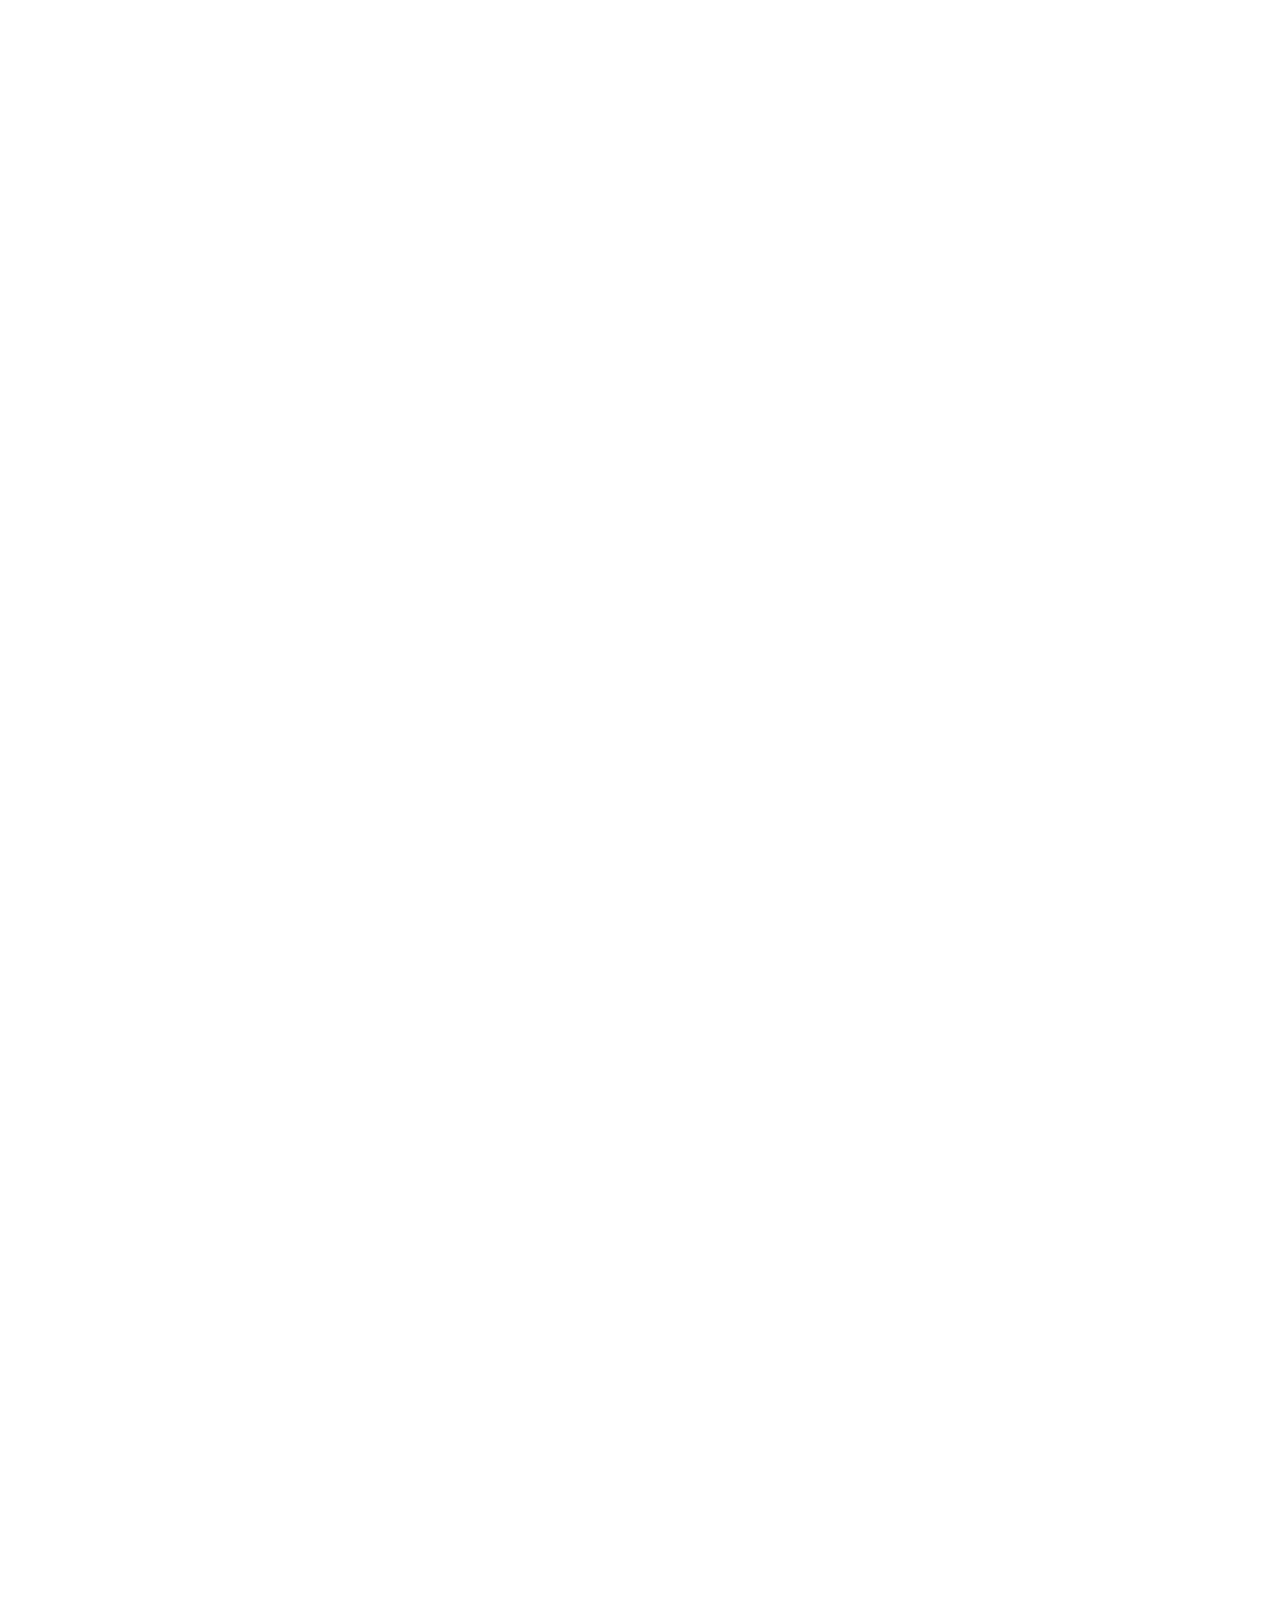
==== index.html @ f168fe39 "Latest updates" ====
<!DOCTYPE html>
<html lang="en">

<head>

    <!-- ========================= -->
    <!-- Basic SEO -->
    <!-- ========================= -->

    <meta charset="UTF-8">
    <meta http-equiv="X-UA-Compatible" content="IE=edge">

    <meta name="viewport"
          content="width=device-width, initial-scale=1.0">

    <title>
        Visual Vertex Technology Company | Innovate • Secure • Empower
    </title>

    <meta name="description"
          content="Visual Vertex Technology Company builds innovative software, cybersecurity solutions, cloud infrastructure, AI systems and digital transformation services for modern businesses.">

    <meta name="keywords"
          content="Visual Vertex Technology Company, Software Development, Cybersecurity, Artificial Intelligence, Cloud Solutions, Website Development">

    <meta name="author"
          content="Visual Vertex Technology Company">

    <!-- ========================= -->
    <!-- Favicon -->
    <!-- ========================= -->

    <link rel="icon"
          href="assets/favicon.png">

    <!-- ========================= -->
    <!-- Google Fonts -->
    <!-- ========================= -->

    <link rel="preconnect"
          href="https://fonts.googleapis.com">

    <link rel="preconnect"
          href="https://fonts.gstatic.com"
          crossorigin>

    <link href="https://fonts.googleapis.com/css2?family=Montserrat:wght@300;400;500;600;700;800;900&display=swap"
          rel="stylesheet">

    <!-- ========================= -->
    <!-- Font Awesome -->
    <!-- ========================= -->

    <link rel="stylesheet"
          href="https://cdnjs.cloudflare.com/ajax/libs/font-awesome/6.7.2/css/all.min.css">

    <!-- ========================= -->
    <!-- CSS -->
    <!-- ========================= -->

    <link rel="stylesheet"
          href="css/style.css">

    <link rel="stylesheet"
          href="css/animations.css">

    <link rel="stylesheet"
          href="css/responsive.css">

</head>

<body>
    <!-- ========================================= -->
<!-- PAGE LOADER -->
<!-- ========================================= -->

<div id="loader">
    <!-- Cursor Glow -->
<div class="cursor-glow"></div>

    <div class="loader-content">

        <img src="visual logo.png"
             alt="Visual Vertex Logo"
             class="loader-logo">

        <h2>Visual Vertex</h2>

        <p>Building Technology That Shapes The Future</p>

        <div class="loader-line">

            <span></span>

        </div>

    </div>

</div>

    <!-- ========================= -->
    <!-- Scroll Progress -->
    <!-- ========================= -->

    <div id="scroll-progress"></div>
    

    <!-- ========================= -->
    <!-- Navigation -->
    <!-- ========================= -->

    <header id="header">

        <div class="container">

            <nav>

                <!-- Logo -->

                <a href="#" class="logo">

                    <img src="visual logo.png"
                         alt="Visual Vertex">

                </a>

                <!-- Navigation -->

                <ul class="nav-links" id="mobile-nav">

                    <li><a href="#hero">Home</a></li>

                    <li><a href="#about">About</a></li>

                    <li><a href="#services">Services</a></li>

                    <li><a href="portfolio.html">Portfolio</a></li>

                    <li><a href="#blog">Insights</a></li>

                    <li><a href="#contact">Contact</a></li>

                </ul>

                <!-- CTA -->

                <a href="#contact"
                   class="btn-primary">

                    Get In Touch

                    <i class="fa-solid fa-arrow-right"></i>

                </a>

                <!-- Mobile -->

                <button class="menu-btn" type="button" aria-label="Toggle navigation" aria-expanded="false" aria-controls="mobile-nav">

                    <span></span>
                    <span></span>
                    <span></span>

                </button>

            </nav>

        </div>

    </header>

    <!-- ========================= -->
    <!-- HERO SECTION -->
    <!-- ========================= -->

    <section id="hero"><canvas id="particles"></canvas>

        <!-- Animated Grid -->
<div class="hero-bg-grid"></div>
<!-- Glow Effect -->
<div class="hero-glow"></div>

        <div class="container hero-grid">

            <!-- LEFT -->

            <div class="hero-content">

                <span class="small-title">

                    WE BUILD TECHNOLOGY THAT

                </span>

                <h1>

                    Innovate.<br>

                    <span>Secure.</span><br>

                    Empower.

                </h1>

                <p>

                    Visual Vertex Technology Company delivers innovative,
                    secure and scalable digital solutions that help
                    businesses grow, operate smarter and stay ahead
                    in a digital-first world.

                </p>

                <div class="hero-buttons">

                    <a href="#services"
                       class="btn-primary">

                        Explore Our Services

                    </a>

                    <a href="#about"
                       class="btn-secondary">

                        About Us

                    </a>

                </div>

            </div>

            <!-- RIGHT -->

            <div class="hero-image">

                <img src="hero.png"
                     alt="Visual Vertex Hero">

            </div>

        </div>

    </section>

    <!-- ========================= -->
    <!-- Statistics -->
    <!-- ========================= -->

    <section id="stats">

        <div class="container">

            <div class="stats-grid">

                <div class="stat-card">

                    <i class="fa-solid fa-users"></i>

                    <h2 data-target="50">5</h2>

                    <p>Projects Delivered</p>

                </div>

                <div class="stat-card">

                    <i class="fa-solid fa-shield-halved"></i>

                    <h2 data-target="99.9">100%</h2>

                    <p>Client Satisfaction</p>

                </div>

                <div class="stat-card">

                    <i class="fa-solid fa-user-group"></i>

                    <h2 data-target="30">3</h2>

                    <p>Expert Team Members</p>

                </div>

                <div class="stat-card">

                    <i class="fa-solid fa-chart-line"></i>

                    <h2 data-target="5">2</h2>

                    <p>Industries Served</p>

                </div>

            </div>

        </div>

    </section>
        <!-- ========================================= -->
    <!-- ABOUT SECTION -->
    <!-- ========================================= -->

    <section id="about">

        <div class="container">

            <div class="about-grid">

                <!-- Left Side -->

                <div class="about-content">

                    <span class="section-tag">
                        WHO WE ARE
                    </span>

                    <h2>
                        Building the Future
                        <span>with Purpose</span>
                    </h2>

                    <p>

                        Visual Vertex Technology Company is a forward-thinking technology company committed to helping businesses innovate, secure their digital assets, and accelerate growth through world-class software solutions.

                    </p>

                    <p>

                        We combine creativity, engineering excellence, cybersecurity expertise, and emerging technologies to develop reliable digital products that create measurable business value.

                    </p>

                    <a href="#contact" class="btn-primary">

                        Learn More About Us

                        <i class="fa-solid fa-arrow-right"></i>

                    </a>

                </div>

                <!-- Right Side -->

                <div class="about-cards">

                    <div class="about-card">

                        <div class="card-icon">

                            <i class="fa-solid fa-lightbulb"></i>

                        </div>

                        <h3>Innovation</h3>

                        <p>

                            We transform ideas into powerful digital solutions that move businesses forward.

                        </p>

                    </div>

                    <div class="about-card">

                        <div class="card-icon">

                            <i class="fa-solid fa-shield-halved"></i>

                        </div>

                        <h3>Security</h3>

                        <p>

                            Security is integrated into every product we build, protecting businesses and customers.

                        </p>

                    </div>

                    <div class="about-card">

                        <div class="card-icon">

                            <i class="fa-solid fa-award"></i>

                        </div>

                        <h3>Excellence</h3>

                        <p>

                            Every project is delivered with precision, quality, and long-term reliability.

                        </p>

                    </div>

                </div>

            </div>

        </div>

    </section>



    <!-- ========================================= -->
    <!-- SERVICES -->
    <!-- ========================================= -->

    <section id="services">

        <div class="container">

            <div class="section-heading">

                <span class="section-tag">

                    OUR SERVICES

                </span>

                <h2>

                    Technology Solutions
                    <span>That Drive Results</span>

                </h2>

                <p>

                    We deliver innovative technology services designed to help organizations grow faster, improve efficiency, and stay ahead in a digital world.

                </p>

            </div>

            <div class="services-grid">

                <!-- Card 1 -->

                <div class="service-card">

                    <i class="fa-solid fa-code"></i>

                    <h3>

                        Software Development

                    </h3>

                    <p>

                        Custom software, enterprise systems, mobile apps and web applications tailored to your business.

                    </p>

                </div>

                <!-- Card 2 -->

                <div class="service-card">

                    <i class="fa-solid fa-shield-halved"></i>

                    <h3>

                        Cybersecurity

                    </h3>

                    <p>

                        Penetration testing, security auditing, risk management and cyber defense solutions.

                    </p>

                </div>

                <!-- Card 3 -->

                <div class="service-card">

                    <i class="fa-solid fa-cloud"></i>

                    <h3>

                        Cloud Solutions

                    </h3>

                    <p>

                        Cloud migration, deployment, infrastructure management and scalable cloud architecture.

                    </p>

                </div>

                <!-- Card 4 -->

                <div class="service-card">

                    <i class="fa-solid fa-brain"></i>

                    <h3>

                        Artificial Intelligence

                    </h3>

                    <p>

                        AI automation, intelligent assistants, machine learning and business optimization.

                    </p>

                </div>

                <!-- Card 5 -->

                <div class="service-card">

                    <i class="fa-solid fa-chart-simple"></i>

                    <h3>

                        Data Analytics

                    </h3>

                    <p>

                        Turn business data into actionable insights using dashboards, analytics and reporting.

                    </p>

                </div>

                <!-- Card 6 -->

                <div class="service-card">

                    <i class="fa-solid fa-headset"></i>

                    <h3>

                        IT Consulting

                    </h3>

                    <p>

                        Expert technology consulting, digital transformation planning and IT support services.

                    </p>

                </div>

            </div>

        </div>

    </section>
        <!-- ========================================= -->
    <!-- FEATURED SOLUTIONS -->
    <!-- ========================================= -->

    <section id="portfolio">

        <div class="container">

            <div class="section-heading">

                <span class="section-tag">
                    FEATURED SOLUTIONS
                </span>

                <h2>
                    Technology That
                    <span>Creates Impact</span>
                </h2>

                <p>
                    We build innovative digital solutions that empower businesses,
                    improve security, and accelerate digital transformation.
                </p>

            </div>

            <div class="portfolio-grid">

                <!-- Project 1 -->

                <div class="portfolio-card">

                    <img src="enterprise.jpg" alt="Enterprise Software">

                    <div class="portfolio-content">

                        <span>Software Engineering</span>

                        <h3>
                            Enterprise Management System
                        </h3>

                        <p>
                            Scalable enterprise software designed to automate operations
                            and improve productivity.
                        </p>

                    </div>

                </div>

                <!-- Project 2 -->

                <div class="portfolio-card">

                    <img src="cyber.jpg" alt="Cybersecurity">

                    <div class="portfolio-content">

                        <span>Cybersecurity</span>

                        <h3>
                            Security Monitoring Platform
                        </h3>

                        <p>
                            Advanced threat monitoring and vulnerability management
                            for modern organizations.
                        </p>

                    </div>

                </div>

                <!-- Project 3 -->

                <div class="portfolio-card">

                    <img src="Ai.jpg" alt="Artificial Intelligence">

                    <div class="portfolio-content">

                        <span>Artificial Intelligence</span>

                        <h3>
                            AI Business Assistant
                        </h3>

                        <p>
                            Intelligent automation platform that improves workflows
                            and customer experience.
                        </p>

                    </div>

                </div>

            </div>

            <div class="portfolio-more">

                <a href="portfolio.html" class="btn-primary">

                    View Full Portfolio

                    <i class="fa-solid fa-arrow-right"></i>

                </a>

            </div>

        </div>

    </section>



    <!-- ========================================= -->
    <!-- WHY CHOOSE US -->
    <!-- ========================================= -->

    <section id="why-us">

        <div class="container">

            <div class="why-grid">

                <div class="why-image">

                    <img src="do.jpg" alt="Visual Vertex Team">

                </div>

                <div class="why-content">

                    <span class="section-tag">
                        WHY CHOOSE US
                    </span>

                    <h2>
                        Trusted Technology
                        <span>Partner</span>
                    </h2>

                    <p>

                        We combine innovation, technical excellence, and business
                        strategy to deliver solutions that create measurable value.

                    </p>

                    <div class="why-list">

                        <div class="why-item">

                            <i class="fa-solid fa-circle-check"></i>

                            <div>

                                <h4>Innovative Solutions</h4>

                                <p>
                                    We develop modern digital products using the latest technologies.
                                </p>

                            </div>

                        </div>

                        <div class="why-item">

                            <i class="fa-solid fa-circle-check"></i>

                            <div>

                                <h4>Security First</h4>

                                <p>
                                    Every solution is built with security, reliability,
                                    and scalability in mind.
                                </p>

                            </div>

                        </div>

                        <div class="why-item">

                            <i class="fa-solid fa-circle-check"></i>

                            <div>

                                <h4>Business Focused</h4>

                                <p>
                                    Technology designed to solve real business problems
                                    and improve efficiency.
                                </p>

                            </div>

                        </div>

                    </div>

                </div>

            </div>

        </div>

    </section>
        <!-- ========================================= -->
    <!-- MISSION & VISION -->
    <!-- ========================================= -->

    <section id="mission-vision">

        <div class="container">

            <div class="section-heading">

                <span class="section-tag">
                    OUR FOUNDATION
                </span>

                <h2>
                    Mission &
                    <span>Vision</span>
                </h2>

                <p>
                    Our purpose is to build innovative technology solutions that empower businesses,
                    strengthen security, and accelerate digital transformation across Africa and beyond.
                </p>

            </div>

            <div class="mission-grid">

                <!-- Mission -->

                <div class="mission-card">

                    <div class="mission-icon">

                        <i class="fa-solid fa-bullseye"></i>

                    </div>

                    <h3>Our Mission</h3>

                    <p>

                        To design and deliver innovative, secure, and scalable technology
                        solutions that solve real-world business challenges while creating
                        lasting value for organizations and communities.

                    </p>

                </div>

                <!-- Vision -->

                <div class="mission-card">

                    <div class="mission-icon">

                        <i class="fa-solid fa-eye"></i>

                    </div>

                    <h3>Our Vision</h3>

                    <p>

                        To become one of Africa's leading technology companies, recognized
                        globally for innovation, excellence, cybersecurity, and digital
                        transformation.

                    </p>

                </div>

            </div>

        </div>

    </section>



    <!-- ========================================= -->
    <!-- CALL TO ACTION -->
    <!-- ========================================= -->

    <section id="cta">

        <div class="container">

            <div class="cta-box">

                <span>
                    READY TO BUILD SOMETHING AMAZING?
                </span>

                <h2>

                    Let's Transform Your Ideas Into
                    Powerful Digital Solutions.

                </h2>

                <p>

                    Whether you're a startup, enterprise, or organization,
                    Visual Vertex Technology Company is ready to help you
                    innovate, secure, and scale.

                </p>

                <div class="cta-buttons">

                    <a href="#contact" class="btn-primary">

                        Start Your Project

                        <i class="fa-solid fa-arrow-right"></i>

                    </a>

                    <a href="#services" class="btn-secondary">

                        Explore Services

                    </a>

                </div>

            </div>

        </div>

    </section>



    <!-- ========================================= -->
    <!-- CONTACT -->
    <!-- ========================================= -->

    <section id="contact">

        <div class="container">

            <div class="section-heading">

                <span class="section-tag">
                    CONTACT US
                </span>

                <h2>

                    Let's Start
                    <span>A Conversation</span>

                </h2>

                <p>

                    We'd love to hear about your project or answer your questions.
                    Reach out and let's build something exceptional together.

                </p>

            </div>

            <div class="contact-grid">

                <!-- Contact Information -->

                <div class="contact-info">

                    <div class="contact-item">

                        <i class="fa-solid fa-envelope"></i>

                        <div>

                            <h4>Email</h4>

                            <p>visualvertextechnologycompany@gmail.com</p>

                        </div>

                    </div>

                    <div class="contact-item">

                        <i class="fa-solid fa-location-dot"></i>

                        <div>

                            <h4>Location</h4>

                            <p>oyo state, ibadan, Nigeria</p>

                        </div>

                    </div>

                    <div class="contact-item">

                        <i class="fa-solid fa-clock"></i>

                        <div>

                            <h4>Working Hours</h4>

                            <p>Monday - Friday | 9:00 AM - 6:00 PM</p>

                        </div>

                    </div>

                </div>

                <!-- Contact Form -->

                <form class="contact-form">

                    <input
                        type="text"
                        placeholder="Your Name"
                        required
                    >

                    <input
                        type="email"
                        placeholder="Email Address"
                        required
                    >

                    <input
                        type="text"
                        placeholder="Subject"
                    >

                    <textarea
                        rows="6"
                        placeholder="Tell us about your project..."
                    ></textarea>

                    <button type="submit" class="btn-primary">

                        Send Message

                    </button>

                </form>

            </div>

        </div>

    </section>
        <!-- ========================================= -->
    <!-- FOOTER -->
    <!-- ========================================= -->

    <footer id="footer">

        <div class="container">

            <div class="footer-grid">

                <!-- Company Information -->

                <div class="footer-column">

                    <img src="visual logo.png"
                         alt="Visual Vertex Technology Company"
                         class="footer-logo">

                    <p>

                        Visual Vertex Technology Company delivers innovative,
                        secure, and scalable technology solutions that empower
                        businesses to grow, innovate, and succeed in the digital age.

                    </p>

                    <div class="social-links">

                        <a href="#"><i class="fab fa-facebook-f"></i></a>

                        <a href="#"><i class="fab fa-x-twitter"></i></a>

                        <a href="#"><i class="fab fa-linkedin-in"></i></a>

                        <a href="#"><i class="fab fa-instagram"></i></a>

                        <a href="#"><i class="fab fa-github"></i></a>

                    </div>

                </div>

                <!-- Quick Links -->

                <div class="footer-column">

                    <h3>Quick Links</h3>

                    <ul>

                        <li><a href="#hero">Home</a></li>

                        <li><a href="#about">About</a></li>

                        <li><a href="#services">Services</a></li>

                        <li><a href="portfolio.html">Solutions</a></li>

                        <li><a href="#contact">Contact</a></li>

                    </ul>

                </div>

                <!-- Services -->

                <div class="footer-column">

                    <h3>Services</h3>

                    <ul>

                        <li><a href="#">Software Development</a></li>

                        <li><a href="#">Cybersecurity</a></li>

                        <li><a href="#">Artificial Intelligence</a></li>

                        <li><a href="#">Cloud Solutions</a></li>

                        <li><a href="#">Data Analytics</a></li>

                    </ul>

                </div>

                <!-- Contact -->

                <div class="footer-column">

                    <h3>Contact</h3>

                    <ul class="footer-contact">

                        <li>

                            <i class="fas fa-envelope"></i>

                            visualvertextechnologycompany@gmail.com

                        </li>

                        <li>

                            <i class="fas fa-location-dot"></i>

                            oyo state, ibadan, Nigeria

                        </li>

                        <li>

                            <i class="fas fa-clock"></i>

                            Monday – Friday

                            <br>

                            9:00 AM – 6:00 PM

                        </li>

                    </ul>

                </div>

            </div>

            <hr>

            <div class="footer-bottom">

                <p>

                    © 2026 Visual Vertex Technology Company. All Rights Reserved.

                </p>

                <p>

                    Designed & Developed by
                    <strong>Visual Vertex Technology Company</strong>

                </p>

            </div>

        </div>

    </footer>

    <!-- ============================= -->
    <!-- Back To Top -->
    <!-- ============================= -->

    <button id="backToTop">

        <i class="fas fa-arrow-up"></i>

    </button>

    <!-- ============================= -->
    <!-- JavaScript -->
    <!-- ============================= -->

    <script src="js/script.js"></script>

</body>

</html>
---- css/style.css ----
/* =====================================================
   VISUAL VERTEX TECHNOLOGY COMPANY
   MAIN STYLESHEET — MOBILE-FIRST BASE
   Author: Visual Vertex
   ---------------------------------------------------
   This file defines the MOBILE layout (320px+) as the
   default/base experience. All tablet/desktop layout
   changes live in responsive.css as min-width
   enhancements, so there is a single source of truth
   per breakpoint and no conflicting selectors.
=====================================================*/

/*==========================
 GOOGLE FONT
===========================*/

@import url('https://fonts.googleapis.com/css2?family=Montserrat:wght@300;400;500;600;700;800;900&display=swap');

/*==========================
 ROOT VARIABLES
===========================*/

:root{

    --primary:#E11D2E;
    --dark:#111111;
    --dark2:#1A1A1A;
    --white:#FFFFFF;
    --gray:#6B7280;
    --light:#F8F9FA;

    --transition:.35s ease;

    --radius:12px;

    --shadow:0 15px 40px rgba(0,0,0,.18);

    --container:1280px;

    /* Fluid gutters / spacing */
    --gutter:clamp(20px,5vw,40px);
    --section-y:clamp(64px,10vw,120px);

    /* Fluid typography scale (mobile -> desktop) */
    --fs-hero:clamp(2.5rem,7vw + 1rem,4.75rem);
    --fs-h2:clamp(1.9rem,4vw + 1rem,3.25rem);
    --fs-h3:clamp(1.35rem,2vw + .9rem,1.75rem);
    --fs-lead:clamp(1rem,.6vw + .85rem,1.0625rem);
    --fs-small:clamp(.8rem,.3vw + .75rem,.875rem);

    /* Minimum comfortable touch target */
    --tap:48px;

}

/*==========================
 RESET
===========================*/

*,
*::before,
*::after{

    margin:0;
    padding:0;
    box-sizing:border-box;

}

html{

    scroll-behavior:smooth;
    -webkit-text-size-adjust:100%;
    text-size-adjust:100%;

}

body{

    font-family:'Montserrat',sans-serif;
    background:#fff;
    color:#111;
    overflow-x:hidden;
    line-height:1.7;
    width:100%;
    min-height:100vh;

    opacity:0;
    transition:opacity .7s ease;

}

body.loaded{

    opacity:1;

}

img,
svg,
video{

    max-width:100%;
    display:block;
    height:auto;

}

a{

    text-decoration:none;
    color:inherit;

}

ul{

    list-style:none;

}

button{

    font-family:inherit;

}

/* Every interactive control keeps a comfortable min tap size on touch devices */
a,
button,
input,
textarea,
select{

    min-height:var(--tap);
    touch-action:manipulation;

}

.container{

    width:100%;
    max-width:var(--container);
    margin-inline:auto;
    padding-inline:var(--gutter);

}

/*==========================
 SECTION SPACING (shared)
===========================*/

section{

    padding:var(--section-y) 0;
    overflow:hidden;

}

h1,h2,h3,h4{

    line-height:1.2;

}

/*==========================
 BUTTONS
===========================*/

.btn-primary,
.btn-secondary{

    width:100%;
    justify-content:center;
    text-align:center;
    font-size:clamp(15px,3.6vw,16px);

}

.btn-primary{

    display:inline-flex;
    align-items:center;
    justify-content:center;
    gap:10px;

    background:var(--primary);

    color:#fff;

    padding:15px 30px;

    border-radius:8px;

    font-weight:700;

    transition:.35s;

    overflow:hidden;
    position:relative;

}

.btn-primary:hover{

    transform:translateY(-4px);

    box-shadow:0 15px 35px rgba(225,29,46,.35);

}

.btn-secondary{

    display:inline-flex;

    align-items:center;

    justify-content:center;

    padding:15px 30px;

    border:2px solid white;

    color:white;

    border-radius:8px;

    transition:.35s;

}

.btn-secondary:hover{

    background:white;

    color:#111;

}

/* Ripple Effect */

.ripple{

    position:absolute;
    border-radius:50%;
    background:rgba(255,255,255,.4);
    transform:scale(0);
    animation:ripple .7s linear;
    pointer-events:none;

}

@keyframes ripple{

    to{

        transform:scale(4);
        opacity:0;

    }

}

/*==========================
 HEADER
===========================*/

header{

    position:fixed;

    width:100%;

    top:0;

    left:0;

    z-index:999;

    background:rgba(10,10,10,.92);

    backdrop-filter:blur(14px);

    border-bottom:1px solid rgba(255,255,255,.06);

    height:75px;
    transition:.35s ease;

}

.navbar-small{

    padding:0 !important;
    backdrop-filter:blur(18px);

}

nav{

    display:flex;

    align-items:center;

    justify-content:space-between;

    height:75px;

}

.nav-overlay{

    position:fixed;
    inset:0;
    background:rgba(0,0,0,.45);
    opacity:0;
    visibility:hidden;
    transition:.3s ease;
    z-index:999;

}

.nav-overlay.show{

    opacity:1;
    visibility:visible;

}

.logo img{

    height:42px;

    width:auto;

}

/* Mobile default: full-screen slide-in menu */

.nav-links{

    position:fixed;

    top:75px;
    left:0;
    transform:translateX(-100%);

    width:100%;
    height:calc(100vh - 75px);

    background:rgba(10,10,10,.98);
    backdrop-filter:blur(18px);

    display:flex;

    flex-direction:column;

    justify-content:center;

    align-items:center;

    gap:28px;

    transition:transform .45s ease, opacity .45s ease, visibility .45s ease;

    z-index:1000;

    overflow-y:auto;
    padding:40px 20px;

    opacity:0;
    visibility:hidden;
    pointer-events:none;

}

.nav-links.active{

    transform:translateX(0);
    opacity:1;
    visibility:visible;
    pointer-events:auto;

}

.nav-links li{

    width:100%;
    text-align:center;

}

.nav-links a{

    display:block;
    width:100%;
    padding:14px;

    color:white;

    font-size:20px;
    font-weight:700;
    letter-spacing:.5px;

    transition:.3s;

}

.nav-links a:hover,
.nav-links a.active{

    color:var(--primary);

}

/* Hide the desktop CTA button inside nav on mobile — shown via responsive.css on larger screens */
nav .btn-primary{

    display:none;

}

.menu-btn{

    display:flex;
    flex-direction:column;
    justify-content:center;
    align-items:center;
    gap:6px;

    width:var(--tap);
    height:var(--tap);

    cursor:pointer;
    z-index:1002;
    border:none;
    background:transparent;
    padding:0;
    appearance:none;
    -webkit-appearance:none;
    touch-action: manipulation;

}

.nav-links,
.nav-links a,
.nav-overlay{
    touch-action: manipulation;
}

.nav-overlay{
    pointer-events:none;
}

.nav-overlay.show{
    pointer-events:auto;
}

body.menu-open{
    overflow:hidden;
    touch-action:none;
}

.menu-btn:focus-visible,
.nav-links a:focus-visible{

    outline:2px solid var(--primary);
    outline-offset:4px;

}

.menu-btn span{

    display:block;

    width:26px;

    height:3px;

    border-radius:10px;

    background:white;

    transition:.35s ease;

}

.menu-btn.active span:nth-child(1){

    transform:translateY(9px) rotate(45deg);

}

.menu-btn.active span:nth-child(2){

    opacity:0;

}

.menu-btn.active span:nth-child(3){

    transform:translateY(-9px) rotate(-45deg);

}

body.menu-open{

    overflow:hidden;

}

/*==========================
 HERO
===========================*/

#hero{

    background:#0f0f0f;

    padding:130px 0 80px;

    min-height:100vh;

    display:flex;
    align-items:center;

    color:white;

    position:relative;

    overflow:hidden;

}

.hero-grid{

    display:flex;
    flex-direction:column;

    align-items:center;
    justify-content:center;
    text-align:center;

    gap:45px;

    position:relative;
    z-index:2;

}

.hero-bg-grid{

    position:absolute;
    top:0;
    left:0;
    width:100%;
    height:100%;

    background-image:
    linear-gradient(rgba(255,255,255,.04) 1px,transparent 1px),
    linear-gradient(90deg,rgba(255,255,255,.04) 1px,transparent 1px);

    background-size:35px 35px;

    animation:gridMove 18s linear infinite;

    pointer-events:none;

    z-index:0;

    opacity:.35;

}

@keyframes gridMove{

    0%{ background-position:0 0; }
    100%{ background-position:50px 50px; }

}

/* Ambient glow behind hero art (referenced by earlier builds; defined once here) */
.hero-glow{

    position:absolute;
    width:420px;
    height:420px;
    top:-100px;
    right:-120px;
    background:radial-gradient(circle,rgba(225,29,46,.35),transparent 70%);
    filter:blur(60px);
    border-radius:50%;
    opacity:.7;
    pointer-events:none;
    z-index:0;

}

.small-title{

    display:inline-block;

    color:#ddd;

    letter-spacing:2px;

    font-weight:600;

    font-size:13px;

    margin-bottom:16px;

}

.hero-content{

    width:100%;
    max-width:650px;

}

.hero-content h1{

    font-size:var(--fs-hero);

    line-height:1.05;

    margin:18px 0;

    font-weight:900;

}

.hero-content h1 span{

    color:var(--primary);

}

.hero-content p{

    color:#C9C9C9;

    max-width:600px;

    margin:0 auto 32px;

    font-size:var(--fs-lead);

}

.hero-buttons{

    display:flex;
    flex-direction:column;

    gap:16px;

    width:100%;

    margin-top:10px;

}

.hero-image{

    position:relative;
    perspective:1200px;

    display:flex;
    justify-content:center;
    align-items:center;

    width:100%;

}

.hero-image img{

    width:70%;
    max-width:300px;

    transform-style:preserve-3d;

    animation:logo3D 8s ease-in-out infinite;

    filter:
    drop-shadow(0 20px 50px rgba(225,29,46,.35));

}

@keyframes logo3D{

    0%,100%{ transform:rotateY(0deg) translateY(0); }
    50%{ transform:rotateY(12deg) translateY(-12px); }

}

/*==========================
 STATS
===========================*/

#stats{

    margin-top:-40px;

    position:relative;

    z-index:50;

    padding-bottom:0;

}

.stats-grid{

    background:transparent;

    border-radius:18px;

    box-shadow:none;

    display:grid;

    grid-template-columns:repeat(2,1fr);

    gap:16px;

    overflow:hidden;

}

.stat-card{

    background:#fff;

    border-radius:18px;

    box-shadow:0 12px 35px rgba(0,0,0,.08);

    padding:28px 16px;

    text-align:center;

    transition:.35s;

}

.stat-card:hover{

    background:#fafafa;

}

.stat-card i{

    font-size:26px;

    color:var(--primary);

    margin-bottom:12px;

}

.stat-card h2{

    font-size:clamp(1.9rem,5vw,2.625rem);

    font-weight:800;

}

.stat-card p{

    color:#666;

    font-size:var(--fs-small);

}

/*==========================
 BACK TO TOP
===========================*/

#backToTop{

    position:fixed;

    right:18px;

    bottom:18px;

    width:50px;

    height:50px;

    border:none;

    border-radius:50%;

    background:var(--primary);

    color:white;

    cursor:pointer;

    display:flex;

    justify-content:center;

    align-items:center;

    font-size:20px;

    box-shadow:0 10px 30px rgba(225,29,46,.35);

    z-index:999;

    transition:.35s ease;

    opacity:0;
    visibility:hidden;

}

#backToTop.show{

    opacity:1;
    visibility:visible;

}

#backToTop:hover{

    transform:translateY(-6px);

    background:#c41727;

}

/*==========================
 SCROLL BAR
===========================*/

::-webkit-scrollbar{

    width:10px;

}

::-webkit-scrollbar-thumb{

    background:var(--primary);

}

::-webkit-scrollbar-track{

    background:#181818;

}

/*==========================
 SCROLL PROGRESS
===========================*/

#scroll-progress{

    position:fixed;

    top:0;

    left:0;

    height:4px;

    width:0;

    background:var(--primary);

    z-index:99999;

    transition:width .2s linear;

}

/*==========================
 SHARED KEYFRAMES
===========================*/

@keyframes float{

    0%{ transform:translateY(0px); }
    50%{ transform:translateY(-15px); }
    100%{ transform:translateY(0px); }

}

@keyframes floatCard{

    0%{ transform:translateY(0); }
    50%{ transform:translateY(-8px); }
    100%{ transform:translateY(0); }

}

@keyframes ctaGlow{

    0%{ transform:translateY(0) scale(1); }
    50%{ transform:translateY(-25px) scale(1.15); }
    100%{ transform:translateY(0) scale(1); }

}

/*==================================================
ABOUT SECTION
==================================================*/

#about{

    background:#fff;

}

.about-grid{

    display:flex;
    flex-direction:column;

    gap:40px;
    align-items:center;

}

.about-content{

    text-align:center;

}

.section-tag{

    display:inline-block;
    background:rgba(225,29,46,.08);
    color:var(--primary);
    padding:10px 18px;
    border-radius:50px;
    font-size:var(--fs-small);
    font-weight:700;
    letter-spacing:1px;
    margin-bottom:18px;

}

.about-content h2{

    font-size:var(--fs-h2);
    line-height:1.2;
    margin-bottom:20px;
    color:var(--dark);

}

.about-content h2 span{

    color:var(--primary);

}

.about-content p{

    color:var(--gray);
    margin-bottom:20px;
    font-size:var(--fs-lead);

}

.about-content .btn-primary{

    margin-top:10px;

}

/*==========================
ABOUT CARDS
===========================*/

.about-cards{

    display:flex;
    flex-direction:column;

    gap:20px;
    width:100%;

}

.about-card{

    background:#fff;
    padding:30px;
    border-radius:20px;
    border:1px solid #ececec;
    transition:transform .35s ease,box-shadow .35s ease,border-color .35s ease;
    box-shadow:0 12px 35px rgba(0,0,0,.06);
    text-align:center;

}

.about-card:hover{

    transform:translateY(-10px);
    border-color:var(--primary);
    box-shadow:0 20px 45px rgba(225,29,46,.12);

}

.about-card:active{

    transform:scale(.98);

}

.card-icon{

    width:64px;
    height:64px;
    background:var(--primary);
    border-radius:16px;
    display:flex;
    align-items:center;
    justify-content:center;
    margin:0 auto 18px;

}

.card-icon i{

    color:#fff;
    font-size:26px;

}

.about-card:hover .card-icon{

    transform:rotate(-8deg) scale(1.08);
    transition:.35s;

}

.about-card h3{

    margin-bottom:12px;
    font-size:var(--fs-h3);
    color:var(--dark);

}

.about-card p{

    color:var(--gray);
    line-height:1.7;
    font-size:15px;

}

/*==================================================
SERVICES SECTION
==================================================*/

#services{

    background:#f8f9fb;

}

.section-heading{

    text-align:center;
    max-width:760px;
    margin:0 auto 45px;

}

.section-heading h2{

    font-size:var(--fs-h2);
    margin:16px 0;
    line-height:1.15;
    color:var(--dark);

}

.section-heading h2 span{

    color:var(--primary);

}

.section-heading p{

    color:var(--gray);
    font-size:var(--fs-lead);
    line-height:1.8;
    max-width:100%;

}

/*==========================
SERVICES GRID
===========================*/

.services-grid{

    display:grid;
    grid-template-columns:1fr;
    gap:22px;

}

.service-card{

    background:#fff;
    padding:32px 26px;
    border-radius:20px;
    transition:transform .4s ease,box-shadow .4s ease;
    border:1px solid #ececec;
    position:relative;
    overflow:hidden;

}

.service-card::before{

    content:"";
    position:absolute;
    left:0;
    top:0;
    width:5px;
    height:0%;
    background:var(--primary);
    transition:.4s ease;

}

.service-card:hover::before{

    height:100%;

}

.service-card:hover{

    transform:translateY(-10px);
    box-shadow:0 25px 55px rgba(0,0,0,.10);

}

.service-card i{

    width:68px;
    height:68px;
    border-radius:18px;
    background:rgba(225,29,46,.10);
    color:var(--primary);
    display:flex;
    justify-content:center;
    align-items:center;
    font-size:28px;
    margin-bottom:22px;

}

.service-card:hover i{

    background:var(--primary);
    color:#fff;
    transform:rotate(10deg) scale(1.1);
    transition:.35s;

}

.service-card h3{

    font-size:var(--fs-h3);
    margin-bottom:14px;
    color:var(--dark);

}

.service-card p{

    color:var(--gray);
    line-height:1.8;
    font-size:15px;

}

/*==================================================
FEATURED SOLUTIONS / PORTFOLIO
==================================================*/

#portfolio{

    background:#ffffff;

}

.portfolio-grid{

    display:flex;
    flex-direction:column;

    gap:26px;

}

.portfolio-card{

    position:relative;
    background:#fff;
    border-radius:20px;
    overflow:hidden;
    box-shadow:0 15px 40px rgba(0,0,0,.08);
    transition:transform .4s ease,box-shadow .4s ease;
    border:1px solid #ececec;

}

.portfolio-card:hover{

    transform:translateY(-12px);
    box-shadow:0 25px 60px rgba(0,0,0,.15);

}

.portfolio-card img{

    width:100%;
    height:220px;
    object-fit:cover;
    transition:.5s;

}

.portfolio-card:hover img{

    transform:scale(1.08);

}

.portfolio-card::after{

    content:"";
    position:absolute;
    inset:0;
    background:linear-gradient(to top,rgba(0,0,0,.12),transparent);
    opacity:0;
    transition:.35s;
    pointer-events:none;

}

.portfolio-card:hover::after{

    opacity:1;

}

.portfolio-content{

    padding:24px;
    position:relative;
    z-index:2;

}

.portfolio-content span{

    display:inline-block;
    color:var(--primary);
    font-size:var(--fs-small);
    font-weight:700;
    text-transform:uppercase;
    margin-bottom:14px;
    letter-spacing:1px;

}

.portfolio-content h3{

    font-size:clamp(1.4rem,4vw,1.75rem);
    color:var(--dark);
    margin-bottom:16px;

}

.portfolio-content p{

    color:var(--gray);
    line-height:1.8;
    font-size:15px;

}

/*==================================================
WHY CHOOSE US
==================================================*/

#why-us{

    background:#f8f9fb;

}

.why-grid{

    display:flex;
    flex-direction:column;

    gap:45px;
    align-items:center;

}

.why-image{

    width:100%;
    display:flex;
    justify-content:center;

}

.why-image img{

    width:100%;
    max-width:420px;
    border-radius:22px;
    box-shadow:0 25px 60px rgba(0,0,0,.15);

}

.why-content{

    text-align:center;

}

.why-content h2{

    font-size:var(--fs-h2);
    color:var(--dark);
    margin:18px 0;
    line-height:1.2;

}

.why-content h2 span{

    color:var(--primary);

}

.why-content>p{

    color:var(--gray);
    font-size:var(--fs-lead);
    line-height:1.8;
    margin-bottom:32px;

}

.why-list{

    display:flex;
    flex-direction:column;
    gap:20px;
    width:100%;

}

.why-item{

    display:flex;
    align-items:flex-start;
    gap:16px;
    background:#fff;
    padding:24px;
    border-radius:20px;
    transition:transform .35s ease,box-shadow .35s ease;
    box-shadow:0 10px 30px rgba(0,0,0,.05);
    text-align:left;

}

.why-item:hover{

    transform:translateY(-8px);
    box-shadow:0 18px 45px rgba(225,29,46,.12);

}

.why-item i{

    width:52px;
    height:52px;
    flex-shrink:0;
    display:flex;
    align-items:center;
    justify-content:center;
    border-radius:14px;
    background:rgba(225,29,46,.10);
    color:var(--primary);
    font-size:22px;
    transition:.35s ease;

}

.why-item:hover i{

    background:var(--primary);
    color:#fff;
    transform:rotate(12deg) scale(1.08);

}

.why-item h4{

    font-size:1.1rem;
    color:var(--dark);
    margin-bottom:6px;

}

.why-item p{

    color:var(--gray);
    line-height:1.7;
    font-size:15px;

}

/*==================================================
MISSION & VISION
==================================================*/

#mission-vision{

    background:#ffffff;
    position:relative;

}

.mission-grid{

    display:flex;
    flex-direction:column;

    gap:22px;
    margin-top:45px;

}

.mission-card{

    background:#fff;
    border:1px solid #ececec;
    border-radius:20px;
    padding:36px 26px;
    text-align:center;
    transition:transform .4s ease,box-shadow .4s ease,border-color .4s ease;
    box-shadow:0 15px 40px rgba(0,0,0,.08);

}

.mission-card:hover{

    transform:translateY(-10px);
    border-color:var(--primary);
    box-shadow:0 25px 60px rgba(225,29,46,.15);

}

.mission-icon{

    width:80px;
    height:80px;
    margin:0 auto 20px;
    border-radius:50%;
    background:rgba(225,29,46,.10);
    display:flex;
    justify-content:center;
    align-items:center;

}

.mission-icon i{

    font-size:32px;
    color:var(--primary);

}

.mission-card:hover .mission-icon{

    transform:rotate(12deg) scale(1.08);
    transition:.35s;

}

.mission-card h3{

    font-size:clamp(1.5rem,4vw,1.875rem);
    color:var(--dark);
    margin-bottom:16px;

}

.mission-card p{

    color:var(--gray);
    line-height:1.8;
    font-size:15px;

}

/*==================================================
CALL TO ACTION
==================================================*/

#cta{

    background:#111;

}

.cta-box{

    background:linear-gradient(135deg,#111,#1b1b1b);
    color:#fff;
    border-radius:24px;
    padding:45px 26px;
    text-align:center;
    position:relative;
    overflow:hidden;

}

.cta-box::before{

    content:"";
    position:absolute;
    width:280px;
    height:280px;
    background:radial-gradient(circle,rgba(225,29,46,.25),transparent 70%);
    border-radius:50%;
    top:-120px;
    right:-120px;
    filter:blur(50px);
    animation:ctaGlow 8s ease-in-out infinite;
    pointer-events:none;

}

.cta-box span{

    display:inline-block;
    color:var(--primary);
    font-weight:700;
    letter-spacing:2px;
    font-size:var(--fs-small);
    margin-bottom:16px;

}

.cta-box h2{

    font-size:clamp(1.9rem,6vw,3.5rem);
    line-height:1.2;
    margin:0 auto 20px;
    max-width:850px;

}

.cta-box p{

    max-width:700px;
    margin:0 auto;
    color:#ddd;
    line-height:1.8;
    font-size:var(--fs-lead);

}

.cta-buttons{

    margin-top:32px;
    display:flex;
    flex-direction:column;

    justify-content:center;
    gap:16px;

}

/*==================================================
CONTACT
==================================================*/

#contact{

    background:#f8f9fb;

}

.contact-grid{

    display:flex;
    flex-direction:column;

    gap:36px;
    margin-top:45px;

}

.contact-info{

    display:flex;
    flex-direction:column;
    gap:20px;

}

.contact-item{

    display:flex;
    gap:16px;
    align-items:flex-start;
    background:#fff;
    padding:24px;
    border-radius:20px;
    box-shadow:0 10px 30px rgba(0,0,0,.06);
    transition:.35s;

}

.contact-item:hover{

    transform:translateY(-8px);

}

.contact-item i{

    width:52px;
    height:52px;
    flex-shrink:0;
    background:rgba(225,29,46,.10);
    color:var(--primary);
    display:flex;
    justify-content:center;
    align-items:center;
    border-radius:14px;
    font-size:22px;

}

.contact-item:hover i{

    background:var(--primary);
    color:#fff;

}

.contact-item h4{

    margin-bottom:6px;
    font-size:1.15rem;
    color:var(--dark);

}

.contact-item p{

    color:var(--gray);
    font-size:15px;

}

.contact-form{

    background:#fff;
    padding:30px 22px;
    border-radius:22px;
    box-shadow:0 20px 50px rgba(0,0,0,.08);
    transition:transform .35s ease,box-shadow .35s ease;

}

.contact-form:hover{

    transform:translateY(-6px);
    box-shadow:0 30px 70px rgba(0,0,0,.12);

}

.contact-form input,
.contact-form textarea{

    width:100%;
    /* 16px prevents iOS Safari from auto-zooming on focus */
    font-size:16px;
    padding:16px;
    margin-bottom:18px;
    border:1px solid #ddd;
    border-radius:12px;
    outline:none;
    transition:.3s;
    font-family:inherit;

}

.contact-form input:focus,
.contact-form textarea:focus{

    border-color:var(--primary);
    box-shadow:0 0 0 4px rgba(225,29,46,.08);
    transform:translateY(-2px);

}

.contact-form textarea{

    resize:vertical;
    min-height:160px;

}

.contact-form button{

    width:100%;
    border:none;
    cursor:pointer;

}

/*==================================================
FOOTER
==================================================*/

#footer{

    background:#111111;
    color:#ffffff;
    padding:60px 0 24px;
    text-align:center;

}

.footer-grid{

    display:grid;
    grid-template-columns:1fr;
    gap:40px;
    margin-bottom:45px;
    width:100%;
    /* FIX: grid items default to min-width:auto, which sizes them to their
       content's intrinsic (unbroken) width instead of the grid track width.
       min-width:0 lets each column actually shrink to fit the viewport. */
    min-width:0;

}

.footer-column{

    display:flex;
    flex-direction:column;
    align-items:center;
    width:100%;
    max-width:100%;
    /* FIX: same min-width:auto default applies to flex items — without this,
       the column (and its paragraph) refuses to shrink below its content's
       natural width, forcing the footer wider than the screen. */
    min-width:0;

}

.footer-logo{

    width:150px;
    max-width:100%;
    margin:0 auto 20px;

}

.footer-column p{

    color:#bdbdbd;
    line-height:1.9;
    margin-bottom:24px;
    /* FIX: was a fixed max-width:480px with nothing forcing it to respect a
       narrower parent on small phones. Now it's always relative to its
       actual container, so it can never be wider than the viewport. */
    width:100%;
    max-width:min(480px,100%);
    font-size:15px;
    /* FIX: this is the actual overflow trigger — any long, unbreakable word
       or string in the description (e.g. a URL or run-together phrase) had
       no way to break, so it pushed the layout past the viewport edge.
       These three properties (with fallbacks for older browsers) make sure
       long words wrap onto the next line instead of overflowing. */
    overflow-wrap:break-word;
    word-wrap:break-word;
    word-break:break-word;
    hyphens:auto;

}

/*==========================
FOOTER TITLES
===========================*/

.footer-column h3{

    font-size:1.3rem;
    margin-bottom:22px;
    color:#ffffff;
    position:relative;

}

.footer-column h3::after{

    content:"";
    position:absolute;
    left:50%;
    transform:translateX(-50%);
    bottom:-10px;
    width:45px;
    height:3px;
    background:var(--primary);

}

/*==========================
FOOTER LINKS
===========================*/

.footer-column ul{

    display:flex;
    flex-direction:column;
    align-items:center;
    list-style:none;
    padding:0;
    width:100%;

}

.footer-column ul li{

    margin-bottom:14px;

}

.footer-column ul li a{

    color:#bdbdbd;
    font-size:15px;
    transition:.35s ease;

}

.footer-column ul li a:hover{

    color:var(--primary);
    padding-left:6px;

}

/*==========================
CONTACT INFO
===========================*/

.footer-contact{

    display:flex;
    flex-direction:column;
    gap:16px;
    align-items:center;

}

.footer-contact li{

    display:flex;
    gap:12px;
    align-items:flex-start;
    justify-content:center;
    text-align:center;
    color:#bdbdbd;
    line-height:1.8;
    font-size:15px;

}

.footer-contact i{

    color:var(--primary);
    font-size:18px;
    margin-top:4px;

}

/*==========================
SOCIAL LINKS
===========================*/

.social-links{

    display:flex;
    justify-content:center;
    flex-wrap:wrap;
    gap:14px;

}

.social-links a{

    width:48px;
    height:48px;
    min-height:48px;
    border-radius:50%;
    background:#1d1d1d;
    display:flex;
    justify-content:center;
    align-items:center;
    color:#ffffff;
    font-size:18px;
    transition:.35s ease;

}

.social-links a:hover{

    background:var(--primary);
    transform:translateY(-6px) scale(1.05);

}

/*==========================
DIVIDER
===========================*/

#footer hr{

    border:none;
    height:1px;
    background:rgba(255,255,255,.08);
    margin-bottom:24px;

}

/*==========================
BOTTOM FOOTER
===========================*/

.footer-bottom{

    display:flex;
    flex-direction:column;
    justify-content:center;
    align-items:center;
    gap:10px;
    text-align:center;

}

.footer-bottom p{

    color:#bdbdbd;
    font-size:14px;

}

.footer-bottom strong{

    color:var(--primary);

}

/*==================================================
FINAL MOBILE / TOUCH POLISH (applies at every size,
kept out of media queries since it's not layout-specific)
==================================================*/

*{

    -webkit-tap-highlight-color:transparent;

}

html{

    scroll-padding-top:90px;

}

img{

    user-select:none;
    -webkit-user-drag:none;

}
---- css/animations.css ----
/* ==========================================
   Premium Page Loader
========================================== */

#loader{

position:fixed;
top:0;
left:0;
width:100%;
height:100vh;
background:#ffffff;
display:flex;
justify-content:center;
align-items:center;
z-index:999999;
transition:opacity .8s ease, visibility .8s ease;

}

#loader.hide{

opacity:0;
visibility:hidden;

}

.loader-content{

text-align:center;

}

.loader-logo{

width:90px;
margin-bottom:25px;
animation:logoFloat 2s ease-in-out infinite;

}

.loader-content h2{

font-size:34px;
font-weight:800;
color:#111;
margin-bottom:8px;

}

.loader-content p{

color:#666;
margin-bottom:30px;

}

.loader-line{

width:220px;
height:4px;
background:#ececec;
overflow:hidden;
border-radius:50px;
margin:auto;

}

.loader-line span{

display:block;
width:40%;
height:100%;
background:#E11D2E;
animation:loading 1.3s infinite;

}

@keyframes loading{

0%{

transform:translateX(-100%);

}

100%{

transform:translateX(300%);

}

}

@keyframes logoFloat{

0%,100%{

transform:translateY(0);

}

50%{

transform:translateY(-10px);

}

}
/* ==========================================
   Hero Reveal Animation
========================================== */

.hero-content>*{

opacity:0;
transform:translateY(50px);

}

.hero-content .small-title{

animation:fadeUp .8s ease forwards;
animation-delay:.3s;

}

.hero-content h1{

animation:fadeUp .8s ease forwards;
animation-delay:.6s;

}

.hero-content p{

animation:fadeUp .8s ease forwards;
animation-delay:.9s;

}

.hero-buttons{

opacity:0;
transform:translateY(40px);
animation:fadeUp .8s ease forwards;
animation-delay:1.2s;

}

.hero-image{

opacity:0;
transform:translateX(80px);

animation:heroImage 1.2s ease forwards;

animation-delay:1.1s;

}

@keyframes fadeUp{

from{

opacity:0;
transform:translateY(50px);

}

to{

opacity:1;
transform:translateY(0);

}

}

@keyframes heroImage{

from{

opacity:0;
transform:translateX(80px);

}

to{

opacity:1;
transform:translateX(0);

}

}


@keyframes floatHero{

0%{

transform:translateY(0);

}

50%{

transform:translateY(-18px);

}

100%{

transform:translateY(0);

}

}
/*==========================================
Animated Hero Grid
==========================================*/

#hero{

position:relative;
overflow:hidden;

}

.hero-bg-grid{

position:absolute;
top:0;
left:0;
width:100%;
height:100%;

background-image:
linear-gradient(rgba(255,255,255,.04) 1px, transparent 1px),
linear-gradient(90deg, rgba(255,255,255,.04) 1px, transparent 1px);

background-size:50px 50px;

animation:gridMove 18s linear infinite;

pointer-events:none;

z-index:0;

}

@keyframes gridMove{

from{

transform:translateY(0);

}

to{

transform:translateY(50px);

}

}
/*==========================================
Hero Glow
==========================================*/

.hero-glow{

position:absolute;

width:700px;
height:700px;

background:
radial-gradient(circle,
rgba(225,29,46,.18),
transparent 70%);

top:-200px;
right:-150px;

filter:blur(80px);

animation:glowFloat 8s ease-in-out infinite;

pointer-events:none;

}

@keyframes glowFloat{

0%{
transform:translateY(0) scale(1);
}

50%{
transform:translateY(-30px) scale(1.08);
}

100%{
transform:translateY(0) scale(1);
}

}
/*==========================================
Cursor Glow
==========================================*/

.cursor-glow{

position:fixed;
width:300px;
height:300px;

background:radial-gradient(
circle,
rgba(225,29,46,.15),
transparent 70%
);

border-radius:50%;

pointer-events:none;

transform:translate(-50%,-50%);

z-index:0;

filter:blur(40px);

transition:
left .08s linear,
top .08s linear;

}
/*==========================================
Particles Canvas
==========================================*/

#particles{

position:absolute;

top:0;
left:0;

width:100%;
height:100%;

z-index:1;

pointer-events:none;

}
@keyframes logo3D{

0%{
transform:
rotateY(-12deg)
rotateX(4deg)
translateY(0px);
}

25%{
transform:
rotateY(8deg)
rotateX(-2deg)
translateY(-10px);
}

50%{
transform:
rotateY(18deg)
rotateX(5deg)
translateY(-18px);
}

75%{
transform:
rotateY(-8deg)
rotateX(-3deg)
translateY(-8px);
}

100%{
transform:
rotateY(-12deg)
rotateX(4deg)
translateY(0px);
}

}
/*==========================================
Premium Navbar
==========================================*/

header{

transition:
background .4s ease,
backdrop-filter .4s ease,
box-shadow .4s ease,
padding .4s ease;

}

header.scrolled{

background:rgba(10,10,10,.72);

backdrop-filter:blur(24px);

box-shadow:
0 12px 40px rgba(0,0,0,.25);

}
/*==========================================
Card Glow
==========================================*/

.service-card,
.about-card,
.portfolio-card{

position:relative;
overflow:hidden;

}

.service-card::before,
.about-card::before,
.portfolio-card::before{

content:"";

position:absolute;

width:300px;
height:300px;

background:
radial-gradient(circle,
rgba(225,29,46,.18),
transparent 70%);

left:var(--x);
top:var(--y);

transform:translate(-50%,-50%);

opacity:0;

transition:.35s;

pointer-events:none;

}

.service-card:hover::before,
.about-card:hover::before,
.portfolio-card:hover::before{

opacity:1;

}

/* =====================================================================
   VISUAL VERTEX — "MAD MODE" PREMIUM ANIMATION LAYER
   -----------------------------------------------------------------
   HOW TO USE:
   This file is 100% ADDITIVE. It does not modify, override the
   structure of, or remove a single line from style.css, responsive.css
   or animations.css. Link it AFTER those three files, last, in <head>:

     <link rel="stylesheet" href="style.css">
     <link rel="stylesheet" href="responsive.css">
     <link rel="stylesheet" href="animations.css">
     <link rel="stylesheet" href="mad-animations.css">   <-- add this

   Everything below targets classes/IDs that already exist in your
   markup (header, .logo, .hero-content, .btn-primary, .service-card,
   .about-card, .portfolio-card, .mission-card, .why-item,
   .contact-item, .stat-card, #scroll-progress, .social-links a,
   .nav-links a, #footer, #hero, .hero-image img). No HTML changes
   required — every effect is pseudo-element / CSS-variable driven.

   All motion respects prefers-reduced-motion (see final section) and
   everything is transform/opacity/filter based, so it stays GPU
   accelerated and 60fps-safe on mobile.
===================================================================== */


/* =====================================================================
   0. MAD-MODE TOKENS
   Extra custom properties, namespaced so they never collide with your
   existing --primary / --dark / --gray tokens.
===================================================================== */

:root{

    --mad-primary-rgb:225,29,46;
    --mad-glow:rgba(var(--mad-primary-rgb),.55);
    --mad-holo-1:#E11D2E;
    --mad-holo-2:#7A1CFF;
    --mad-holo-3:#12D6DF;
    --mad-holo-4:#FFC93C;

}

/* Animatable custom properties (Chrome/Edge/Safari 16.4+; other
   browsers simply skip the smooth interpolation and keep the static
   fallback value — nothing breaks). */
@property --mad-angle{
    syntax:'<angle>';
    inherits:false;
    initial-value:0deg;
}

@property --mad-mx{
    syntax:'<percentage>';
    inherits:true;
    initial-value:20%;
}

@property --mad-my{
    syntax:'<percentage>';
    inherits:true;
    initial-value:20%;
}

@property --mad-hue{
    syntax:'<angle>';
    inherits:false;
    initial-value:0deg;
}


/* =====================================================================
   1. THE LIVING PAGE — ambient full-site aurora mesh
   A slow, breathing gradient mesh fixed behind the entire site. This
   is the thing that makes a site feel "alive" before a visitor even
   scrolls — Stripe / Linear use a version of this. Pure CSS, one
   element, ultra cheap (fixed + blurred, painted once by the GPU).
===================================================================== */

body::before{

    content:"";
    position:fixed;
    inset:0;
    z-index:-1;
    pointer-events:none;

    background:
        radial-gradient(circle at 15% 20%, rgba(225,29,46,.10), transparent 45%),
        radial-gradient(circle at 85% 15%, rgba(122,28,255,.08), transparent 40%),
        radial-gradient(circle at 50% 90%, rgba(18,214,223,.07), transparent 45%);

    background-repeat:no-repeat;
    filter:blur(60px);
    animation:madAuroraDrift 26s ease-in-out infinite;
    will-change:background-position,transform;

}

@keyframes madAuroraDrift{

    0%,100%{ background-position:0% 0%,0% 0%,0% 0%; transform:scale(1); }
    33%{ background-position:10% -5%,-8% 6%,4% -6%; transform:scale(1.05); }
    66%{ background-position:-6% 8%,6% -4%,-4% 5%; transform:scale(1.02); }

}


/* =====================================================================
   2. AUTONOMOUS SCANNING SPOTLIGHT — #hero
   A soft light that roams the hero on its own timeline (no JS/mouse
   required), as if the interface is "looking around." Layered on top
   of your existing .hero-bg-grid / .hero-glow without touching them.
===================================================================== */

#hero{

    --mad-mx:20%;
    --mad-my:20%;

}

#hero::after{

    content:"";
    position:absolute;
    inset:0;
    z-index:1;
    pointer-events:none;

    background:radial-gradient(
        circle 420px at var(--mad-mx) var(--mad-my),
        rgba(225,29,46,.16),
        transparent 70%
    );

    mix-blend-mode:screen;
    animation:madScan 14s ease-in-out infinite;

}

@keyframes madScan{

    0%{   --mad-mx:15%; --mad-my:25%; }
    20%{  --mad-mx:80%; --mad-my:15%; }
    45%{  --mad-mx:70%; --mad-my:75%; }
    70%{  --mad-mx:25%; --mad-my:80%; }
    100%{ --mad-mx:15%; --mad-my:25%; }

}


/* =====================================================================
   3. KINETIC CHROMATIC-ABERRATION HERO HEADLINE
   The hero <h1> gets a subtle RGB-split "lens glitch" pulse layered
   on top of its existing fadeUp entrance — reads as a premium digital
   distortion, not a broken-video glitch. Fires once on load, then
   rests (no distracting infinite jitter on body copy).
===================================================================== */

.hero-content h1{

    position:relative;
    animation:
        fadeUp .8s ease forwards,
        madChroma 1.4s ease-out .9s 1;
    animation-delay:.6s, 1.5s;

}

@keyframes madChroma{

    0%{
        text-shadow:
            0 0 0 rgba(225,29,46,0),
            0 0 0 rgba(18,214,223,0);
    }
    12%{
        text-shadow:
            -3px 0 0 rgba(225,29,46,.75),
             3px 0 0 rgba(18,214,223,.65);
    }
    24%{
        text-shadow:
             2px 0 0 rgba(225,29,46,.6),
            -2px 0 0 rgba(18,214,223,.5);
    }
    40%{
        text-shadow:
            -1px 0 0 rgba(225,29,46,.35),
             1px 0 0 rgba(18,214,223,.3);
    }
    100%{
        text-shadow:
            0 0 0 rgba(225,29,46,0),
            0 0 0 rgba(18,214,223,0);
    }

}

/* Living gradient sweep on the accent <span> inside the headline —
   the red highlight word slowly cycles through a holographic ribbon
   of colour instead of sitting flat. */
.hero-content h1 span{

    background:linear-gradient(
        100deg,
        var(--mad-holo-1) 0%,
        var(--mad-holo-4) 25%,
        var(--mad-holo-1) 50%,
        var(--mad-holo-2) 75%,
        var(--mad-holo-1) 100%
    );
    background-size:300% auto;
    -webkit-background-clip:text;
    background-clip:text;
    -webkit-text-fill-color:transparent;
    animation:madHoloText 6s linear infinite;

}

@keyframes madHoloText{

    0%{ background-position:0% 50%; }
    100%{ background-position:300% 50%; }

}


/* =====================================================================
   4. HOLOGRAPHIC ROTATING-BORDER CARDS
   Every card family (service / about / portfolio / mission) gets a
   thin conic-gradient ring that continuously rotates behind the card
   and is masked so only a 1.5px edge shows through — an iridescent
   "circuit trace" border, dormant until hover, then it accelerates.
===================================================================== */

.service-card,
.about-card,
.portfolio-card,
.mission-card{

    --mad-angle:0deg;

}

.service-card::marker,
.about-card::marker{
    /* no-op, keeps selector list from being invalidated on browsers
       without ::marker on div — safe reset */
    content:none;

}

.service-card,
.about-card,
.portfolio-card,
.mission-card{

    isolation:isolate;

}

.service-card,
.about-card,
.portfolio-card,
.mission-card
    /* container needs relative (already true) + a holo pseudo-layer */


.service-card::before,
.about-card::before,
.portfolio-card::before,
.mission-card::before{
    /* NOTE: .service-card::before and .about-card::before / .portfolio-card::before
       are already used by animations.css for the cursor glow (--x/--y).
       We do NOT redeclare them here to avoid clobbering that effect —
       instead the holographic ring lives on a NEW pseudo-layer, ::marker
       is unsupported for this so we use a dedicated wrapper technique
       via background instead of an extra pseudo-element: an animated
       conic-gradient border-image on the element itself. */
    content:none;

}

.service-card,
.about-card,
.portfolio-card,
.mission-card{

    border-image:none;
    background-image:
        linear-gradient(#fff,#fff),
        conic-gradient(
            from var(--mad-angle),
            var(--mad-holo-1),
            var(--mad-holo-2),
            var(--mad-holo-3),
            var(--mad-holo-4),
            var(--mad-holo-1)
        );
    background-origin:border-box;
    background-clip:padding-box, border-box;
    border:1.5px solid transparent;
    transition:border-color .35s ease;
    animation:madSpinBorder 6s linear infinite paused;

}

.service-card:hover,
.about-card:hover,
.portfolio-card:hover,
.mission-card:hover{

    animation-play-state:running;

}

@keyframes madSpinBorder{

    to{ --mad-angle:360deg; }

}


/* =====================================================================
   5. LIQUID MERCURY BUTTONS
   A blob of colour that fills the button from the exact side the
   cursor enters (top/bottom/left/right) using a radial-gradient
   "drop" that expands like liquid metal, then a diagonal shimmer
   sweeps across on top. Layered on top of your existing ripple/hover.
===================================================================== */

.btn-primary,
.btn-secondary{

    position:relative;
    isolation:isolate;

}

.btn-primary::after,
.btn-secondary::after{

    content:"";
    position:absolute;
    inset:0;
    border-radius:inherit;
    z-index:-1;
    pointer-events:none;

    background:radial-gradient(
        circle at 50% 120%,
        rgba(255,255,255,.55),
        transparent 60%
    );
    opacity:0;
    transform:scale(.4);
    transition:opacity .5s ease, transform .6s cubic-bezier(.22,1,.36,1);

}

.btn-primary:hover::after,
.btn-secondary:hover::after{

    opacity:1;
    transform:scale(1.6);

}

/* Diagonal shimmer sweep, independent of the mercury fill */
.btn-primary::before{

    content:"";
    position:absolute;
    top:0;
    left:-60%;
    width:40%;
    height:100%;
    background:linear-gradient(115deg,transparent,rgba(255,255,255,.55),transparent);
    transform:skewX(-20deg);
    transition:left .7s ease;
    pointer-events:none;
    z-index:1;

}

.btn-primary:hover::before{

    left:130%;

}

/* Subtle idle "breathing" glow so primary CTAs never look fully at
   rest — reads as premium ambient energy rather than a static button. */
.btn-primary{

    animation:madBtnBreathe 3.4s ease-in-out infinite;

}

@keyframes madBtnBreathe{

    0%,100%{ box-shadow:0 15px 35px rgba(225,29,46,.0); }
    50%{ box-shadow:0 15px 35px rgba(225,29,46,.28); }

}


/* =====================================================================
   6. 3D DEPTH-PARALLAX ICONS
   On hover, the icon inside service/mission/why/contact cards lifts
   out of the card on the Z-axis and casts a coloured light onto the
   card behind it — a lightweight "layered glass" depth effect using
   only perspective + translateZ, no WebGL.
===================================================================== */

.service-card,
.mission-card,
.why-item,
.contact-item{

    perspective:900px;

}

.service-card i,
.mission-icon,
.why-item i,
.contact-item i{

    transform-style:preserve-3d;
    transition:transform .5s cubic-bezier(.22,1,.36,1), box-shadow .5s ease;

}

.service-card:hover i,
.mission-card:hover .mission-icon,
.why-item:hover i,
.contact-item:hover i{

    transform:translateZ(38px) scale(1.06);
    box-shadow:0 22px 40px -10px rgba(225,29,46,.55);

}


/* =====================================================================
   7. GLITCH-SLICE PORTFOLIO REVEAL
   On hover, the portfolio image splits into three horizontal slices
   that separate with a chromatic RGB offset for two frames, then
   snap back — a deliberate, controlled "digital glitch," on-brand for
   a technology company, not a jump-scare.
===================================================================== */

.portfolio-card{

    isolation:isolate;

}

.portfolio-card .portfolio-img,
.portfolio-card img{

    position:relative;

}

.portfolio-card:hover img{

    animation:madGlitchSlice .5s steps(2,end) 1;

}

@keyframes madGlitchSlice{

    0%{
        clip-path:inset(0 0 0 0);
        filter:none;
        transform:scale(1.08) translate(0,0);
    }
    20%{
        clip-path:inset(0 0 60% 0);
        transform:scale(1.08) translate(-6px,0);
        filter:saturate(1.6) drop-shadow(3px 0 0 rgba(225,29,46,.6)) drop-shadow(-3px 0 0 rgba(18,214,223,.6));
    }
    40%{
        clip-path:inset(30% 0 30% 0);
        transform:scale(1.08) translate(5px,0);
        filter:saturate(1.6) drop-shadow(-3px 0 0 rgba(225,29,46,.6)) drop-shadow(3px 0 0 rgba(18,214,223,.6));
    }
    60%{
        clip-path:inset(60% 0 0 0);
        transform:scale(1.08) translate(-3px,0);
        filter:saturate(1.4);
    }
    100%{
        clip-path:inset(0 0 0 0);
        transform:scale(1.08) translate(0,0);
        filter:none;
    }

}


/* =====================================================================
   8. MERCURY SCROLL PROGRESS BAR
   Upgrades #scroll-progress from a flat red line into a liquid-metal
   gradient bar with a glowing "head" that leads the fill — feels like
   molten metal being poured across the top of the viewport as you
   scroll. Purely visual — your existing JS that sets the width still
   works untouched.
===================================================================== */

#scroll-progress{

    background:linear-gradient(
        90deg,
        var(--mad-holo-1),
        var(--mad-holo-4),
        var(--mad-holo-1)
    );
    background-size:200% 100%;
    animation:madMercuryFlow 3s linear infinite;
    box-shadow:0 0 12px 1px rgba(225,29,46,.7), 0 0 2px rgba(255,255,255,.8);

}

@keyframes madMercuryFlow{

    0%{ background-position:0% 0%; }
    100%{ background-position:200% 0%; }

}


/* =====================================================================
   9. MAGNETIC LIQUID NAV UNDERLINE
   Desktop nav links get an animated gradient underline that "grows"
   from the center outward on hover, like ink spreading, instead of a
   flat colour change. Pure CSS, zero JS, works with your existing
   .nav-links a rules.
===================================================================== */

.nav-links a{

    position:relative;

}

.nav-links a::after{

    content:"";
    position:absolute;
    left:50%;
    bottom:2px;
    width:0%;
    height:2px;
    background:linear-gradient(90deg,var(--mad-holo-1),var(--mad-holo-4));
    transform:translateX(-50%);
    transition:width .4s cubic-bezier(.22,1,.36,1);
    border-radius:2px;

}

.nav-links a:hover::after,
.nav-links a.active::after{

    width:70%;

}


/* =====================================================================
   10. ORBIT-WOBBLE SOCIAL ICONS
   Footer social icons get a tiny elastic "orbit" wobble on hover, as
   if gently magnetized, plus a colour-cycling glow ring.
===================================================================== */

.social-links a{

    position:relative;
    transition:transform .5s cubic-bezier(.34,1.56,.64,1), background .35s ease;

}

.social-links a:hover{

    transform:translateY(-6px) rotate(-8deg) scale(1.12);

}

.social-links a::before{

    content:"";
    position:absolute;
    inset:-4px;
    border-radius:50%;
    background:conic-gradient(from 0deg,var(--mad-holo-1),var(--mad-holo-2),var(--mad-holo-3),var(--mad-holo-1));
    opacity:0;
    z-index:-1;
    transition:opacity .35s ease;
    animation:madSpinBorder 4s linear infinite;

}

.social-links a:hover::before{

    opacity:.85;

}


/* =====================================================================
   11. LOGO HOLOGRAPHIC SHEEN
   Your existing logo3D float animation is untouched — this adds a
   colour-cycling holographic drop-shadow so the floating logo looks
   like it's catching light from different angles as it rotates.
===================================================================== */

.hero-image img{

    animation:logo3D 8s ease-in-out infinite, madHueDrift 9s linear infinite;

}

@keyframes madHueDrift{

    0%{ filter:drop-shadow(0 20px 50px rgba(225,29,46,.35)) hue-rotate(0deg); }
    50%{ filter:drop-shadow(0 20px 50px rgba(225,29,46,.35)) hue-rotate(25deg); }
    100%{ filter:drop-shadow(0 20px 50px rgba(225,29,46,.35)) hue-rotate(0deg); }

}


/* =====================================================================
   12. SCROLL-DRIVEN CLIP-PATH REVEALS (progressive enhancement)
   In browsers that support CSS scroll-driven animations
   (animation-timeline: view()), section headings wipe into view as a
   direct function of scroll position — no IntersectionObserver JS
   needed. Browsers without support simply keep your existing static
   layout; nothing is hidden by default, so there is zero fallback risk.
===================================================================== */

@supports (animation-timeline: view()){

    .section-heading h2,
    .why-content h2,
    .about-content h2{

        animation:madClipReveal linear both;
        animation-timeline:view();
        animation-range:entry 0% cover 30%;

    }

    @keyframes madClipReveal{

        from{
            clip-path:inset(0 100% 0 0);
        }
        to{
            clip-path:inset(0 0% 0 0);
        }

    }

}


/* =====================================================================
   13. GLASS NAVBAR SPECULAR SWEEP
   A slow, occasional light-streak sweeps across the frosted header,
   like light passing over glass — reinforces the "premium glass"
   material of your existing backdrop-filter blur without changing its
   blur/opacity logic.
===================================================================== */

header{

    position:fixed;
    overflow:hidden;

}

header::before{

    content:"";
    position:absolute;
    top:0;
    left:-40%;
    width:20%;
    height:100%;
    background:linear-gradient(115deg,transparent,rgba(255,255,255,.10),transparent);
    transform:skewX(-20deg);
    pointer-events:none;
    animation:madNavSweep 7s ease-in-out infinite;

}

@keyframes madNavSweep{

    0%,85%,100%{ left:-40%; }
    92%{ left:130%; }

}


/* =====================================================================
   14. STAT NUMBER LANDING PULSE
   Adds a satisfying "impact" flash the moment stat numbers enter view
   (progressive enhancement via scroll-timeline; degrades to a gentle
   one-time pulse on load in browsers without support — never static
   and lifeless either way).
===================================================================== */

.stat-card h2{

    animation:madStatPulse 1.8s ease .2s 1;

}

@keyframes madStatPulse{

    0%{ text-shadow:0 0 0 rgba(225,29,46,0); transform:scale(1); }
    40%{ text-shadow:0 0 22px rgba(225,29,46,.55); transform:scale(1.06); }
    100%{ text-shadow:0 0 0 rgba(225,29,46,0); transform:scale(1); }

}

@supports (animation-timeline: view()){

    .stat-card h2{

        animation:madStatPulse 1s ease both;
        animation-timeline:view();
        animation-range:entry 10% entry 60%;

    }

}


/* =====================================================================
   15. CTA AURORA — dark section gets its own deeper, slower aurora
   layered above your existing .cta-box::before glow, in a different
   blend mode so the two effects combine instead of competing.
===================================================================== */

.cta-box{

    isolation:isolate;

}

.cta-box::after{

    content:"";
    position:absolute;
    inset:0;
    z-index:0;
    pointer-events:none;
    background:
        radial-gradient(circle at 20% 100%, rgba(122,28,255,.25), transparent 55%),
        radial-gradient(circle at 100% 0%, rgba(18,214,223,.18), transparent 50%);
    mix-blend-mode:screen;
    animation:madAuroraDrift 18s ease-in-out infinite reverse;

}

.cta-box>*{

    position:relative;
    z-index:2;

}


/* =====================================================================
   16. ACCESSIBILITY — HARD KILL SWITCH
   Every animation added in this file is disabled for users who have
   requested reduced motion, in addition to the reduce-motion rule
   already present in responsive.css.
===================================================================== */

@media (prefers-reduced-motion: reduce){

    body::before,
    #hero::after,
    .hero-content h1,
    .hero-content h1 span,
    .service-card,
    .about-card,
    .portfolio-card,
    .mission-card,
    .btn-primary,
    .btn-primary::before,
    .btn-primary::after,
    .btn-secondary::after,
    .service-card i,
    .mission-icon,
    .why-item i,
    .contact-item i,
    .portfolio-card img,
    #scroll-progress,
    .social-links a::before,
    .hero-image img,
    header::before,
    .stat-card h2,
    .cta-box::after{

        animation:none !important;
        transition:none !important;

    }

}
---- css/responsive.css ----
/*==================================================
VISUAL VERTEX RESPONSIVE SYSTEM
Mobile-first progressive enhancement.

style.css defines the MOBILE (320px+) layout.
Every rule below only ADDS or CHANGES layout as the
viewport grows — nothing here fights style.css, and
each property is set at exactly one breakpoint so the
cascade stays predictable.

Breakpoints:
  480px  large phones
  768px  tablets
  992px  small desktop / laptop
  1200px large desktop
==================================================*/

/* ===============================
480px — LARGE PHONES
=============================== */

@media screen and (min-width:480px){

    .hero-buttons{

        flex-direction:row;
        flex-wrap:wrap;
        justify-content:center;

    }

    .hero-buttons a{

        width:auto;
        min-width:170px;

    }

    .cta-buttons{

        flex-direction:row;
        flex-wrap:wrap;

    }

    .cta-buttons a{

        width:auto;

    }

    .footer-grid{

        grid-template-columns:repeat(2,1fr);
        text-align:left;

    }

    .footer-column{

        align-items:flex-start;

    }

    .footer-column h3::after{

        left:0;
        transform:none;

    }

    .footer-column ul,
    .footer-contact{

        align-items:flex-start;

    }

    .footer-contact li{

        justify-content:flex-start;
        text-align:left;

    }

    .mission-grid{

        grid-template-columns:repeat(2,1fr);

    }

}

/* ===============================
768px — TABLETS
=============================== */

@media screen and (min-width:768px){

    /* Container gets a bit more breathing room */
    :root{

        --gutter:clamp(28px,5vw,40px);

    }

    .btn-primary,
    .btn-secondary{

        width:auto;

    }

    /* Hero becomes a two-column layout */
    .hero-grid{

        display:grid;
        grid-template-columns:1fr 1fr;
        text-align:left;
        gap:60px;

    }

    .hero-content{

        max-width:none;

    }

    .hero-content p{

        margin:0 0 32px;

    }

    .hero-buttons{

        justify-content:flex-start;

    }

    .hero-image img{

        width:100%;
        max-width:420px;

    }

    /* About / Why-us / Contact switch to two columns */
    .about-grid,
    .why-grid{

        display:grid;
        grid-template-columns:1fr 1fr;
        text-align:left;

    }

    .about-content,
    .why-content{

        text-align:left;

    }

    .why-content>p{

        margin-left:0;
        margin-right:0;

    }

    .why-item{

        text-align:left;

    }

    .contact-grid{

        display:grid;
        grid-template-columns:1fr 1.2fr;

    }

    /* Card grids go to two columns */
    .services-grid,
    .portfolio-grid{

        display:grid;
        grid-template-columns:repeat(2,1fr);

    }

    .stats-grid{

        grid-template-columns:repeat(4,1fr);
        background:white;
        border-radius:18px;
        box-shadow:var(--shadow);

    }

    .stat-card{

        border-radius:0;
        box-shadow:none;

    }

    #stats{

        margin-top:-70px;

    }

    .footer-grid{

        grid-template-columns:repeat(2,1fr);

    }

}

/* ===============================
992px — SMALL DESKTOP / LAPTOP
=============================== */

@media screen and (min-width:992px){

    header,
    nav{

        height:90px;

    }

    .logo img{

        height:55px;

    }

    /* Desktop nav: horizontal inline links, hamburger hidden */
    .menu-btn{

        display:none;

    }

    .nav-links{

        position:static;
        width:auto;
        height:auto;
        flex-direction:row;
        background:none;
        backdrop-filter:none;
        gap:35px;
        padding:0;

    }

    .nav-links li{

        width:auto;

    }

    .nav-links a{

        width:auto;
        padding:0;
        font-size:16px;
        font-weight:500;

    }

    nav .btn-primary{

        display:inline-flex;

    }

    .about-cards{

        display:grid;
        grid-template-columns:1fr;

    }

    .services-grid,
    .portfolio-grid{

        grid-template-columns:repeat(3,1fr);

    }

    .footer-grid{

        grid-template-columns:2fr 1fr 1fr 1.2fr;

    }

    .footer-column{

        align-items:flex-start;

    }

    .footer-bottom{

        flex-direction:row;
        justify-content:space-between;
        text-align:left;

    }

}

/* ===============================
1200px — LARGE DESKTOP
=============================== */

@media screen and (min-width:1200px){

    .cta-box{

        padding:80px;

    }

    #backToTop{

        width:55px;
        height:55px;
        right:30px;
        bottom:30px;
        font-size:20px;

    }

}

/*==================================================
PREMIUM DECORATIVE EFFECTS
(purely cosmetic, safe at every breakpoint)
==================================================*/

.service-card{

    position:relative;

}

.service-card::after{

    content:"";
    position:absolute;
    top:0;
    left:-120%;
    width:60%;
    height:100%;
    background:linear-gradient(90deg,transparent,rgba(255,255,255,.45),transparent);
    transform:skewX(-25deg);
    transition:1s;
    pointer-events:none;

}

.service-card:hover::after{

    left:180%;

}

.portfolio-content span{

    display:inline-flex;
    align-items:center;
    padding:8px 16px;
    background:rgba(225,29,46,.08);
    backdrop-filter:blur(12px);
    border-radius:50px;

}

/* Gentle float on card groups — staggered so cards don't move in unison */

.portfolio-card,
.why-item,
.mission-card,
.contact-item{

    animation:floatCard 6s ease-in-out infinite;

}

.portfolio-card:nth-child(2),
.why-item:nth-child(2),
.contact-item:nth-child(2){

    animation-delay:1.5s;

}

.portfolio-card:nth-child(3),
.why-item:nth-child(3),
.contact-item:nth-child(3){

    animation-delay:3s;

}

.mission-card:nth-child(2){

    animation-delay:2s;

}

.cta-box{

    animation:floatCard 7s ease-in-out infinite;

}

/* Reduce motion for users who ask for it — accessibility + battery friendly */
@media (prefers-reduced-motion:reduce){

    *{

        animation-duration:.001ms !important;
        animation-iteration-count:1 !important;
        transition-duration:.001ms !important;
        scroll-behavior:auto !important;

    }

}

/*==================================================
MOBILE HERO REDESIGN — reference-matched layout
Scope: phones + small tablets only (max-width:767px).
The tablet (min-width:768px) and desktop hero grids
declared earlier in this file, and the desktop hero
rules in style.css, are completely untouched — this
block only ever applies below 768px and is placed last
so it safely wins over the 480px hero-button tweak
above for phones in the 480–767px range.

Order preserved in the DOM (unchanged, so screen-reader
and tab order stay correct): tagline -> headline ->
paragraph -> CTA button(s) -> illustration.
Visual order is remapped with flex `order` so the
illustration reads right after the headline/paragraph
block and before the buttons — bigger, higher, and with
no dead space trailing the CTA — while keeping the DOM
untouched. All left-aligned, matching the reference.
==================================================*/

@media screen and (max-width:767px){

    #hero{

        /* Slightly tighter than the old centered version so the
           left-aligned block doesn't feel like it's floating in
           empty vertical space on short phone screens. */
        padding:120px 0 60px;
        min-height:auto;

    }

    .hero-grid{

        display:flex;
        flex-direction:column;

        /* Left-align everything instead of the old centered stack */
        align-items:flex-start;
        justify-content:flex-start;
        text-align:left;

        /* Tighter base gap — the hero image gets its own margin
           below so it can sit close to the text instead of an
           equal, oversized gap being applied everywhere. */
        gap:clamp(18px,4.5vw,26px);

    }

    .hero-content{

        width:100%;
        max-width:100%;
        order:1;

    }

    .small-title{

        margin-bottom:clamp(14px,4vw,20px);

    }

    .hero-content h1{

        /* Large, bold, impactful — but scaled to never overflow
           or force awkward mid-word wraps at 320px. */
        font-size:clamp(2.25rem,9vw,3.5rem);
        line-height:1.05;
        margin:0 0 clamp(18px,5vw,26px);
        text-align:left;

    }

    .hero-content p{

        text-align:left;
        max-width:100%;
        margin:0;
        font-size:clamp(.95rem,3.6vw,1.0625rem);

    }

    /* Illustration now sits right after the text block (order:2),
       ahead of the buttons (order:3) — this is what puts it close
       to and "sharing attention" with the headline instead of
       trailing far below the CTA. */
    .hero-image{

        order:2;

        /* Bleed past the container's side padding so the logo can
           render at full, premium size (~1.5-2x the previous cap)
           without overflowing the viewport or forcing horizontal
           scroll — the text above/below keeps its normal padding. */
        width:100vw;
        margin-left:calc(-1 * var(--gutter));
        margin-right:calc(-1 * var(--gutter));
        margin-top:clamp(-6px,-1vw,4px);
        margin-bottom:clamp(-6px,-1vw,4px);

        display:flex;
        justify-content:center;
        align-items:center;

    }

    .hero-image img{

        width:82%;
        max-width:400px;

    }

    .hero-buttons{

        order:3;

        /* Reference shows a compact pill button, not a full-width
           stretched one — scoped to the hero only, so buttons
           elsewhere (CTA, contact form) keep their full-width
           touch-friendly mobile behavior. */
        flex-direction:row;
        flex-wrap:wrap;
        justify-content:flex-start;
        width:auto;
        margin-top:0;

    }

    .hero-buttons .btn-primary,
    .hero-buttons .btn-secondary{

        width:auto;
        min-width:0;
        padding:16px 28px;

    }

}
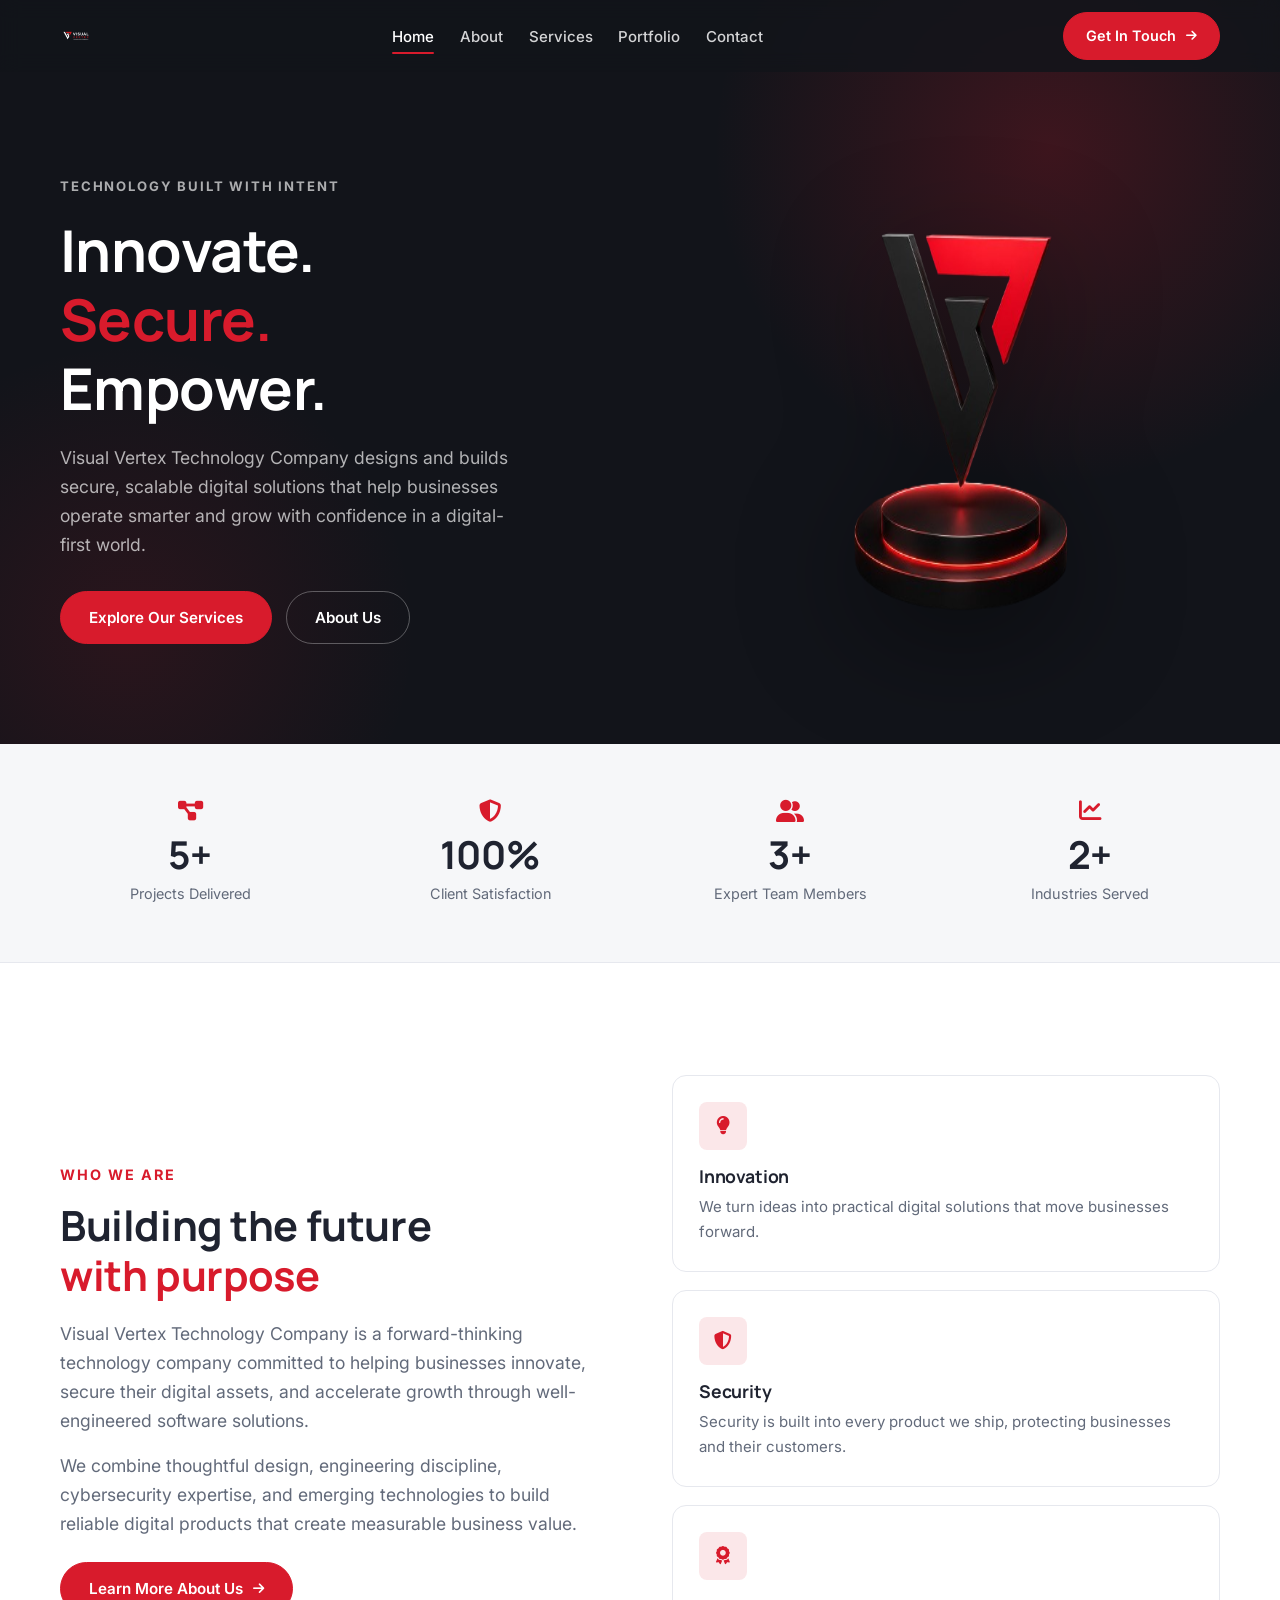
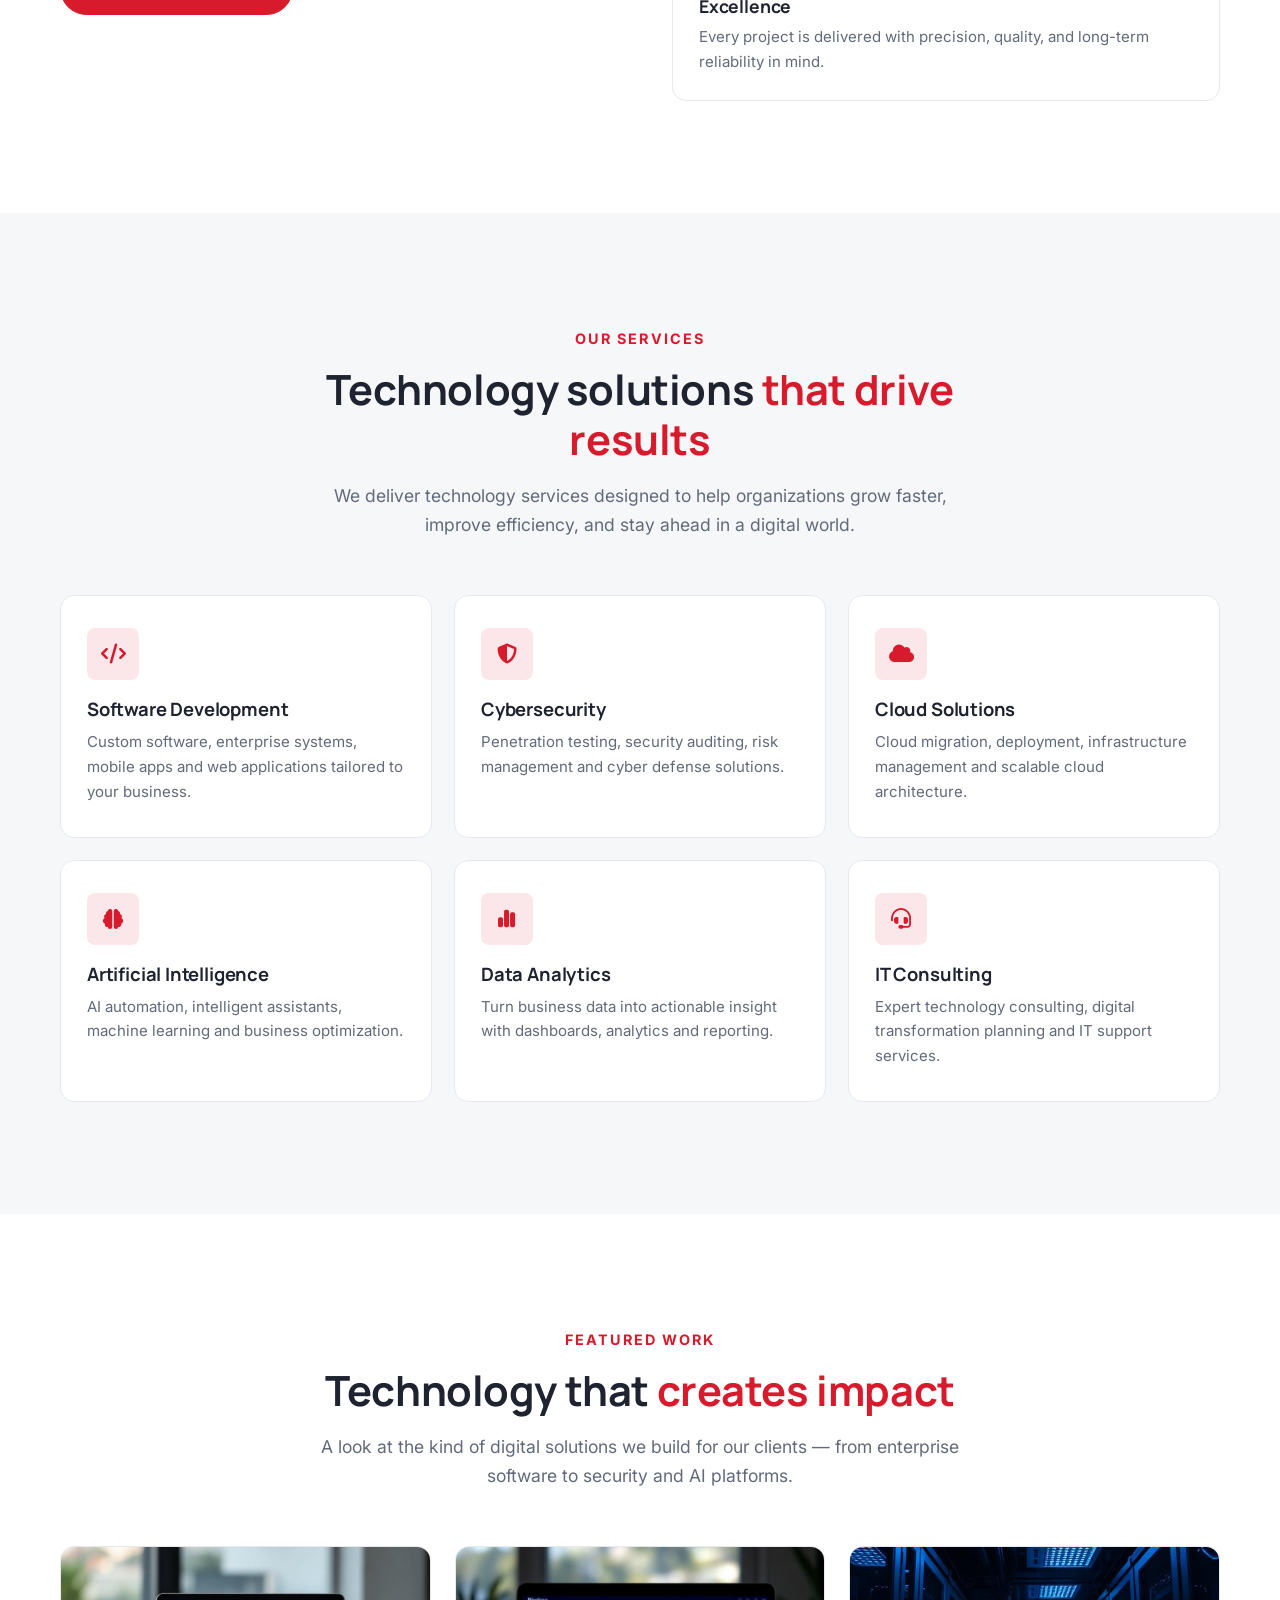
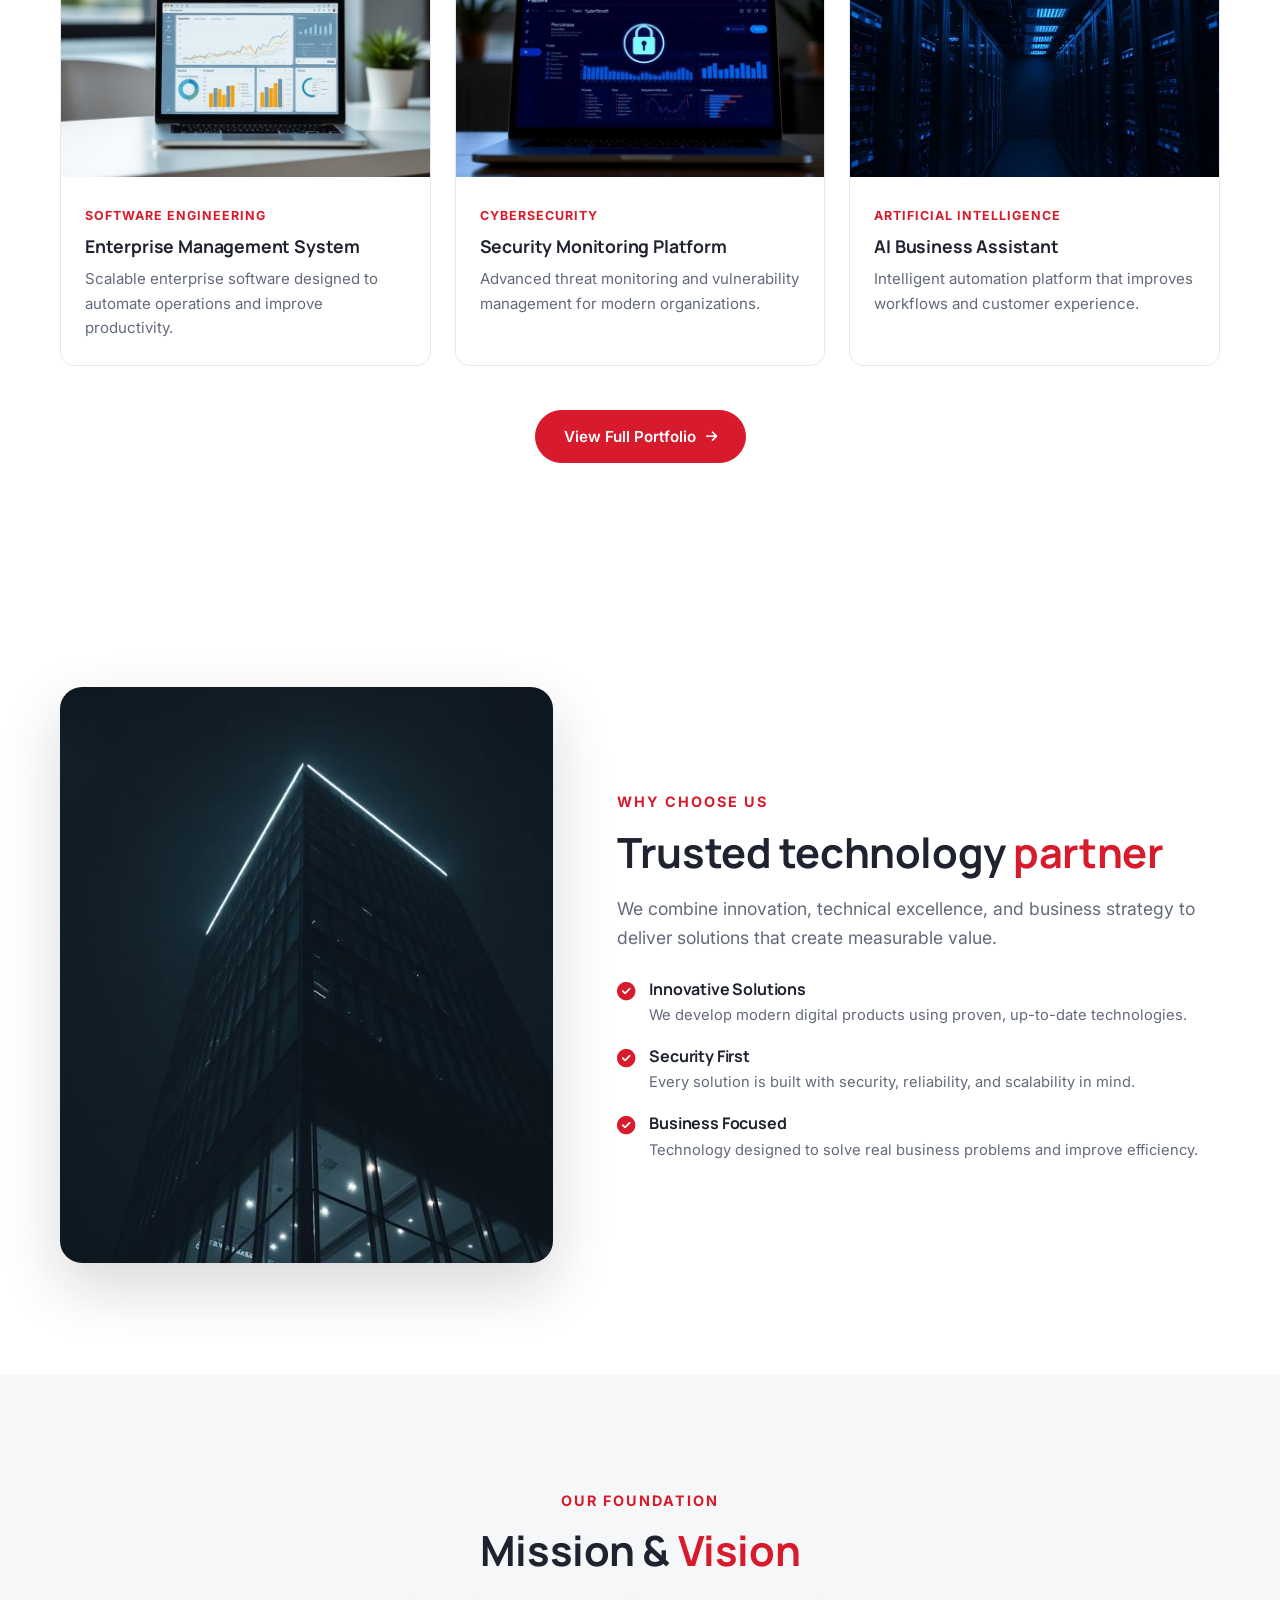
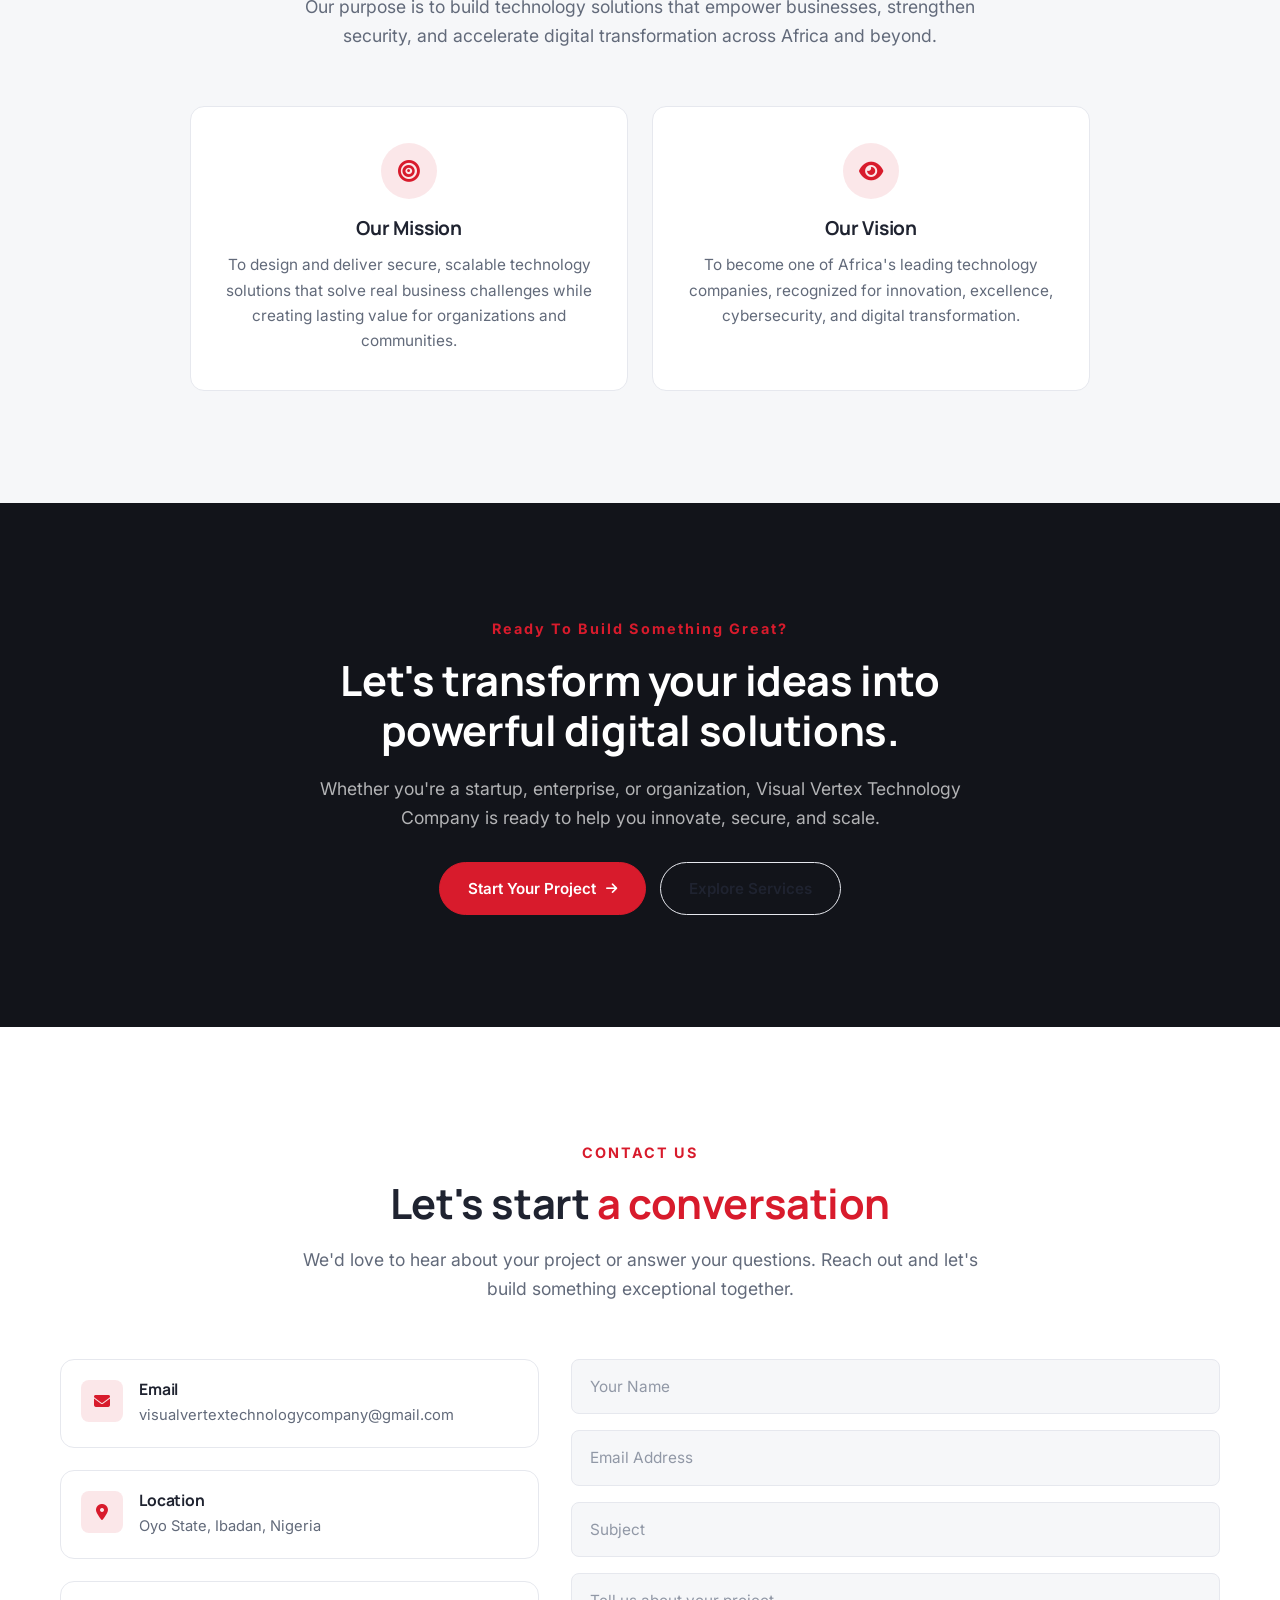
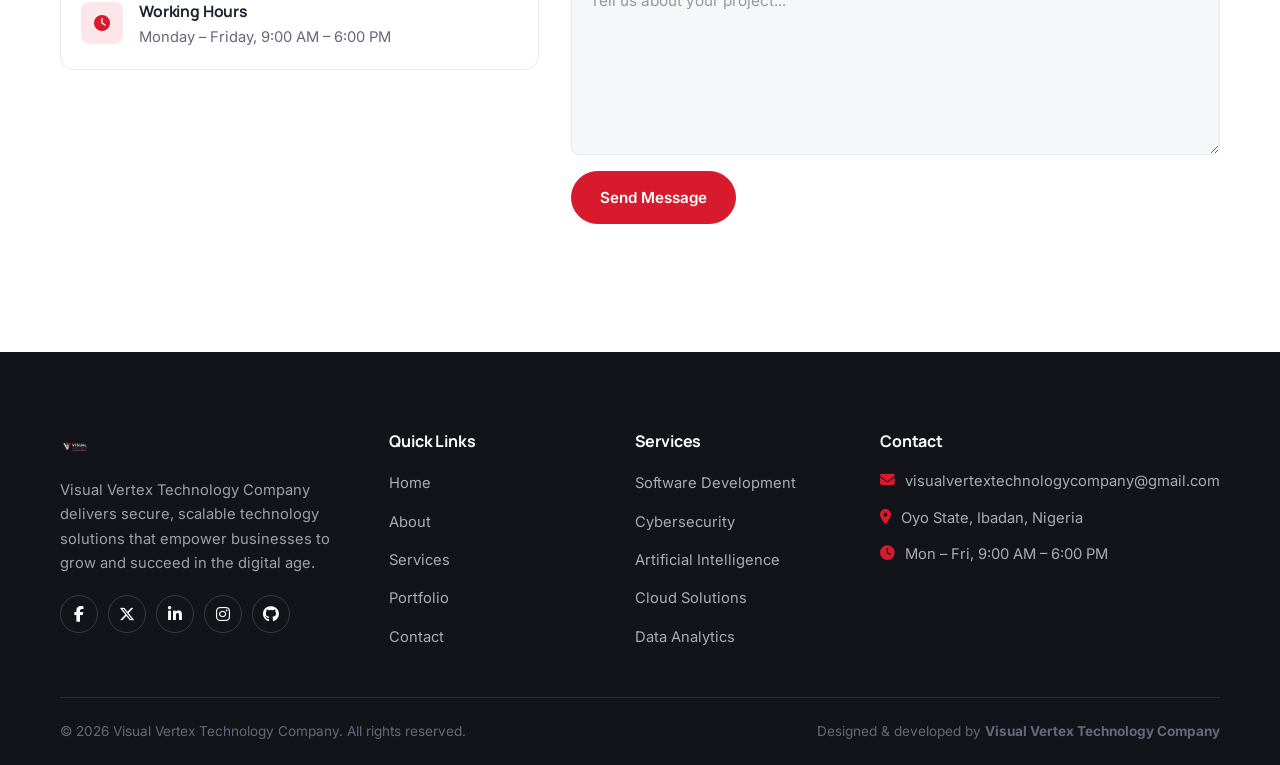
==== commit 5cf0b1df: "Latest updates" ====
--- a/index.html
+++ b/index.html
@@ -1,1208 +1,470 @@
 <!DOCTYPE html>
 <html lang="en">
-
 <head>
-
-    <!-- ========================= -->
-    <!-- Basic SEO -->
-    <!-- ========================= -->
-
-    <meta charset="UTF-8">
-    <meta http-equiv="X-UA-Compatible" content="IE=edge">
-
-    <meta name="viewport"
-          content="width=device-width, initial-scale=1.0">
-
-    <title>
-        Visual Vertex Technology Company | Innovate • Secure • Empower
-    </title>
-
-    <meta name="description"
-          content="Visual Vertex Technology Company builds innovative software, cybersecurity solutions, cloud infrastructure, AI systems and digital transformation services for modern businesses.">
-
-    <meta name="keywords"
-          content="Visual Vertex Technology Company, Software Development, Cybersecurity, Artificial Intelligence, Cloud Solutions, Website Development">
-
-    <meta name="author"
-          content="Visual Vertex Technology Company">
-
-    <!-- ========================= -->
-    <!-- Favicon -->
-    <!-- ========================= -->
-
-    <link rel="icon"
-          href="assets/favicon.png">
-
-    <!-- ========================= -->
-    <!-- Google Fonts -->
-    <!-- ========================= -->
-
-    <link rel="preconnect"
-          href="https://fonts.googleapis.com">
-
-    <link rel="preconnect"
-          href="https://fonts.gstatic.com"
-          crossorigin>
-
-    <link href="https://fonts.googleapis.com/css2?family=Montserrat:wght@300;400;500;600;700;800;900&display=swap"
-          rel="stylesheet">
-
-    <!-- ========================= -->
-    <!-- Font Awesome -->
-    <!-- ========================= -->
-
-    <link rel="stylesheet"
-          href="https://cdnjs.cloudflare.com/ajax/libs/font-awesome/6.7.2/css/all.min.css">
-
-    <!-- ========================= -->
-    <!-- CSS -->
-    <!-- ========================= -->
-
-    <link rel="stylesheet"
-          href="css/style.css">
-
-    <link rel="stylesheet"
-          href="css/animations.css">
-
-    <link rel="stylesheet"
-          href="css/responsive.css">
-
+  <meta charset="UTF-8">
+  <meta http-equiv="X-UA-Compatible" content="IE=edge">
+  <meta name="viewport" content="width=device-width, initial-scale=1.0">
+
+  <title>Visual Vertex Technology Company | Software, Cybersecurity &amp; Cloud Solutions</title>
+  <meta name="description" content="Visual Vertex Technology Company builds secure, scalable software, cybersecurity, cloud, AI and data analytics solutions for growing businesses.">
+  <meta name="keywords" content="Visual Vertex Technology Company, software development, cybersecurity, artificial intelligence, cloud solutions, IT consulting, Nigeria">
+  <meta name="author" content="Visual Vertex Technology Company">
+  <link rel="canonical" href="https://www.visualvertextech.com/">
+
+  <!-- Open Graph / social preview -->
+  <meta property="og:type" content="website">
+  <meta property="og:title" content="Visual Vertex Technology Company">
+  <meta property="og:description" content="Secure, scalable technology solutions — software, cybersecurity, cloud, AI and data analytics.">
+  <meta property="og:image" content="favicon/android-chrome-512x512.png">
+  <meta property="og:url" content="https://www.visualvertextech.com/">
+  <meta name="twitter:card" content="summary_large_image">
+
+  <meta name="theme-color" content="#12141a">
+
+  <!-- Favicons -->
+  <link rel="icon" type="image/x-icon" href="favicon/favicon.ico">
+  <link rel="icon" type="image/png" sizes="16x16" href="favicon/favicon-16x16.png">
+  <link rel="icon" type="image/png" sizes="32x32" href="favicon/favicon-32x32.png">
+  <link rel="icon" type="image/png" sizes="48x48" href="favicon/favicon-48x48.png">
+  <link rel="icon" type="image/png" sizes="96x96" href="favicon/favicon-96x96.png">
+  <link rel="apple-touch-icon" sizes="180x180" href="favicon/apple-touch-icon.png">
+  <link rel="manifest" href="favicon/site.webmanifest">
+
+  <!-- Fonts -->
+  <link rel="preconnect" href="https://fonts.googleapis.com">
+  <link rel="preconnect" href="https://fonts.gstatic.com" crossorigin>
+  <link href="https://fonts.googleapis.com/css2?family=Inter:wght@400;500;600;700&family=Manrope:wght@600;700;800&display=swap" rel="stylesheet">
+
+  <!-- Icons -->
+  <link rel="stylesheet" href="https://cdnjs.cloudflare.com/ajax/libs/font-awesome/6.7.2/css/all.min.css">
+
+  <!-- Styles -->
+  <link rel="stylesheet" href="css/style.css">
 </head>
-
 <body>
-    <!-- ========================================= -->
-<!-- PAGE LOADER -->
-<!-- ========================================= -->
-
-<div id="loader">
-    <!-- Cursor Glow -->
-<div class="cursor-glow"></div>
-
-    <div class="loader-content">
-
-        <img src="visual logo.png"
-             alt="Visual Vertex Logo"
-             class="loader-logo">
-
-        <h2>Visual Vertex</h2>
-
-        <p>Building Technology That Shapes The Future</p>
-
-        <div class="loader-line">
-
+
+  <!-- ================= Header ================= -->
+  <header id="header">
+    <div class="container">
+      <nav>
+        <a href="index.html" class="logo">
+          <img src="images/logo.png" alt="Visual Vertex Technology Company">
+        </a>
+
+        <ul class="nav-links" id="mobile-nav">
+          <li><a href="#hero">Home</a></li>
+          <li><a href="#about">About</a></li>
+          <li><a href="#services">Services</a></li>
+          <li><a href="portfolio.html">Portfolio</a></li>
+          <li><a href="#contact">Contact</a></li>
+        </ul>
+
+        <div class="header-actions">
+          <a href="#contact" class="btn-primary">
+            Get In Touch
+            <i class="fa-solid fa-arrow-right" aria-hidden="true"></i>
+          </a>
+
+          <button class="menu-btn" type="button" aria-label="Toggle navigation" aria-expanded="false" aria-controls="mobile-nav">
             <span></span>
-
-        </div>
-
+            <span></span>
+            <span></span>
+          </button>
+        </div>
+      </nav>
     </div>
-
-</div>
-
-    <!-- ========================= -->
-    <!-- Scroll Progress -->
-    <!-- ========================= -->
-
-    <div id="scroll-progress"></div>
-    
-
-    <!-- ========================= -->
-    <!-- Navigation -->
-    <!-- ========================= -->
-
-    <header id="header">
-
-        <div class="container">
-
-            <nav>
-
-                <!-- Logo -->
-
-                <a href="#" class="logo">
-
-                    <img src="visual logo.png"
-                         alt="Visual Vertex">
-
-                </a>
-
-                <!-- Navigation -->
-
-                <ul class="nav-links" id="mobile-nav">
-
-                    <li><a href="#hero">Home</a></li>
-
-                    <li><a href="#about">About</a></li>
-
-                    <li><a href="#services">Services</a></li>
-
-                    <li><a href="portfolio.html">Portfolio</a></li>
-
-                    <li><a href="#blog">Insights</a></li>
-
-                    <li><a href="#contact">Contact</a></li>
-
-                </ul>
-
-                <!-- CTA -->
-
-                <a href="#contact"
-                   class="btn-primary">
-
-                    Get In Touch
-
-                    <i class="fa-solid fa-arrow-right"></i>
-
-                </a>
-
-                <!-- Mobile -->
-
-                <button class="menu-btn" type="button" aria-label="Toggle navigation" aria-expanded="false" aria-controls="mobile-nav">
-
-                    <span></span>
-                    <span></span>
-                    <span></span>
-
-                </button>
-
-            </nav>
-
-        </div>
-
-    </header>
-
-    <!-- ========================= -->
-    <!-- HERO SECTION -->
-    <!-- ========================= -->
-
-    <section id="hero"><canvas id="particles"></canvas>
-
-        <!-- Animated Grid -->
-<div class="hero-bg-grid"></div>
-<!-- Glow Effect -->
-<div class="hero-glow"></div>
-
-        <div class="container hero-grid">
-
-            <!-- LEFT -->
-
-            <div class="hero-content">
-
-                <span class="small-title">
-
-                    WE BUILD TECHNOLOGY THAT
-
-                </span>
-
-                <h1>
-
-                    Innovate.<br>
-
-                    <span>Secure.</span><br>
-
-                    Empower.
-
-                </h1>
-
-                <p>
-
-                    Visual Vertex Technology Company delivers innovative,
-                    secure and scalable digital solutions that help
-                    businesses grow, operate smarter and stay ahead
-                    in a digital-first world.
-
-                </p>
-
-                <div class="hero-buttons">
-
-                    <a href="#services"
-                       class="btn-primary">
-
-                        Explore Our Services
-
-                    </a>
-
-                    <a href="#about"
-                       class="btn-secondary">
-
-                        About Us
-
-                    </a>
-
-                </div>
-
-            </div>
-
-            <!-- RIGHT -->
-
-            <div class="hero-image">
-
-                <img src="hero.png"
-                     alt="Visual Vertex Hero">
-
-            </div>
-
-        </div>
-
-    </section>
-
-    <!-- ========================= -->
-    <!-- Statistics -->
-    <!-- ========================= -->
-
+  </header>
+
+  <main>
+    <!-- ================= Hero ================= -->
+    <section id="hero">
+      <div class="container hero-grid">
+        <div class="hero-content">
+          <span class="small-title">Technology built with intent</span>
+          <h1>Innovate.<br><span>Secure.</span><br>Empower.</h1>
+          <p>
+            Visual Vertex Technology Company designs and builds secure, scalable
+            digital solutions that help businesses operate smarter and grow with
+            confidence in a digital-first world.
+          </p>
+          <div class="hero-buttons">
+            <a href="#services" class="btn-primary">Explore Our Services</a>
+            <a href="#about" class="btn-secondary">About Us</a>
+          </div>
+        </div>
+
+        <div class="hero-image">
+          <img src="images/hero-illustration.png" alt="Illustration representing Visual Vertex's technology solutions" width="480" height="480" loading="eager">
+        </div>
+      </div>
+    </section>
+
+    <!-- ================= Stats ================= -->
     <section id="stats">
-
-        <div class="container">
-
-            <div class="stats-grid">
-
-                <div class="stat-card">
-
-                    <i class="fa-solid fa-users"></i>
-
-                    <h2 data-target="50">5</h2>
-
-                    <p>Projects Delivered</p>
-
-                </div>
-
-                <div class="stat-card">
-
-                    <i class="fa-solid fa-shield-halved"></i>
-
-                    <h2 data-target="99.9">100%</h2>
-
-                    <p>Client Satisfaction</p>
-
-                </div>
-
-                <div class="stat-card">
-
-                    <i class="fa-solid fa-user-group"></i>
-
-                    <h2 data-target="30">3</h2>
-
-                    <p>Expert Team Members</p>
-
-                </div>
-
-                <div class="stat-card">
-
-                    <i class="fa-solid fa-chart-line"></i>
-
-                    <h2 data-target="5">2</h2>
-
-                    <p>Industries Served</p>
-
-                </div>
-
-            </div>
-
-        </div>
-
-    </section>
-        <!-- ========================================= -->
-    <!-- ABOUT SECTION -->
-    <!-- ========================================= -->
-
+      <div class="container">
+        <div class="stats-grid">
+          <div class="stat-card">
+            <i class="fa-solid fa-diagram-project" aria-hidden="true"></i>
+            <h2 data-target="5" data-suffix="+">0</h2>
+            <p>Projects Delivered</p>
+          </div>
+          <div class="stat-card">
+            <i class="fa-solid fa-shield-halved" aria-hidden="true"></i>
+            <h2 data-target="100" data-suffix="%">0</h2>
+            <p>Client Satisfaction</p>
+          </div>
+          <div class="stat-card">
+            <i class="fa-solid fa-user-group" aria-hidden="true"></i>
+            <h2 data-target="3" data-suffix="+">0</h2>
+            <p>Expert Team Members</p>
+          </div>
+          <div class="stat-card">
+            <i class="fa-solid fa-chart-line" aria-hidden="true"></i>
+            <h2 data-target="2" data-suffix="+">0</h2>
+            <p>Industries Served</p>
+          </div>
+        </div>
+      </div>
+    </section>
+
+    <!-- ================= About ================= -->
     <section id="about">
-
-        <div class="container">
-
-            <div class="about-grid">
-
-                <!-- Left Side -->
-
-                <div class="about-content">
-
-                    <span class="section-tag">
-                        WHO WE ARE
-                    </span>
-
-                    <h2>
-                        Building the Future
-                        <span>with Purpose</span>
-                    </h2>
-
-                    <p>
-
-                        Visual Vertex Technology Company is a forward-thinking technology company committed to helping businesses innovate, secure their digital assets, and accelerate growth through world-class software solutions.
-
-                    </p>
-
-                    <p>
-
-                        We combine creativity, engineering excellence, cybersecurity expertise, and emerging technologies to develop reliable digital products that create measurable business value.
-
-                    </p>
-
-                    <a href="#contact" class="btn-primary">
-
-                        Learn More About Us
-
-                        <i class="fa-solid fa-arrow-right"></i>
-
-                    </a>
-
-                </div>
-
-                <!-- Right Side -->
-
-                <div class="about-cards">
-
-                    <div class="about-card">
-
-                        <div class="card-icon">
-
-                            <i class="fa-solid fa-lightbulb"></i>
-
-                        </div>
-
-                        <h3>Innovation</h3>
-
-                        <p>
-
-                            We transform ideas into powerful digital solutions that move businesses forward.
-
-                        </p>
-
-                    </div>
-
-                    <div class="about-card">
-
-                        <div class="card-icon">
-
-                            <i class="fa-solid fa-shield-halved"></i>
-
-                        </div>
-
-                        <h3>Security</h3>
-
-                        <p>
-
-                            Security is integrated into every product we build, protecting businesses and customers.
-
-                        </p>
-
-                    </div>
-
-                    <div class="about-card">
-
-                        <div class="card-icon">
-
-                            <i class="fa-solid fa-award"></i>
-
-                        </div>
-
-                        <h3>Excellence</h3>
-
-                        <p>
-
-                            Every project is delivered with precision, quality, and long-term reliability.
-
-                        </p>
-
-                    </div>
-
-                </div>
-
-            </div>
-
-        </div>
-
-    </section>
-
-
-
-    <!-- ========================================= -->
-    <!-- SERVICES -->
-    <!-- ========================================= -->
-
+      <div class="container about-grid">
+        <div class="about-content">
+          <span class="section-tag">Who We Are</span>
+          <h2>Building the future <span>with purpose</span></h2>
+          <p>
+            Visual Vertex Technology Company is a forward-thinking technology
+            company committed to helping businesses innovate, secure their
+            digital assets, and accelerate growth through well-engineered
+            software solutions.
+          </p>
+          <p>
+            We combine thoughtful design, engineering discipline, cybersecurity
+            expertise, and emerging technologies to build reliable digital
+            products that create measurable business value.
+          </p>
+          <a href="#contact" class="btn-primary">
+            Learn More About Us
+            <i class="fa-solid fa-arrow-right" aria-hidden="true"></i>
+          </a>
+        </div>
+
+        <div class="about-cards">
+          <div class="about-card">
+            <div class="card-icon"><i class="fa-solid fa-lightbulb" aria-hidden="true"></i></div>
+            <h3>Innovation</h3>
+            <p>We turn ideas into practical digital solutions that move businesses forward.</p>
+          </div>
+          <div class="about-card">
+            <div class="card-icon"><i class="fa-solid fa-shield-halved" aria-hidden="true"></i></div>
+            <h3>Security</h3>
+            <p>Security is built into every product we ship, protecting businesses and their customers.</p>
+          </div>
+          <div class="about-card">
+            <div class="card-icon"><i class="fa-solid fa-award" aria-hidden="true"></i></div>
+            <h3>Excellence</h3>
+            <p>Every project is delivered with precision, quality, and long-term reliability in mind.</p>
+          </div>
+        </div>
+      </div>
+    </section>
+
+    <!-- ================= Services ================= -->
     <section id="services">
-
-        <div class="container">
-
-            <div class="section-heading">
-
-                <span class="section-tag">
-
-                    OUR SERVICES
-
-                </span>
-
-                <h2>
-
-                    Technology Solutions
-                    <span>That Drive Results</span>
-
-                </h2>
-
-                <p>
-
-                    We deliver innovative technology services designed to help organizations grow faster, improve efficiency, and stay ahead in a digital world.
-
-                </p>
-
-            </div>
-
-            <div class="services-grid">
-
-                <!-- Card 1 -->
-
-                <div class="service-card">
-
-                    <i class="fa-solid fa-code"></i>
-
-                    <h3>
-
-                        Software Development
-
-                    </h3>
-
-                    <p>
-
-                        Custom software, enterprise systems, mobile apps and web applications tailored to your business.
-
-                    </p>
-
-                </div>
-
-                <!-- Card 2 -->
-
-                <div class="service-card">
-
-                    <i class="fa-solid fa-shield-halved"></i>
-
-                    <h3>
-
-                        Cybersecurity
-
-                    </h3>
-
-                    <p>
-
-                        Penetration testing, security auditing, risk management and cyber defense solutions.
-
-                    </p>
-
-                </div>
-
-                <!-- Card 3 -->
-
-                <div class="service-card">
-
-                    <i class="fa-solid fa-cloud"></i>
-
-                    <h3>
-
-                        Cloud Solutions
-
-                    </h3>
-
-                    <p>
-
-                        Cloud migration, deployment, infrastructure management and scalable cloud architecture.
-
-                    </p>
-
-                </div>
-
-                <!-- Card 4 -->
-
-                <div class="service-card">
-
-                    <i class="fa-solid fa-brain"></i>
-
-                    <h3>
-
-                        Artificial Intelligence
-
-                    </h3>
-
-                    <p>
-
-                        AI automation, intelligent assistants, machine learning and business optimization.
-
-                    </p>
-
-                </div>
-
-                <!-- Card 5 -->
-
-                <div class="service-card">
-
-                    <i class="fa-solid fa-chart-simple"></i>
-
-                    <h3>
-
-                        Data Analytics
-
-                    </h3>
-
-                    <p>
-
-                        Turn business data into actionable insights using dashboards, analytics and reporting.
-
-                    </p>
-
-                </div>
-
-                <!-- Card 6 -->
-
-                <div class="service-card">
-
-                    <i class="fa-solid fa-headset"></i>
-
-                    <h3>
-
-                        IT Consulting
-
-                    </h3>
-
-                    <p>
-
-                        Expert technology consulting, digital transformation planning and IT support services.
-
-                    </p>
-
-                </div>
-
-            </div>
-
-        </div>
-
-    </section>
-        <!-- ========================================= -->
-    <!-- FEATURED SOLUTIONS -->
-    <!-- ========================================= -->
-
+      <div class="container">
+        <div class="section-heading">
+          <span class="section-tag">Our Services</span>
+          <h2>Technology solutions <span>that drive results</span></h2>
+          <p>We deliver technology services designed to help organizations grow faster, improve efficiency, and stay ahead in a digital world.</p>
+        </div>
+
+        <div class="services-grid">
+          <div class="service-card">
+            <i class="fa-solid fa-code" aria-hidden="true"></i>
+            <h3>Software Development</h3>
+            <p>Custom software, enterprise systems, mobile apps and web applications tailored to your business.</p>
+          </div>
+          <div class="service-card">
+            <i class="fa-solid fa-shield-halved" aria-hidden="true"></i>
+            <h3>Cybersecurity</h3>
+            <p>Penetration testing, security auditing, risk management and cyber defense solutions.</p>
+          </div>
+          <div class="service-card">
+            <i class="fa-solid fa-cloud" aria-hidden="true"></i>
+            <h3>Cloud Solutions</h3>
+            <p>Cloud migration, deployment, infrastructure management and scalable cloud architecture.</p>
+          </div>
+          <div class="service-card">
+            <i class="fa-solid fa-brain" aria-hidden="true"></i>
+            <h3>Artificial Intelligence</h3>
+            <p>AI automation, intelligent assistants, machine learning and business optimization.</p>
+          </div>
+          <div class="service-card">
+            <i class="fa-solid fa-chart-simple" aria-hidden="true"></i>
+            <h3>Data Analytics</h3>
+            <p>Turn business data into actionable insight with dashboards, analytics and reporting.</p>
+          </div>
+          <div class="service-card">
+            <i class="fa-solid fa-headset" aria-hidden="true"></i>
+            <h3>IT Consulting</h3>
+            <p>Expert technology consulting, digital transformation planning and IT support services.</p>
+          </div>
+        </div>
+      </div>
+    </section>
+
+    <!-- ================= Featured Portfolio ================= -->
     <section id="portfolio">
-
-        <div class="container">
-
-            <div class="section-heading">
-
-                <span class="section-tag">
-                    FEATURED SOLUTIONS
-                </span>
-
-                <h2>
-                    Technology That
-                    <span>Creates Impact</span>
-                </h2>
-
-                <p>
-                    We build innovative digital solutions that empower businesses,
-                    improve security, and accelerate digital transformation.
-                </p>
-
-            </div>
-
-            <div class="portfolio-grid">
-
-                <!-- Project 1 -->
-
-                <div class="portfolio-card">
-
-                    <img src="enterprise.jpg" alt="Enterprise Software">
-
-                    <div class="portfolio-content">
-
-                        <span>Software Engineering</span>
-
-                        <h3>
-                            Enterprise Management System
-                        </h3>
-
-                        <p>
-                            Scalable enterprise software designed to automate operations
-                            and improve productivity.
-                        </p>
-
-                    </div>
-
-                </div>
-
-                <!-- Project 2 -->
-
-                <div class="portfolio-card">
-
-                    <img src="cyber.jpg" alt="Cybersecurity">
-
-                    <div class="portfolio-content">
-
-                        <span>Cybersecurity</span>
-
-                        <h3>
-                            Security Monitoring Platform
-                        </h3>
-
-                        <p>
-                            Advanced threat monitoring and vulnerability management
-                            for modern organizations.
-                        </p>
-
-                    </div>
-
-                </div>
-
-                <!-- Project 3 -->
-
-                <div class="portfolio-card">
-
-                    <img src="Ai.jpg" alt="Artificial Intelligence">
-
-                    <div class="portfolio-content">
-
-                        <span>Artificial Intelligence</span>
-
-                        <h3>
-                            AI Business Assistant
-                        </h3>
-
-                        <p>
-                            Intelligent automation platform that improves workflows
-                            and customer experience.
-                        </p>
-
-                    </div>
-
-                </div>
-
-            </div>
-
-            <div class="portfolio-more">
-
-                <a href="portfolio.html" class="btn-primary">
-
-                    View Full Portfolio
-
-                    <i class="fa-solid fa-arrow-right"></i>
-
-                </a>
-
-            </div>
-
-        </div>
-
-    </section>
-
-
-
-    <!-- ========================================= -->
-    <!-- WHY CHOOSE US -->
-    <!-- ========================================= -->
-
+      <div class="container">
+        <div class="section-heading">
+          <span class="section-tag">Featured Work</span>
+          <h2>Technology that <span>creates impact</span></h2>
+          <p>A look at the kind of digital solutions we build for our clients — from enterprise software to security and AI platforms.</p>
+        </div>
+
+        <div class="portfolio-grid">
+          <div class="portfolio-card">
+            <div class="portfolio-media">
+              <img src="images/project-enterprise.jpg" alt="Enterprise management software interface" loading="lazy">
+            </div>
+            <div class="portfolio-content">
+              <span>Software Engineering</span>
+              <h3>Enterprise Management System</h3>
+              <p>Scalable enterprise software designed to automate operations and improve productivity.</p>
+            </div>
+          </div>
+
+          <div class="portfolio-card">
+            <div class="portfolio-media">
+              <img src="images/project-cybersecurity.jpg" alt="Cybersecurity monitoring dashboard" loading="lazy">
+            </div>
+            <div class="portfolio-content">
+              <span>Cybersecurity</span>
+              <h3>Security Monitoring Platform</h3>
+              <p>Advanced threat monitoring and vulnerability management for modern organizations.</p>
+            </div>
+          </div>
+
+          <div class="portfolio-card">
+            <div class="portfolio-media">
+              <img src="images/project-ai.jpg" alt="Artificial intelligence business assistant concept" loading="lazy">
+            </div>
+            <div class="portfolio-content">
+              <span>Artificial Intelligence</span>
+              <h3>AI Business Assistant</h3>
+              <p>Intelligent automation platform that improves workflows and customer experience.</p>
+            </div>
+          </div>
+        </div>
+
+        <div class="portfolio-more">
+          <a href="portfolio.html" class="btn-primary">
+            View Full Portfolio
+            <i class="fa-solid fa-arrow-right" aria-hidden="true"></i>
+          </a>
+        </div>
+      </div>
+    </section>
+
+    <!-- ================= Why Choose Us ================= -->
     <section id="why-us">
-
-        <div class="container">
-
-            <div class="why-grid">
-
-                <div class="why-image">
-
-                    <img src="do.jpg" alt="Visual Vertex Team">
-
-                </div>
-
-                <div class="why-content">
-
-                    <span class="section-tag">
-                        WHY CHOOSE US
-                    </span>
-
-                    <h2>
-                        Trusted Technology
-                        <span>Partner</span>
-                    </h2>
-
-                    <p>
-
-                        We combine innovation, technical excellence, and business
-                        strategy to deliver solutions that create measurable value.
-
-                    </p>
-
-                    <div class="why-list">
-
-                        <div class="why-item">
-
-                            <i class="fa-solid fa-circle-check"></i>
-
-                            <div>
-
-                                <h4>Innovative Solutions</h4>
-
-                                <p>
-                                    We develop modern digital products using the latest technologies.
-                                </p>
-
-                            </div>
-
-                        </div>
-
-                        <div class="why-item">
-
-                            <i class="fa-solid fa-circle-check"></i>
-
-                            <div>
-
-                                <h4>Security First</h4>
-
-                                <p>
-                                    Every solution is built with security, reliability,
-                                    and scalability in mind.
-                                </p>
-
-                            </div>
-
-                        </div>
-
-                        <div class="why-item">
-
-                            <i class="fa-solid fa-circle-check"></i>
-
-                            <div>
-
-                                <h4>Business Focused</h4>
-
-                                <p>
-                                    Technology designed to solve real business problems
-                                    and improve efficiency.
-                                </p>
-
-                            </div>
-
-                        </div>
-
-                    </div>
-
-                </div>
-
-            </div>
-
-        </div>
-
-    </section>
-        <!-- ========================================= -->
-    <!-- MISSION & VISION -->
-    <!-- ========================================= -->
-
+      <div class="container why-grid">
+        <div class="why-image">
+          <img src="images/team-collaboration.jpg" alt="Visual Vertex team collaborating on a project" loading="lazy">
+        </div>
+
+        <div class="why-content">
+          <span class="section-tag">Why Choose Us</span>
+          <h2>Trusted technology <span>partner</span></h2>
+          <p>We combine innovation, technical excellence, and business strategy to deliver solutions that create measurable value.</p>
+
+          <div class="why-list">
+            <div class="why-item">
+              <i class="fa-solid fa-circle-check" aria-hidden="true"></i>
+              <div>
+                <h4>Innovative Solutions</h4>
+                <p>We develop modern digital products using proven, up-to-date technologies.</p>
+              </div>
+            </div>
+            <div class="why-item">
+              <i class="fa-solid fa-circle-check" aria-hidden="true"></i>
+              <div>
+                <h4>Security First</h4>
+                <p>Every solution is built with security, reliability, and scalability in mind.</p>
+              </div>
+            </div>
+            <div class="why-item">
+              <i class="fa-solid fa-circle-check" aria-hidden="true"></i>
+              <div>
+                <h4>Business Focused</h4>
+                <p>Technology designed to solve real business problems and improve efficiency.</p>
+              </div>
+            </div>
+          </div>
+        </div>
+      </div>
+    </section>
+
+    <!-- ================= Mission & Vision ================= -->
     <section id="mission-vision">
-
-        <div class="container">
-
-            <div class="section-heading">
-
-                <span class="section-tag">
-                    OUR FOUNDATION
-                </span>
-
-                <h2>
-                    Mission &
-                    <span>Vision</span>
-                </h2>
-
-                <p>
-                    Our purpose is to build innovative technology solutions that empower businesses,
-                    strengthen security, and accelerate digital transformation across Africa and beyond.
-                </p>
-
-            </div>
-
-            <div class="mission-grid">
-
-                <!-- Mission -->
-
-                <div class="mission-card">
-
-                    <div class="mission-icon">
-
-                        <i class="fa-solid fa-bullseye"></i>
-
-                    </div>
-
-                    <h3>Our Mission</h3>
-
-                    <p>
-
-                        To design and deliver innovative, secure, and scalable technology
-                        solutions that solve real-world business challenges while creating
-                        lasting value for organizations and communities.
-
-                    </p>
-
-                </div>
-
-                <!-- Vision -->
-
-                <div class="mission-card">
-
-                    <div class="mission-icon">
-
-                        <i class="fa-solid fa-eye"></i>
-
-                    </div>
-
-                    <h3>Our Vision</h3>
-
-                    <p>
-
-                        To become one of Africa's leading technology companies, recognized
-                        globally for innovation, excellence, cybersecurity, and digital
-                        transformation.
-
-                    </p>
-
-                </div>
-
-            </div>
-
-        </div>
-
-    </section>
-
-
-
-    <!-- ========================================= -->
-    <!-- CALL TO ACTION -->
-    <!-- ========================================= -->
-
+      <div class="container">
+        <div class="section-heading">
+          <span class="section-tag">Our Foundation</span>
+          <h2>Mission &amp; <span>Vision</span></h2>
+          <p>Our purpose is to build technology solutions that empower businesses, strengthen security, and accelerate digital transformation across Africa and beyond.</p>
+        </div>
+
+        <div class="mission-grid">
+          <div class="mission-card">
+            <div class="mission-icon"><i class="fa-solid fa-bullseye" aria-hidden="true"></i></div>
+            <h3>Our Mission</h3>
+            <p>To design and deliver secure, scalable technology solutions that solve real business challenges while creating lasting value for organizations and communities.</p>
+          </div>
+          <div class="mission-card">
+            <div class="mission-icon"><i class="fa-solid fa-eye" aria-hidden="true"></i></div>
+            <h3>Our Vision</h3>
+            <p>To become one of Africa's leading technology companies, recognized for innovation, excellence, cybersecurity, and digital transformation.</p>
+          </div>
+        </div>
+      </div>
+    </section>
+
+    <!-- ================= CTA ================= -->
     <section id="cta">
-
-        <div class="container">
-
-            <div class="cta-box">
-
-                <span>
-                    READY TO BUILD SOMETHING AMAZING?
-                </span>
-
-                <h2>
-
-                    Let's Transform Your Ideas Into
-                    Powerful Digital Solutions.
-
-                </h2>
-
-                <p>
-
-                    Whether you're a startup, enterprise, or organization,
-                    Visual Vertex Technology Company is ready to help you
-                    innovate, secure, and scale.
-
-                </p>
-
-                <div class="cta-buttons">
-
-                    <a href="#contact" class="btn-primary">
-
-                        Start Your Project
-
-                        <i class="fa-solid fa-arrow-right"></i>
-
-                    </a>
-
-                    <a href="#services" class="btn-secondary">
-
-                        Explore Services
-
-                    </a>
-
-                </div>
-
-            </div>
-
-        </div>
-
-    </section>
-
-
-
-    <!-- ========================================= -->
-    <!-- CONTACT -->
-    <!-- ========================================= -->
-
+      <div class="container">
+        <div class="cta-box">
+          <span>Ready To Build Something Great?</span>
+          <h2>Let's transform your ideas into powerful digital solutions.</h2>
+          <p>Whether you're a startup, enterprise, or organization, Visual Vertex Technology Company is ready to help you innovate, secure, and scale.</p>
+
+          <div class="cta-buttons">
+            <a href="#contact" class="btn-primary">
+              Start Your Project
+              <i class="fa-solid fa-arrow-right" aria-hidden="true"></i>
+            </a>
+            <a href="#services" class="btn-secondary">Explore Services</a>
+          </div>
+        </div>
+      </div>
+    </section>
+
+    <!-- ================= Contact ================= -->
     <section id="contact">
-
-        <div class="container">
-
-            <div class="section-heading">
-
-                <span class="section-tag">
-                    CONTACT US
-                </span>
-
-                <h2>
-
-                    Let's Start
-                    <span>A Conversation</span>
-
-                </h2>
-
-                <p>
-
-                    We'd love to hear about your project or answer your questions.
-                    Reach out and let's build something exceptional together.
-
-                </p>
-
-            </div>
-
-            <div class="contact-grid">
-
-                <!-- Contact Information -->
-
-                <div class="contact-info">
-
-                    <div class="contact-item">
-
-                        <i class="fa-solid fa-envelope"></i>
-
-                        <div>
-
-                            <h4>Email</h4>
-
-                            <p>visualvertextechnologycompany@gmail.com</p>
-
-                        </div>
-
-                    </div>
-
-                    <div class="contact-item">
-
-                        <i class="fa-solid fa-location-dot"></i>
-
-                        <div>
-
-                            <h4>Location</h4>
-
-                            <p>oyo state, ibadan, Nigeria</p>
-
-                        </div>
-
-                    </div>
-
-                    <div class="contact-item">
-
-                        <i class="fa-solid fa-clock"></i>
-
-                        <div>
-
-                            <h4>Working Hours</h4>
-
-                            <p>Monday - Friday | 9:00 AM - 6:00 PM</p>
-
-                        </div>
-
-                    </div>
-
-                </div>
-
-                <!-- Contact Form -->
-
-                <form class="contact-form">
-
-                    <input
-                        type="text"
-                        placeholder="Your Name"
-                        required
-                    >
-
-                    <input
-                        type="email"
-                        placeholder="Email Address"
-                        required
-                    >
-
-                    <input
-                        type="text"
-                        placeholder="Subject"
-                    >
-
-                    <textarea
-                        rows="6"
-                        placeholder="Tell us about your project..."
-                    ></textarea>
-
-                    <button type="submit" class="btn-primary">
-
-                        Send Message
-
-                    </button>
-
-                </form>
-
-            </div>
-
-        </div>
-
-    </section>
-        <!-- ========================================= -->
-    <!-- FOOTER -->
-    <!-- ========================================= -->
-
-    <footer id="footer">
-
-        <div class="container">
-
-            <div class="footer-grid">
-
-                <!-- Company Information -->
-
-                <div class="footer-column">
-
-                    <img src="visual logo.png"
-                         alt="Visual Vertex Technology Company"
-                         class="footer-logo">
-
-                    <p>
-
-                        Visual Vertex Technology Company delivers innovative,
-                        secure, and scalable technology solutions that empower
-                        businesses to grow, innovate, and succeed in the digital age.
-
-                    </p>
-
-                    <div class="social-links">
-
-                        <a href="#"><i class="fab fa-facebook-f"></i></a>
-
-                        <a href="#"><i class="fab fa-x-twitter"></i></a>
-
-                        <a href="#"><i class="fab fa-linkedin-in"></i></a>
-
-                        <a href="#"><i class="fab fa-instagram"></i></a>
-
-                        <a href="#"><i class="fab fa-github"></i></a>
-
-                    </div>
-
-                </div>
-
-                <!-- Quick Links -->
-
-                <div class="footer-column">
-
-                    <h3>Quick Links</h3>
-
-                    <ul>
-
-                        <li><a href="#hero">Home</a></li>
-
-                        <li><a href="#about">About</a></li>
-
-                        <li><a href="#services">Services</a></li>
-
-                        <li><a href="portfolio.html">Solutions</a></li>
-
-                        <li><a href="#contact">Contact</a></li>
-
-                    </ul>
-
-                </div>
-
-                <!-- Services -->
-
-                <div class="footer-column">
-
-                    <h3>Services</h3>
-
-                    <ul>
-
-                        <li><a href="#">Software Development</a></li>
-
-                        <li><a href="#">Cybersecurity</a></li>
-
-                        <li><a href="#">Artificial Intelligence</a></li>
-
-                        <li><a href="#">Cloud Solutions</a></li>
-
-                        <li><a href="#">Data Analytics</a></li>
-
-                    </ul>
-
-                </div>
-
-                <!-- Contact -->
-
-                <div class="footer-column">
-
-                    <h3>Contact</h3>
-
-                    <ul class="footer-contact">
-
-                        <li>
-
-                            <i class="fas fa-envelope"></i>
-
-                            visualvertextechnologycompany@gmail.com
-
-                        </li>
-
-                        <li>
-
-                            <i class="fas fa-location-dot"></i>
-
-                            oyo state, ibadan, Nigeria
-
-                        </li>
-
-                        <li>
-
-                            <i class="fas fa-clock"></i>
-
-                            Monday – Friday
-
-                            <br>
-
-                            9:00 AM – 6:00 PM
-
-                        </li>
-
-                    </ul>
-
-                </div>
-
-            </div>
-
-            <hr>
-
-            <div class="footer-bottom">
-
-                <p>
-
-                    © 2026 Visual Vertex Technology Company. All Rights Reserved.
-
-                </p>
-
-                <p>
-
-                    Designed & Developed by
-                    <strong>Visual Vertex Technology Company</strong>
-
-                </p>
-
-            </div>
-
-        </div>
-
-    </footer>
-
-    <!-- ============================= -->
-    <!-- Back To Top -->
-    <!-- ============================= -->
-
-    <button id="backToTop">
-
-        <i class="fas fa-arrow-up"></i>
-
-    </button>
-
-    <!-- ============================= -->
-    <!-- JavaScript -->
-    <!-- ============================= -->
-
-    <script src="js/script.js"></script>
-
+      <div class="container">
+        <div class="section-heading">
+          <span class="section-tag">Contact Us</span>
+          <h2>Let's start <span>a conversation</span></h2>
+          <p>We'd love to hear about your project or answer your questions. Reach out and let's build something exceptional together.</p>
+        </div>
+
+        <div class="contact-grid">
+          <div class="contact-info">
+            <div class="contact-item">
+              <i class="fa-solid fa-envelope" aria-hidden="true"></i>
+              <div>
+                <h4>Email</h4>
+                <p>visualvertextechnologycompany@gmail.com</p>
+              </div>
+            </div>
+            <div class="contact-item">
+              <i class="fa-solid fa-location-dot" aria-hidden="true"></i>
+              <div>
+                <h4>Location</h4>
+                <p>Oyo State, Ibadan, Nigeria</p>
+              </div>
+            </div>
+            <div class="contact-item">
+              <i class="fa-solid fa-clock" aria-hidden="true"></i>
+              <div>
+                <h4>Working Hours</h4>
+                <p>Monday – Friday, 9:00 AM – 6:00 PM</p>
+              </div>
+            </div>
+          </div>
+
+          <form class="contact-form" novalidate action="https://formsubmit.co/visualvertextechnologycompany@gmail.com" method="POST">
+            <!-- FormSubmit configuration (no account/API key needed) -->
+            <input type="hidden" name="_subject" value="New enquiry from Visual Vertex website">
+            <input type="hidden" name="_template" value="table">
+            <input type="hidden" name="_captcha" value="false">
+            <!-- Honeypot spam trap: real visitors never see or fill this -->
+            <input type="text" name="_honey" style="display:none" tabindex="-1" autocomplete="off">
+
+            <input type="text" name="name" placeholder="Your Name" required>
+            <input type="email" name="email" placeholder="Email Address" required>
+            <input type="text" name="subject" placeholder="Subject">
+            <textarea name="message" rows="6" placeholder="Tell us about your project..." required></textarea>
+            <button type="submit" class="btn-primary">
+              <span class="btn-label">Send Message</span>
+            </button>
+          </form>
+        </div>
+      </div>
+    </section>
+  </main>
+
+  <!-- ================= Footer ================= -->
+  <footer id="footer">
+    <div class="container">
+      <div class="footer-grid">
+        <div class="footer-column">
+          <img src="images/logo.png" alt="Visual Vertex Technology Company" class="footer-logo">
+          <p>Visual Vertex Technology Company delivers secure, scalable technology solutions that empower businesses to grow and succeed in the digital age.</p>
+          <div class="social-links">
+            <a href="#" aria-label="Facebook"><i class="fa-brands fa-facebook-f" aria-hidden="true"></i></a>
+            <a href="#" aria-label="X (Twitter)"><i class="fa-brands fa-x-twitter" aria-hidden="true"></i></a>
+            <a href="#" aria-label="LinkedIn"><i class="fa-brands fa-linkedin-in" aria-hidden="true"></i></a>
+            <a href="#" aria-label="Instagram"><i class="fa-brands fa-instagram" aria-hidden="true"></i></a>
+            <a href="#" aria-label="GitHub"><i class="fa-brands fa-github" aria-hidden="true"></i></a>
+          </div>
+        </div>
+
+        <div class="footer-column">
+          <h3>Quick Links</h3>
+          <ul>
+            <li><a href="#hero">Home</a></li>
+            <li><a href="#about">About</a></li>
+            <li><a href="#services">Services</a></li>
+            <li><a href="portfolio.html">Portfolio</a></li>
+            <li><a href="#contact">Contact</a></li>
+          </ul>
+        </div>
+
+        <div class="footer-column">
+          <h3>Services</h3>
+          <ul>
+            <li><a href="#services">Software Development</a></li>
+            <li><a href="#services">Cybersecurity</a></li>
+            <li><a href="#services">Artificial Intelligence</a></li>
+            <li><a href="#services">Cloud Solutions</a></li>
+            <li><a href="#services">Data Analytics</a></li>
+          </ul>
+        </div>
+
+        <div class="footer-column">
+          <h3>Contact</h3>
+          <ul class="footer-contact">
+            <li><i class="fa-solid fa-envelope" aria-hidden="true"></i> visualvertextechnologycompany@gmail.com</li>
+            <li><i class="fa-solid fa-location-dot" aria-hidden="true"></i> Oyo State, Ibadan, Nigeria</li>
+            <li><i class="fa-solid fa-clock" aria-hidden="true"></i> Mon – Fri, 9:00 AM – 6:00 PM</li>
+          </ul>
+        </div>
+      </div>
+
+      <hr>
+
+      <div class="footer-bottom">
+        <p>&copy; 2026 Visual Vertex Technology Company. All rights reserved.</p>
+        <p>Designed &amp; developed by <strong>Visual Vertex Technology Company</strong></p>
+      </div>
+    </div>
+  </footer>
+
+  <button id="backToTop" aria-label="Back to top">
+    <i class="fa-solid fa-arrow-up" aria-hidden="true"></i>
+  </button>
+
+  <script src="js/main.js"></script>
 </body>
-
-</html>+</html>
--- a/css/style.css
+++ b/css/style.css
@@ -1,2013 +1,1275 @@
-/* =====================================================
-   VISUAL VERTEX TECHNOLOGY COMPANY
-   MAIN STYLESHEET — MOBILE-FIRST BASE
-   Author: Visual Vertex
-   ---------------------------------------------------
-   This file defines the MOBILE layout (320px+) as the
-   default/base experience. All tablet/desktop layout
-   changes live in responsive.css as min-width
-   enhancements, so there is a single source of truth
-   per breakpoint and no conflicting selectors.
-=====================================================*/
-
-/*==========================
- GOOGLE FONT
-===========================*/
-
-@import url('https://fonts.googleapis.com/css2?family=Montserrat:wght@300;400;500;600;700;800;900&display=swap');
-
-/*==========================
- ROOT VARIABLES
-===========================*/
-
-:root{
-
-    --primary:#E11D2E;
-    --dark:#111111;
-    --dark2:#1A1A1A;
-    --white:#FFFFFF;
-    --gray:#6B7280;
-    --light:#F8F9FA;
-
-    --transition:.35s ease;
-
-    --radius:12px;
-
-    --shadow:0 15px 40px rgba(0,0,0,.18);
-
-    --container:1280px;
-
-    /* Fluid gutters / spacing */
-    --gutter:clamp(20px,5vw,40px);
-    --section-y:clamp(64px,10vw,120px);
-
-    /* Fluid typography scale (mobile -> desktop) */
-    --fs-hero:clamp(2.5rem,7vw + 1rem,4.75rem);
-    --fs-h2:clamp(1.9rem,4vw + 1rem,3.25rem);
-    --fs-h3:clamp(1.35rem,2vw + .9rem,1.75rem);
-    --fs-lead:clamp(1rem,.6vw + .85rem,1.0625rem);
-    --fs-small:clamp(.8rem,.3vw + .75rem,.875rem);
-
-    /* Minimum comfortable touch target */
-    --tap:48px;
-
-}
-
-/*==========================
- RESET
-===========================*/
+/* =========================================================
+   Visual Vertex Technology Company
+   Stylesheet
+   Mobile-first. Structure:
+   1. Reset & base
+   2. Design tokens
+   3. Typography
+   4. Layout helpers
+   5. Buttons
+   6. Header & navigation
+   7. Hero
+   8. Stats
+   9. About
+   10. Services
+   11. Portfolio (home preview + full page)
+   12. Why choose us
+   13. Mission & vision
+   14. CTA banner
+   15. Contact
+   16. Footer
+   17. Back to top
+   18. Scroll reveal
+   19. Media queries
+========================================================= */
+
+/* ---------------------------------------------------------
+   1. Reset & base
+--------------------------------------------------------- */
 
 *,
 *::before,
-*::after{
-
-    margin:0;
-    padding:0;
-    box-sizing:border-box;
-
-}
-
-html{
-
-    scroll-behavior:smooth;
-    -webkit-text-size-adjust:100%;
-    text-size-adjust:100%;
-
-}
-
-body{
-
-    font-family:'Montserrat',sans-serif;
-    background:#fff;
-    color:#111;
-    overflow-x:hidden;
-    line-height:1.7;
-    width:100%;
-    min-height:100vh;
-
-    opacity:0;
-    transition:opacity .7s ease;
-
-}
-
-body.loaded{
-
-    opacity:1;
-
-}
-
-img,
-svg,
-video{
-
-    max-width:100%;
-    display:block;
-    height:auto;
-
-}
-
-a{
-
-    text-decoration:none;
-    color:inherit;
-
-}
-
-ul{
-
-    list-style:none;
-
-}
-
-button{
-
-    font-family:inherit;
-
-}
-
-/* Every interactive control keeps a comfortable min tap size on touch devices */
-a,
+*::after {
+  box-sizing: border-box;
+  margin: 0;
+  padding: 0;
+}
+
+html {
+  scroll-behavior: smooth;
+  -webkit-text-size-adjust: 100%;
+}
+
+@media (prefers-reduced-motion: reduce) {
+  html {
+    scroll-behavior: auto;
+  }
+
+  *,
+  *::before,
+  *::after {
+    animation-duration: 0.01ms !important;
+    animation-iteration-count: 1 !important;
+    transition-duration: 0.01ms !important;
+    scroll-behavior: auto !important;
+  }
+}
+
+img {
+  max-width: 100%;
+  display: block;
+}
+
+a {
+  text-decoration: none;
+  color: inherit;
+}
+
+ul,
+ol {
+  list-style: none;
+}
+
 button,
 input,
-textarea,
-select{
-
-    min-height:var(--tap);
-    touch-action:manipulation;
-
-}
-
-.container{
-
-    width:100%;
-    max-width:var(--container);
-    margin-inline:auto;
-    padding-inline:var(--gutter);
-
-}
-
-/*==========================
- SECTION SPACING (shared)
-===========================*/
-
-section{
-
-    padding:var(--section-y) 0;
-    overflow:hidden;
-
-}
-
-h1,h2,h3,h4{
-
-    line-height:1.2;
-
-}
-
-/*==========================
- BUTTONS
-===========================*/
+textarea {
+  font: inherit;
+  color: inherit;
+  border: none;
+  background: none;
+}
+
+button {
+  cursor: pointer;
+}
+
+/* ---------------------------------------------------------
+   2. Design tokens
+--------------------------------------------------------- */
+
+:root {
+  /* Brand colors */
+  --color-primary: #d81b2c;
+  --color-primary-dark: #a91221;
+  --color-dark: #12141a;
+  --color-dark-soft: #1b1e26;
+  --color-white: #ffffff;
+  --color-off-white: #f6f7f9;
+  --color-text: #1f2330;
+  --color-text-muted: #626a7a;
+  --color-border: #e6e8ee;
+
+  /* Feedback */
+  --color-success: #1e8e5a;
+  --color-error: #c0392b;
+
+  /* Elevation */
+  --shadow-sm: 0 2px 10px rgba(18, 20, 26, 0.06);
+  --shadow-md: 0 12px 30px rgba(18, 20, 26, 0.1);
+  --shadow-lg: 0 24px 60px rgba(18, 20, 26, 0.16);
+
+  /* Radius */
+  --radius-sm: 8px;
+  --radius-md: 14px;
+  --radius-lg: 22px;
+  --radius-pill: 999px;
+
+  /* Layout */
+  --container-w: 1240px;
+  --gutter: clamp(20px, 5vw, 40px);
+  --section-y: clamp(64px, 9vw, 112px);
+
+  /* Type scale */
+  --fs-hero: clamp(2.1rem, 5vw + 1rem, 3.6rem);
+  --fs-h2: clamp(1.7rem, 2.6vw + 1rem, 2.6rem);
+  --fs-h3: clamp(1.15rem, 1vw + 0.9rem, 1.4rem);
+  --fs-lead: clamp(1rem, 0.4vw + 0.85rem, 1.1rem);
+  --fs-small: 0.9rem;
+
+  /* Motion */
+  --ease: cubic-bezier(0.4, 0, 0.2, 1);
+  --transition: 0.25s var(--ease);
+
+  /* Tap target */
+  --tap: 44px;
+}
+
+/* ---------------------------------------------------------
+   3. Typography
+--------------------------------------------------------- */
+
+body {
+  font-family: "Inter", -apple-system, BlinkMacSystemFont, "Segoe UI", sans-serif;
+  font-size: 16px;
+  line-height: 1.65;
+  color: var(--color-text);
+  background: var(--color-white);
+  -webkit-font-smoothing: antialiased;
+}
+
+h1,
+h2,
+h3,
+h4 {
+  font-family: "Manrope", "Inter", sans-serif;
+  font-weight: 700;
+  line-height: 1.2;
+  color: var(--color-text);
+  letter-spacing: -0.01em;
+}
+
+p {
+  color: var(--color-text-muted);
+}
+
+/* Focus visibility for keyboard users */
+a:focus-visible,
+button:focus-visible,
+input:focus-visible,
+textarea:focus-visible {
+  outline: 2px solid var(--color-primary);
+  outline-offset: 3px;
+  border-radius: 4px;
+}
+
+/* ---------------------------------------------------------
+   4. Layout helpers
+--------------------------------------------------------- */
+
+.container {
+  width: 100%;
+  max-width: var(--container-w);
+  margin-inline: auto;
+  padding-inline: var(--gutter);
+}
+
+section {
+  padding-block: var(--section-y);
+}
+
+.section-heading {
+  max-width: 680px;
+  margin-inline: auto;
+  text-align: center;
+  margin-bottom: clamp(36px, 5vw, 56px);
+}
+
+.section-tag {
+  display: inline-block;
+  font-size: var(--fs-small);
+  font-weight: 700;
+  letter-spacing: 0.14em;
+  color: var(--color-primary);
+  text-transform: uppercase;
+  margin-bottom: 14px;
+}
+
+.section-heading h2 {
+  font-size: var(--fs-h2);
+  margin-bottom: 16px;
+}
+
+.section-heading h2 span {
+  color: var(--color-primary);
+}
+
+.section-heading p {
+  font-size: var(--fs-lead);
+}
+
+.section-on-dark p {
+  color: rgba(255, 255, 255, 0.7);
+}
+
+.section-on-dark h2 {
+  color: var(--color-white);
+}
+
+/* ---------------------------------------------------------
+   5. Buttons
+--------------------------------------------------------- */
 
 .btn-primary,
-.btn-secondary{
-
-    width:100%;
-    justify-content:center;
-    text-align:center;
-    font-size:clamp(15px,3.6vw,16px);
-
-}
-
-.btn-primary{
-
-    display:inline-flex;
-    align-items:center;
-    justify-content:center;
-    gap:10px;
-
-    background:var(--primary);
-
-    color:#fff;
-
-    padding:15px 30px;
-
-    border-radius:8px;
-
-    font-weight:700;
-
-    transition:.35s;
-
-    overflow:hidden;
-    position:relative;
-
-}
-
-.btn-primary:hover{
-
-    transform:translateY(-4px);
-
-    box-shadow:0 15px 35px rgba(225,29,46,.35);
-
-}
-
-.btn-secondary{
-
-    display:inline-flex;
-
-    align-items:center;
-
-    justify-content:center;
-
-    padding:15px 30px;
-
-    border:2px solid white;
-
-    color:white;
-
-    border-radius:8px;
-
-    transition:.35s;
-
-}
-
-.btn-secondary:hover{
-
-    background:white;
-
-    color:#111;
-
-}
-
-/* Ripple Effect */
-
-.ripple{
-
-    position:absolute;
-    border-radius:50%;
-    background:rgba(255,255,255,.4);
-    transform:scale(0);
-    animation:ripple .7s linear;
-    pointer-events:none;
-
-}
-
-@keyframes ripple{
-
-    to{
-
-        transform:scale(4);
-        opacity:0;
-
-    }
-
-}
-
-/*==========================
- HEADER
-===========================*/
-
-header{
-
-    position:fixed;
-
-    width:100%;
-
-    top:0;
-
-    left:0;
-
-    z-index:999;
-
-    background:rgba(10,10,10,.92);
-
-    backdrop-filter:blur(14px);
-
-    border-bottom:1px solid rgba(255,255,255,.06);
-
-    height:75px;
-    transition:.35s ease;
-
-}
-
-.navbar-small{
-
-    padding:0 !important;
-    backdrop-filter:blur(18px);
-
-}
-
-nav{
-
-    display:flex;
-
-    align-items:center;
-
-    justify-content:space-between;
-
-    height:75px;
-
-}
-
-.nav-overlay{
-
-    position:fixed;
-    inset:0;
-    background:rgba(0,0,0,.45);
-    opacity:0;
-    visibility:hidden;
-    transition:.3s ease;
-    z-index:999;
-
-}
-
-.nav-overlay.show{
-
-    opacity:1;
-    visibility:visible;
-
-}
-
-.logo img{
-
-    height:42px;
-
-    width:auto;
-
-}
-
-/* Mobile default: full-screen slide-in menu */
-
-.nav-links{
-
-    position:fixed;
-
-    top:75px;
-    left:0;
-    transform:translateX(-100%);
-
-    width:100%;
-    height:calc(100vh - 75px);
-
-    background:rgba(10,10,10,.98);
-    backdrop-filter:blur(18px);
-
-    display:flex;
-
-    flex-direction:column;
-
-    justify-content:center;
-
-    align-items:center;
-
-    gap:28px;
-
-    transition:transform .45s ease, opacity .45s ease, visibility .45s ease;
-
-    z-index:1000;
-
-    overflow-y:auto;
-    padding:40px 20px;
-
-    opacity:0;
-    visibility:hidden;
-    pointer-events:none;
-
-}
-
-.nav-links.active{
-
-    transform:translateX(0);
-    opacity:1;
-    visibility:visible;
-    pointer-events:auto;
-
-}
-
-.nav-links li{
-
-    width:100%;
-    text-align:center;
-
-}
-
-.nav-links a{
-
-    display:block;
-    width:100%;
-    padding:14px;
-
-    color:white;
-
-    font-size:20px;
-    font-weight:700;
-    letter-spacing:.5px;
-
-    transition:.3s;
-
+.btn-secondary {
+  display: inline-flex;
+  align-items: center;
+  justify-content: center;
+  gap: 10px;
+  min-height: var(--tap);
+  padding: 13px 28px;
+  font-size: 0.95rem;
+  font-weight: 600;
+  border-radius: var(--radius-pill);
+  transition: transform var(--transition), box-shadow var(--transition), background var(--transition), color var(--transition), border-color var(--transition);
+  white-space: nowrap;
+}
+
+.btn-primary {
+  background: var(--color-primary);
+  color: var(--color-white);
+  border: 1px solid var(--color-primary);
+}
+
+.btn-primary:hover {
+  background: var(--color-primary-dark);
+  border-color: var(--color-primary-dark);
+  transform: translateY(-2px);
+  box-shadow: var(--shadow-md);
+}
+
+.btn-secondary {
+  background: transparent;
+  color: var(--color-text);
+  border: 1px solid var(--color-border);
+}
+
+.btn-secondary:hover {
+  border-color: var(--color-text);
+  transform: translateY(-2px);
+}
+
+header .btn-secondary,
+#hero .btn-secondary,
+.section-on-dark .btn-secondary {
+  color: var(--color-white);
+  border-color: rgba(255, 255, 255, 0.3);
+}
+
+header .btn-secondary:hover,
+#hero .btn-secondary:hover,
+.section-on-dark .btn-secondary:hover {
+  border-color: var(--color-white);
+}
+
+.btn-primary i,
+.btn-secondary i {
+  font-size: 0.85em;
+}
+
+.filter-btn {
+  padding: 10px 20px;
+  font-size: 0.88rem;
+}
+
+.filter-btn.active {
+  background: var(--color-primary);
+  color: var(--color-white);
+  border-color: var(--color-primary);
+}
+
+/* ---------------------------------------------------------
+   6. Header & navigation
+--------------------------------------------------------- */
+
+#header {
+  position: fixed;
+  inset-inline: 0;
+  top: 0;
+  z-index: 1000;
+  background: rgba(18, 20, 26, 0.85);
+  backdrop-filter: blur(10px);
+  -webkit-backdrop-filter: blur(10px);
+  transition: background var(--transition), box-shadow var(--transition);
+}
+
+#header.scrolled {
+  background: var(--color-dark);
+  box-shadow: var(--shadow-md);
+}
+
+#header nav {
+  display: flex;
+  align-items: center;
+  justify-content: space-between;
+  gap: 20px;
+  min-height: 72px;
+}
+
+.logo img {
+  height: 32px;
+  width: auto;
+}
+
+.nav-links {
+  display: flex;
+  align-items: center;
+  gap: clamp(18px, 2vw, 32px);
+}
+
+.nav-links a {
+  font-size: 0.94rem;
+  font-weight: 500;
+  color: rgba(255, 255, 255, 0.82);
+  transition: color var(--transition);
+  position: relative;
+  padding-block: 6px;
 }
 
 .nav-links a:hover,
-.nav-links a.active{
-
-    color:var(--primary);
-
-}
-
-/* Hide the desktop CTA button inside nav on mobile — shown via responsive.css on larger screens */
-nav .btn-primary{
-
-    display:none;
-
-}
-
-.menu-btn{
-
-    display:flex;
-    flex-direction:column;
-    justify-content:center;
-    align-items:center;
-    gap:6px;
-
-    width:var(--tap);
-    height:var(--tap);
-
-    cursor:pointer;
-    z-index:1002;
-    border:none;
-    background:transparent;
-    padding:0;
-    appearance:none;
-    -webkit-appearance:none;
-    touch-action: manipulation;
-
-}
-
-.nav-links,
-.nav-links a,
-.nav-overlay{
-    touch-action: manipulation;
-}
-
-.nav-overlay{
-    pointer-events:none;
-}
-
-.nav-overlay.show{
-    pointer-events:auto;
-}
-
-body.menu-open{
-    overflow:hidden;
-    touch-action:none;
-}
-
-.menu-btn:focus-visible,
-.nav-links a:focus-visible{
-
-    outline:2px solid var(--primary);
-    outline-offset:4px;
-
-}
-
-.menu-btn span{
-
-    display:block;
-
-    width:26px;
-
-    height:3px;
-
-    border-radius:10px;
-
-    background:white;
-
-    transition:.35s ease;
-
-}
-
-.menu-btn.active span:nth-child(1){
-
-    transform:translateY(9px) rotate(45deg);
-
-}
-
-.menu-btn.active span:nth-child(2){
-
-    opacity:0;
-
-}
-
-.menu-btn.active span:nth-child(3){
-
-    transform:translateY(-9px) rotate(-45deg);
-
-}
-
-body.menu-open{
-
-    overflow:hidden;
-
-}
-
-/*==========================
- HERO
-===========================*/
-
-#hero{
-
-    background:#0f0f0f;
-
-    padding:130px 0 80px;
-
-    min-height:100vh;
-
-    display:flex;
-    align-items:center;
-
-    color:white;
-
-    position:relative;
-
-    overflow:hidden;
-
-}
-
-.hero-grid{
-
-    display:flex;
-    flex-direction:column;
-
-    align-items:center;
-    justify-content:center;
-    text-align:center;
-
-    gap:45px;
-
-    position:relative;
-    z-index:2;
-
-}
-
-.hero-bg-grid{
-
-    position:absolute;
-    top:0;
-    left:0;
-    width:100%;
-    height:100%;
-
-    background-image:
-    linear-gradient(rgba(255,255,255,.04) 1px,transparent 1px),
-    linear-gradient(90deg,rgba(255,255,255,.04) 1px,transparent 1px);
-
-    background-size:35px 35px;
-
-    animation:gridMove 18s linear infinite;
-
-    pointer-events:none;
-
-    z-index:0;
-
-    opacity:.35;
-
-}
-
-@keyframes gridMove{
-
-    0%{ background-position:0 0; }
-    100%{ background-position:50px 50px; }
-
-}
-
-/* Ambient glow behind hero art (referenced by earlier builds; defined once here) */
-.hero-glow{
-
-    position:absolute;
-    width:420px;
-    height:420px;
-    top:-100px;
-    right:-120px;
-    background:radial-gradient(circle,rgba(225,29,46,.35),transparent 70%);
-    filter:blur(60px);
-    border-radius:50%;
-    opacity:.7;
-    pointer-events:none;
-    z-index:0;
-
-}
-
-.small-title{
-
-    display:inline-block;
-
-    color:#ddd;
-
-    letter-spacing:2px;
-
-    font-weight:600;
-
-    font-size:13px;
-
-    margin-bottom:16px;
-
-}
-
-.hero-content{
-
-    width:100%;
-    max-width:650px;
-
-}
-
-.hero-content h1{
-
-    font-size:var(--fs-hero);
-
-    line-height:1.05;
-
-    margin:18px 0;
-
-    font-weight:900;
-
-}
-
-.hero-content h1 span{
-
-    color:var(--primary);
-
-}
-
-.hero-content p{
-
-    color:#C9C9C9;
-
-    max-width:600px;
-
-    margin:0 auto 32px;
-
-    font-size:var(--fs-lead);
-
-}
-
-.hero-buttons{
-
-    display:flex;
-    flex-direction:column;
-
-    gap:16px;
-
-    width:100%;
-
-    margin-top:10px;
-
-}
-
-.hero-image{
-
-    position:relative;
-    perspective:1200px;
-
-    display:flex;
-    justify-content:center;
-    align-items:center;
-
-    width:100%;
-
-}
-
-.hero-image img{
-
-    width:70%;
-    max-width:300px;
-
-    transform-style:preserve-3d;
-
-    animation:logo3D 8s ease-in-out infinite;
-
-    filter:
-    drop-shadow(0 20px 50px rgba(225,29,46,.35));
-
-}
-
-@keyframes logo3D{
-
-    0%,100%{ transform:rotateY(0deg) translateY(0); }
-    50%{ transform:rotateY(12deg) translateY(-12px); }
-
-}
-
-/*==========================
- STATS
-===========================*/
-
-#stats{
-
-    margin-top:-40px;
-
-    position:relative;
-
-    z-index:50;
-
-    padding-bottom:0;
-
-}
-
-.stats-grid{
-
-    background:transparent;
-
-    border-radius:18px;
-
-    box-shadow:none;
-
-    display:grid;
-
-    grid-template-columns:repeat(2,1fr);
-
-    gap:16px;
-
-    overflow:hidden;
-
-}
-
-.stat-card{
-
-    background:#fff;
-
-    border-radius:18px;
-
-    box-shadow:0 12px 35px rgba(0,0,0,.08);
-
-    padding:28px 16px;
-
-    text-align:center;
-
-    transition:.35s;
-
-}
-
-.stat-card:hover{
-
-    background:#fafafa;
-
-}
-
-.stat-card i{
-
-    font-size:26px;
-
-    color:var(--primary);
-
-    margin-bottom:12px;
-
-}
-
-.stat-card h2{
-
-    font-size:clamp(1.9rem,5vw,2.625rem);
-
-    font-weight:800;
-
-}
-
-.stat-card p{
-
-    color:#666;
-
-    font-size:var(--fs-small);
-
-}
-
-/*==========================
- BACK TO TOP
-===========================*/
-
-#backToTop{
-
-    position:fixed;
-
-    right:18px;
-
-    bottom:18px;
-
-    width:50px;
-
-    height:50px;
-
-    border:none;
-
-    border-radius:50%;
-
-    background:var(--primary);
-
-    color:white;
-
-    cursor:pointer;
-
-    display:flex;
-
-    justify-content:center;
-
-    align-items:center;
-
-    font-size:20px;
-
-    box-shadow:0 10px 30px rgba(225,29,46,.35);
-
-    z-index:999;
-
-    transition:.35s ease;
-
-    opacity:0;
-    visibility:hidden;
-
-}
-
-#backToTop.show{
-
-    opacity:1;
-    visibility:visible;
-
-}
-
-#backToTop:hover{
-
-    transform:translateY(-6px);
-
-    background:#c41727;
-
-}
-
-/*==========================
- SCROLL BAR
-===========================*/
-
-::-webkit-scrollbar{
-
-    width:10px;
-
-}
-
-::-webkit-scrollbar-thumb{
-
-    background:var(--primary);
-
-}
-
-::-webkit-scrollbar-track{
-
-    background:#181818;
-
-}
-
-/*==========================
- SCROLL PROGRESS
-===========================*/
-
-#scroll-progress{
-
-    position:fixed;
-
-    top:0;
-
-    left:0;
-
-    height:4px;
-
-    width:0;
-
-    background:var(--primary);
-
-    z-index:99999;
-
-    transition:width .2s linear;
-
-}
-
-/*==========================
- SHARED KEYFRAMES
-===========================*/
-
-@keyframes float{
-
-    0%{ transform:translateY(0px); }
-    50%{ transform:translateY(-15px); }
-    100%{ transform:translateY(0px); }
-
-}
-
-@keyframes floatCard{
-
-    0%{ transform:translateY(0); }
-    50%{ transform:translateY(-8px); }
-    100%{ transform:translateY(0); }
-
-}
-
-@keyframes ctaGlow{
-
-    0%{ transform:translateY(0) scale(1); }
-    50%{ transform:translateY(-25px) scale(1.15); }
-    100%{ transform:translateY(0) scale(1); }
-
-}
-
-/*==================================================
-ABOUT SECTION
-==================================================*/
-
-#about{
-
-    background:#fff;
-
-}
-
-.about-grid{
-
-    display:flex;
-    flex-direction:column;
-
-    gap:40px;
-    align-items:center;
-
-}
-
-.about-content{
-
-    text-align:center;
-
-}
-
-.section-tag{
-
-    display:inline-block;
-    background:rgba(225,29,46,.08);
-    color:var(--primary);
-    padding:10px 18px;
-    border-radius:50px;
-    font-size:var(--fs-small);
-    font-weight:700;
-    letter-spacing:1px;
-    margin-bottom:18px;
-
-}
-
-.about-content h2{
-
-    font-size:var(--fs-h2);
-    line-height:1.2;
-    margin-bottom:20px;
-    color:var(--dark);
-
-}
-
-.about-content h2 span{
-
-    color:var(--primary);
-
-}
-
-.about-content p{
-
-    color:var(--gray);
-    margin-bottom:20px;
-    font-size:var(--fs-lead);
-
-}
-
-.about-content .btn-primary{
-
-    margin-top:10px;
-
-}
-
-/*==========================
-ABOUT CARDS
-===========================*/
-
-.about-cards{
-
-    display:flex;
-    flex-direction:column;
-
-    gap:20px;
-    width:100%;
-
-}
-
-.about-card{
-
-    background:#fff;
-    padding:30px;
-    border-radius:20px;
-    border:1px solid #ececec;
-    transition:transform .35s ease,box-shadow .35s ease,border-color .35s ease;
-    box-shadow:0 12px 35px rgba(0,0,0,.06);
-    text-align:center;
-
-}
-
-.about-card:hover{
-
-    transform:translateY(-10px);
-    border-color:var(--primary);
-    box-shadow:0 20px 45px rgba(225,29,46,.12);
-
-}
-
-.about-card:active{
-
-    transform:scale(.98);
-
-}
-
-.card-icon{
-
-    width:64px;
-    height:64px;
-    background:var(--primary);
-    border-radius:16px;
-    display:flex;
-    align-items:center;
-    justify-content:center;
-    margin:0 auto 18px;
-
-}
-
-.card-icon i{
-
-    color:#fff;
-    font-size:26px;
-
-}
-
-.about-card:hover .card-icon{
-
-    transform:rotate(-8deg) scale(1.08);
-    transition:.35s;
-
-}
-
-.about-card h3{
-
-    margin-bottom:12px;
-    font-size:var(--fs-h3);
-    color:var(--dark);
-
-}
-
-.about-card p{
-
-    color:var(--gray);
-    line-height:1.7;
-    font-size:15px;
-
-}
-
-/*==================================================
-SERVICES SECTION
-==================================================*/
-
-#services{
-
-    background:#f8f9fb;
-
-}
-
-.section-heading{
-
-    text-align:center;
-    max-width:760px;
-    margin:0 auto 45px;
-
-}
-
-.section-heading h2{
-
-    font-size:var(--fs-h2);
-    margin:16px 0;
-    line-height:1.15;
-    color:var(--dark);
-
-}
-
-.section-heading h2 span{
-
-    color:var(--primary);
-
-}
-
-.section-heading p{
-
-    color:var(--gray);
-    font-size:var(--fs-lead);
-    line-height:1.8;
-    max-width:100%;
-
-}
-
-/*==========================
-SERVICES GRID
-===========================*/
-
-.services-grid{
-
-    display:grid;
-    grid-template-columns:1fr;
-    gap:22px;
-
-}
-
-.service-card{
-
-    background:#fff;
-    padding:32px 26px;
-    border-radius:20px;
-    transition:transform .4s ease,box-shadow .4s ease;
-    border:1px solid #ececec;
-    position:relative;
-    overflow:hidden;
-
-}
-
-.service-card::before{
-
-    content:"";
-    position:absolute;
-    left:0;
-    top:0;
-    width:5px;
-    height:0%;
-    background:var(--primary);
-    transition:.4s ease;
-
-}
-
-.service-card:hover::before{
-
-    height:100%;
-
-}
-
-.service-card:hover{
-
-    transform:translateY(-10px);
-    box-shadow:0 25px 55px rgba(0,0,0,.10);
-
-}
-
-.service-card i{
-
-    width:68px;
-    height:68px;
-    border-radius:18px;
-    background:rgba(225,29,46,.10);
-    color:var(--primary);
-    display:flex;
-    justify-content:center;
-    align-items:center;
-    font-size:28px;
-    margin-bottom:22px;
-
-}
-
-.service-card:hover i{
-
-    background:var(--primary);
-    color:#fff;
-    transform:rotate(10deg) scale(1.1);
-    transition:.35s;
-
-}
-
-.service-card h3{
-
-    font-size:var(--fs-h3);
-    margin-bottom:14px;
-    color:var(--dark);
-
-}
-
-.service-card p{
-
-    color:var(--gray);
-    line-height:1.8;
-    font-size:15px;
-
-}
-
-/*==================================================
-FEATURED SOLUTIONS / PORTFOLIO
-==================================================*/
-
-#portfolio{
-
-    background:#ffffff;
-
-}
-
-.portfolio-grid{
-
-    display:flex;
-    flex-direction:column;
-
-    gap:26px;
-
-}
-
-.portfolio-card{
-
-    position:relative;
-    background:#fff;
-    border-radius:20px;
-    overflow:hidden;
-    box-shadow:0 15px 40px rgba(0,0,0,.08);
-    transition:transform .4s ease,box-shadow .4s ease;
-    border:1px solid #ececec;
-
-}
-
-.portfolio-card:hover{
-
-    transform:translateY(-12px);
-    box-shadow:0 25px 60px rgba(0,0,0,.15);
-
-}
-
-.portfolio-card img{
-
-    width:100%;
-    height:220px;
-    object-fit:cover;
-    transition:.5s;
-
-}
-
-.portfolio-card:hover img{
-
-    transform:scale(1.08);
-
-}
-
-.portfolio-card::after{
-
-    content:"";
-    position:absolute;
-    inset:0;
-    background:linear-gradient(to top,rgba(0,0,0,.12),transparent);
-    opacity:0;
-    transition:.35s;
-    pointer-events:none;
-
-}
-
-.portfolio-card:hover::after{
-
-    opacity:1;
-
-}
-
-.portfolio-content{
-
-    padding:24px;
-    position:relative;
-    z-index:2;
-
-}
-
-.portfolio-content span{
-
-    display:inline-block;
-    color:var(--primary);
-    font-size:var(--fs-small);
-    font-weight:700;
-    text-transform:uppercase;
-    margin-bottom:14px;
-    letter-spacing:1px;
-
-}
-
-.portfolio-content h3{
-
-    font-size:clamp(1.4rem,4vw,1.75rem);
-    color:var(--dark);
-    margin-bottom:16px;
-
-}
-
-.portfolio-content p{
-
-    color:var(--gray);
-    line-height:1.8;
-    font-size:15px;
-
-}
-
-/*==================================================
-WHY CHOOSE US
-==================================================*/
-
-#why-us{
-
-    background:#f8f9fb;
-
-}
-
-.why-grid{
-
-    display:flex;
-    flex-direction:column;
-
-    gap:45px;
-    align-items:center;
-
-}
-
-.why-image{
-
-    width:100%;
-    display:flex;
-    justify-content:center;
-
-}
-
-.why-image img{
-
-    width:100%;
-    max-width:420px;
-    border-radius:22px;
-    box-shadow:0 25px 60px rgba(0,0,0,.15);
-
-}
-
-.why-content{
-
-    text-align:center;
-
-}
-
-.why-content h2{
-
-    font-size:var(--fs-h2);
-    color:var(--dark);
-    margin:18px 0;
-    line-height:1.2;
-
-}
-
-.why-content h2 span{
-
-    color:var(--primary);
-
-}
-
-.why-content>p{
-
-    color:var(--gray);
-    font-size:var(--fs-lead);
-    line-height:1.8;
-    margin-bottom:32px;
-
-}
-
-.why-list{
-
-    display:flex;
-    flex-direction:column;
-    gap:20px;
-    width:100%;
-
-}
-
-.why-item{
-
-    display:flex;
-    align-items:flex-start;
-    gap:16px;
-    background:#fff;
-    padding:24px;
-    border-radius:20px;
-    transition:transform .35s ease,box-shadow .35s ease;
-    box-shadow:0 10px 30px rgba(0,0,0,.05);
-    text-align:left;
-
-}
-
-.why-item:hover{
-
-    transform:translateY(-8px);
-    box-shadow:0 18px 45px rgba(225,29,46,.12);
-
-}
-
-.why-item i{
-
-    width:52px;
-    height:52px;
-    flex-shrink:0;
-    display:flex;
-    align-items:center;
-    justify-content:center;
-    border-radius:14px;
-    background:rgba(225,29,46,.10);
-    color:var(--primary);
-    font-size:22px;
-    transition:.35s ease;
-
-}
-
-.why-item:hover i{
-
-    background:var(--primary);
-    color:#fff;
-    transform:rotate(12deg) scale(1.08);
-
-}
-
-.why-item h4{
-
-    font-size:1.1rem;
-    color:var(--dark);
-    margin-bottom:6px;
-
-}
-
-.why-item p{
-
-    color:var(--gray);
-    line-height:1.7;
-    font-size:15px;
-
-}
-
-/*==================================================
-MISSION & VISION
-==================================================*/
-
-#mission-vision{
-
-    background:#ffffff;
-    position:relative;
-
-}
-
-.mission-grid{
-
-    display:flex;
-    flex-direction:column;
-
-    gap:22px;
-    margin-top:45px;
-
-}
-
-.mission-card{
-
-    background:#fff;
-    border:1px solid #ececec;
-    border-radius:20px;
-    padding:36px 26px;
-    text-align:center;
-    transition:transform .4s ease,box-shadow .4s ease,border-color .4s ease;
-    box-shadow:0 15px 40px rgba(0,0,0,.08);
-
-}
-
-.mission-card:hover{
-
-    transform:translateY(-10px);
-    border-color:var(--primary);
-    box-shadow:0 25px 60px rgba(225,29,46,.15);
-
-}
-
-.mission-icon{
-
-    width:80px;
-    height:80px;
-    margin:0 auto 20px;
-    border-radius:50%;
-    background:rgba(225,29,46,.10);
-    display:flex;
-    justify-content:center;
-    align-items:center;
-
-}
-
-.mission-icon i{
-
-    font-size:32px;
-    color:var(--primary);
-
-}
-
-.mission-card:hover .mission-icon{
-
-    transform:rotate(12deg) scale(1.08);
-    transition:.35s;
-
-}
-
-.mission-card h3{
-
-    font-size:clamp(1.5rem,4vw,1.875rem);
-    color:var(--dark);
-    margin-bottom:16px;
-
-}
-
-.mission-card p{
-
-    color:var(--gray);
-    line-height:1.8;
-    font-size:15px;
-
-}
-
-/*==================================================
-CALL TO ACTION
-==================================================*/
-
-#cta{
-
-    background:#111;
-
-}
-
-.cta-box{
-
-    background:linear-gradient(135deg,#111,#1b1b1b);
-    color:#fff;
-    border-radius:24px;
-    padding:45px 26px;
-    text-align:center;
-    position:relative;
-    overflow:hidden;
-
-}
-
-.cta-box::before{
-
-    content:"";
-    position:absolute;
-    width:280px;
-    height:280px;
-    background:radial-gradient(circle,rgba(225,29,46,.25),transparent 70%);
-    border-radius:50%;
-    top:-120px;
-    right:-120px;
-    filter:blur(50px);
-    animation:ctaGlow 8s ease-in-out infinite;
-    pointer-events:none;
-
-}
-
-.cta-box span{
-
-    display:inline-block;
-    color:var(--primary);
-    font-weight:700;
-    letter-spacing:2px;
-    font-size:var(--fs-small);
-    margin-bottom:16px;
-
-}
-
-.cta-box h2{
-
-    font-size:clamp(1.9rem,6vw,3.5rem);
-    line-height:1.2;
-    margin:0 auto 20px;
-    max-width:850px;
-
-}
-
-.cta-box p{
-
-    max-width:700px;
-    margin:0 auto;
-    color:#ddd;
-    line-height:1.8;
-    font-size:var(--fs-lead);
-
-}
-
-.cta-buttons{
-
-    margin-top:32px;
-    display:flex;
-    flex-direction:column;
-
-    justify-content:center;
-    gap:16px;
-
-}
-
-/*==================================================
-CONTACT
-==================================================*/
-
-#contact{
-
-    background:#f8f9fb;
-
-}
-
-.contact-grid{
-
-    display:flex;
-    flex-direction:column;
-
-    gap:36px;
-    margin-top:45px;
-
-}
-
-.contact-info{
-
-    display:flex;
-    flex-direction:column;
-    gap:20px;
-
-}
-
-.contact-item{
-
-    display:flex;
-    gap:16px;
-    align-items:flex-start;
-    background:#fff;
-    padding:24px;
-    border-radius:20px;
-    box-shadow:0 10px 30px rgba(0,0,0,.06);
-    transition:.35s;
-
-}
-
-.contact-item:hover{
-
-    transform:translateY(-8px);
-
-}
-
-.contact-item i{
-
-    width:52px;
-    height:52px;
-    flex-shrink:0;
-    background:rgba(225,29,46,.10);
-    color:var(--primary);
-    display:flex;
-    justify-content:center;
-    align-items:center;
-    border-radius:14px;
-    font-size:22px;
-
-}
-
-.contact-item:hover i{
-
-    background:var(--primary);
-    color:#fff;
-
-}
-
-.contact-item h4{
-
-    margin-bottom:6px;
-    font-size:1.15rem;
-    color:var(--dark);
-
-}
-
-.contact-item p{
-
-    color:var(--gray);
-    font-size:15px;
-
-}
-
-.contact-form{
-
-    background:#fff;
-    padding:30px 22px;
-    border-radius:22px;
-    box-shadow:0 20px 50px rgba(0,0,0,.08);
-    transition:transform .35s ease,box-shadow .35s ease;
-
-}
-
-.contact-form:hover{
-
-    transform:translateY(-6px);
-    box-shadow:0 30px 70px rgba(0,0,0,.12);
-
+.nav-links a.active {
+  color: var(--color-white);
+}
+
+.nav-links a.active::after {
+  content: "";
+  position: absolute;
+  left: 0;
+  right: 0;
+  bottom: -2px;
+  height: 2px;
+  background: var(--color-primary);
+  border-radius: 2px;
+}
+
+#header .btn-primary {
+  padding: 11px 22px;
+  font-size: 0.9rem;
+}
+
+.header-actions {
+  display: flex;
+  align-items: center;
+  gap: 16px;
+}
+
+.menu-btn {
+  display: none;
+  width: var(--tap);
+  height: var(--tap);
+  flex-direction: column;
+  align-items: center;
+  justify-content: center;
+  gap: 5px;
+  border-radius: var(--radius-sm);
+}
+
+.menu-btn span {
+  width: 22px;
+  height: 2px;
+  background: var(--color-white);
+  border-radius: 2px;
+  transition: transform var(--transition), opacity var(--transition);
+}
+
+.menu-btn.active span:nth-child(1) {
+  transform: translateY(7px) rotate(45deg);
+}
+
+.menu-btn.active span:nth-child(2) {
+  opacity: 0;
+}
+
+.menu-btn.active span:nth-child(3) {
+  transform: translateY(-7px) rotate(-45deg);
+}
+
+.nav-overlay {
+  position: fixed;
+  inset: 0;
+  background: rgba(10, 11, 15, 0.55);
+  opacity: 0;
+  pointer-events: none;
+  transition: opacity var(--transition);
+  z-index: 998;
+}
+
+.nav-overlay.show {
+  opacity: 1;
+  pointer-events: auto;
+}
+
+body.menu-open {
+  overflow: hidden;
+}
+
+/* ---------------------------------------------------------
+   7. Hero
+--------------------------------------------------------- */
+
+#hero {
+  position: relative;
+  background: var(--color-dark);
+  padding-top: clamp(120px, 18vw, 168px);
+  padding-bottom: clamp(64px, 10vw, 96px);
+  overflow: hidden;
+}
+
+#hero::before {
+  content: "";
+  position: absolute;
+  inset: 0;
+  background:
+    radial-gradient(560px circle at 82% 20%, rgba(216, 27, 44, 0.22), transparent 60%),
+    radial-gradient(480px circle at 10% 85%, rgba(216, 27, 44, 0.12), transparent 60%);
+  pointer-events: none;
+}
+
+.hero-grid {
+  position: relative;
+  display: grid;
+  gap: clamp(36px, 6vw, 64px);
+  align-items: center;
+}
+
+.hero-content .small-title {
+  display: inline-block;
+  font-size: 0.82rem;
+  font-weight: 700;
+  letter-spacing: 0.14em;
+  text-transform: uppercase;
+  color: rgba(255, 255, 255, 0.65);
+  margin-bottom: 18px;
+}
+
+.hero-content h1 {
+  font-size: var(--fs-hero);
+  color: var(--color-white);
+  margin-bottom: 20px;
+}
+
+.hero-content h1 span {
+  color: var(--color-primary);
+}
+
+.hero-content p {
+  color: rgba(255, 255, 255, 0.68);
+  font-size: var(--fs-lead);
+  max-width: 46ch;
+  margin-bottom: 32px;
+}
+
+.hero-buttons {
+  display: flex;
+  flex-wrap: wrap;
+  gap: 14px;
+}
+
+.hero-image {
+  position: relative;
+}
+
+.hero-image img {
+  width: 100%;
+  max-width: 480px;
+  margin-inline: auto;
+  filter: drop-shadow(0 30px 60px rgba(0, 0, 0, 0.45));
+}
+
+/* ---------------------------------------------------------
+   8. Stats
+--------------------------------------------------------- */
+
+#stats {
+  padding-block: clamp(40px, 6vw, 56px);
+  background: var(--color-off-white);
+  border-bottom: 1px solid var(--color-border);
+}
+
+.stats-grid {
+  display: grid;
+  grid-template-columns: repeat(2, 1fr);
+  gap: clamp(24px, 4vw, 40px);
+  text-align: center;
+}
+
+.stat-card i {
+  font-size: 1.4rem;
+  color: var(--color-primary);
+  margin-bottom: 10px;
+}
+
+.stat-card h2 {
+  font-size: clamp(1.7rem, 3vw, 2.4rem);
+  margin-bottom: 4px;
+}
+
+.stat-card p {
+  font-size: 0.9rem;
+  color: var(--color-text-muted);
+}
+
+/* ---------------------------------------------------------
+   9. About
+--------------------------------------------------------- */
+
+.about-grid {
+  display: grid;
+  gap: clamp(36px, 6vw, 64px);
+  align-items: center;
+}
+
+.about-content h2 {
+  font-size: var(--fs-h2);
+  margin-bottom: 18px;
+}
+
+.about-content h2 span {
+  color: var(--color-primary);
+  display: block;
+}
+
+.about-content p {
+  margin-bottom: 16px;
+  font-size: var(--fs-lead);
+}
+
+.about-content .btn-primary {
+  margin-top: 8px;
+}
+
+.about-cards {
+  display: grid;
+  gap: 18px;
+}
+
+.about-card {
+  padding: 26px;
+  border: 1px solid var(--color-border);
+  border-radius: var(--radius-md);
+  transition: box-shadow var(--transition), transform var(--transition), border-color var(--transition);
+}
+
+.about-card:hover {
+  box-shadow: var(--shadow-md);
+  transform: translateY(-4px);
+  border-color: transparent;
+}
+
+.card-icon {
+  width: 48px;
+  height: 48px;
+  display: grid;
+  place-items: center;
+  border-radius: var(--radius-sm);
+  background: rgba(216, 27, 44, 0.1);
+  color: var(--color-primary);
+  font-size: 1.15rem;
+  margin-bottom: 16px;
+}
+
+.about-card h3 {
+  font-size: 1.1rem;
+  margin-bottom: 8px;
+}
+
+.about-card p {
+  font-size: 0.94rem;
+}
+
+/* ---------------------------------------------------------
+   10. Services
+--------------------------------------------------------- */
+
+#services {
+  background: var(--color-off-white);
+}
+
+.services-grid {
+  display: grid;
+  gap: 22px;
+  grid-template-columns: 1fr;
+}
+
+.service-card {
+  padding: 32px 26px;
+  background: var(--color-white);
+  border: 1px solid var(--color-border);
+  border-radius: var(--radius-md);
+  transition: box-shadow var(--transition), transform var(--transition);
+}
+
+.service-card:hover {
+  box-shadow: var(--shadow-md);
+  transform: translateY(-4px);
+}
+
+.service-card i {
+  width: 52px;
+  height: 52px;
+  display: grid;
+  place-items: center;
+  border-radius: var(--radius-sm);
+  background: rgba(216, 27, 44, 0.1);
+  color: var(--color-primary);
+  font-size: 1.25rem;
+  margin-bottom: 18px;
+}
+
+.service-card h3 {
+  font-size: 1.15rem;
+  margin-bottom: 10px;
+}
+
+.service-card p {
+  font-size: 0.94rem;
+}
+
+/* ---------------------------------------------------------
+   11. Portfolio
+--------------------------------------------------------- */
+
+.portfolio-grid {
+  display: grid;
+  gap: 24px;
+  grid-template-columns: 1fr;
+}
+
+.portfolio-card {
+  position: relative;
+  border-radius: var(--radius-md);
+  overflow: hidden;
+  background: var(--color-white);
+  border: 1px solid var(--color-border);
+  transition: box-shadow var(--transition), transform var(--transition);
+}
+
+.portfolio-card:hover {
+  box-shadow: var(--shadow-lg);
+  transform: translateY(-4px);
+}
+
+.portfolio-card .portfolio-media {
+  position: relative;
+  aspect-ratio: 16 / 10;
+  overflow: hidden;
+  background: var(--color-dark);
+}
+
+.portfolio-card .portfolio-media img {
+  width: 100%;
+  height: 100%;
+  object-fit: cover;
+  transition: transform 0.5s var(--ease);
+}
+
+.portfolio-card:hover .portfolio-media img {
+  transform: scale(1.05);
+}
+
+.portfolio-card .portfolio-media.no-image {
+  display: grid;
+  place-items: center;
+  background: linear-gradient(135deg, var(--color-dark) 0%, var(--color-dark-soft) 100%);
+}
+
+.portfolio-card .portfolio-media.no-image i {
+  font-size: 2.6rem;
+  color: rgba(216, 27, 44, 0.85);
+}
+
+.portfolio-content {
+  padding: 24px;
+}
+
+.portfolio-content span {
+  font-size: 0.78rem;
+  font-weight: 700;
+  letter-spacing: 0.08em;
+  text-transform: uppercase;
+  color: var(--color-primary);
+}
+
+.portfolio-content h3 {
+  font-size: 1.1rem;
+  margin: 8px 0 10px;
+}
+
+.portfolio-content p {
+  font-size: 0.94rem;
+}
+
+.portfolio-more {
+  text-align: center;
+  margin-top: 44px;
+}
+
+.portfolio-filter-bar {
+  display: flex;
+  flex-wrap: wrap;
+  gap: 10px;
+  justify-content: center;
+}
+
+#page-banner {
+  background: var(--color-dark);
+  padding-top: clamp(120px, 18vw, 168px);
+  padding-bottom: clamp(48px, 8vw, 72px);
+}
+
+#portfolio-filters {
+  padding-block: 0 24px;
+}
+
+/* ---------------------------------------------------------
+   12. Why choose us
+--------------------------------------------------------- */
+
+#why-us {
+  overflow: hidden;
+}
+
+.why-grid {
+  display: grid;
+  gap: clamp(36px, 6vw, 64px);
+  align-items: center;
+}
+
+.why-image img {
+  border-radius: var(--radius-lg);
+  box-shadow: var(--shadow-lg);
+}
+
+.why-content h2 {
+  font-size: var(--fs-h2);
+  margin-bottom: 16px;
+}
+
+.why-content h2 span {
+  color: var(--color-primary);
+}
+
+.why-content > p {
+  font-size: var(--fs-lead);
+  margin-bottom: 28px;
+}
+
+.why-list {
+  display: grid;
+  gap: 20px;
+}
+
+.why-item {
+  display: flex;
+  gap: 14px;
+}
+
+.why-item i {
+  color: var(--color-primary);
+  font-size: 1.15rem;
+  margin-top: 3px;
+}
+
+.why-item h4 {
+  font-size: 1rem;
+  margin-bottom: 4px;
+}
+
+.why-item p {
+  font-size: 0.92rem;
+}
+
+/* ---------------------------------------------------------
+   13. Mission & vision
+--------------------------------------------------------- */
+
+#mission-vision {
+  background: var(--color-off-white);
+}
+
+.mission-grid {
+  display: grid;
+  gap: 24px;
+  grid-template-columns: 1fr;
+}
+
+.mission-card {
+  background: var(--color-white);
+  border: 1px solid var(--color-border);
+  border-radius: var(--radius-md);
+  padding: 36px 30px;
+  text-align: center;
+}
+
+.mission-icon {
+  width: 56px;
+  height: 56px;
+  margin-inline: auto;
+  margin-bottom: 18px;
+  display: grid;
+  place-items: center;
+  border-radius: var(--radius-pill);
+  background: rgba(216, 27, 44, 0.1);
+  color: var(--color-primary);
+  font-size: 1.35rem;
+}
+
+.mission-card h3 {
+  font-size: 1.2rem;
+  margin-bottom: 12px;
+}
+
+.mission-card p {
+  font-size: 0.96rem;
+}
+
+/* ---------------------------------------------------------
+   14. CTA banner
+--------------------------------------------------------- */
+
+#cta {
+  background: var(--color-dark);
+}
+
+.cta-box {
+  text-align: center;
+  max-width: 720px;
+  margin-inline: auto;
+}
+
+.cta-box > span {
+  display: inline-block;
+  font-size: var(--fs-small);
+  font-weight: 700;
+  letter-spacing: 0.14em;
+  color: var(--color-primary);
+  margin-bottom: 16px;
+}
+
+.cta-box h2 {
+  color: var(--color-white);
+  font-size: var(--fs-h2);
+  margin-bottom: 18px;
+}
+
+.cta-box p {
+  color: rgba(255, 255, 255, 0.68);
+  font-size: var(--fs-lead);
+  margin-bottom: 30px;
+}
+
+.cta-buttons {
+  display: flex;
+  flex-wrap: wrap;
+  justify-content: center;
+  gap: 14px;
+}
+
+/* ---------------------------------------------------------
+   15. Contact
+--------------------------------------------------------- */
+
+.contact-grid {
+  display: grid;
+  gap: 32px;
+}
+
+.contact-info {
+  display: grid;
+  gap: 22px;
+  align-content: start;
+}
+
+.contact-item {
+  display: flex;
+  gap: 16px;
+  align-items: flex-start;
+  padding: 20px;
+  border: 1px solid var(--color-border);
+  border-radius: var(--radius-md);
+}
+
+.contact-item i {
+  width: 42px;
+  height: 42px;
+  flex-shrink: 0;
+  display: grid;
+  place-items: center;
+  border-radius: var(--radius-sm);
+  background: rgba(216, 27, 44, 0.1);
+  color: var(--color-primary);
+}
+
+.contact-item h4 {
+  font-size: 0.98rem;
+  margin-bottom: 4px;
+}
+
+.contact-item p {
+  font-size: 0.92rem;
+  word-break: break-word;
+}
+
+.contact-form {
+  display: grid;
+  gap: 16px;
+  align-content: start;
 }
 
 .contact-form input,
-.contact-form textarea{
-
-    width:100%;
-    /* 16px prevents iOS Safari from auto-zooming on focus */
-    font-size:16px;
-    padding:16px;
-    margin-bottom:18px;
-    border:1px solid #ddd;
-    border-radius:12px;
-    outline:none;
-    transition:.3s;
-    font-family:inherit;
-
+.contact-form textarea {
+  width: 100%;
+  padding: 14px 18px;
+  border: 1px solid var(--color-border);
+  border-radius: var(--radius-sm);
+  font-size: 0.96rem;
+  background: var(--color-off-white);
+  transition: border-color var(--transition), background var(--transition);
+}
+
+.contact-form input::placeholder,
+.contact-form textarea::placeholder {
+  color: #9198a6;
 }
 
 .contact-form input:focus,
-.contact-form textarea:focus{
-
-    border-color:var(--primary);
-    box-shadow:0 0 0 4px rgba(225,29,46,.08);
-    transform:translateY(-2px);
-
-}
-
-.contact-form textarea{
-
-    resize:vertical;
-    min-height:160px;
-
-}
-
-.contact-form button{
-
-    width:100%;
-    border:none;
-    cursor:pointer;
-
-}
-
-/*==================================================
-FOOTER
-==================================================*/
-
-#footer{
-
-    background:#111111;
-    color:#ffffff;
-    padding:60px 0 24px;
-    text-align:center;
-
-}
-
-.footer-grid{
-
-    display:grid;
-    grid-template-columns:1fr;
-    gap:40px;
-    margin-bottom:45px;
-    width:100%;
-    /* FIX: grid items default to min-width:auto, which sizes them to their
-       content's intrinsic (unbroken) width instead of the grid track width.
-       min-width:0 lets each column actually shrink to fit the viewport. */
-    min-width:0;
-
-}
-
-.footer-column{
-
-    display:flex;
-    flex-direction:column;
-    align-items:center;
-    width:100%;
-    max-width:100%;
-    /* FIX: same min-width:auto default applies to flex items — without this,
-       the column (and its paragraph) refuses to shrink below its content's
-       natural width, forcing the footer wider than the screen. */
-    min-width:0;
-
-}
-
-.footer-logo{
-
-    width:150px;
-    max-width:100%;
-    margin:0 auto 20px;
-
-}
-
-.footer-column p{
-
-    color:#bdbdbd;
-    line-height:1.9;
-    margin-bottom:24px;
-    /* FIX: was a fixed max-width:480px with nothing forcing it to respect a
-       narrower parent on small phones. Now it's always relative to its
-       actual container, so it can never be wider than the viewport. */
-    width:100%;
-    max-width:min(480px,100%);
-    font-size:15px;
-    /* FIX: this is the actual overflow trigger — any long, unbreakable word
-       or string in the description (e.g. a URL or run-together phrase) had
-       no way to break, so it pushed the layout past the viewport edge.
-       These three properties (with fallbacks for older browsers) make sure
-       long words wrap onto the next line instead of overflowing. */
-    overflow-wrap:break-word;
-    word-wrap:break-word;
-    word-break:break-word;
-    hyphens:auto;
-
-}
-
-/*==========================
-FOOTER TITLES
-===========================*/
-
-.footer-column h3{
-
-    font-size:1.3rem;
-    margin-bottom:22px;
-    color:#ffffff;
-    position:relative;
-
-}
-
-.footer-column h3::after{
-
-    content:"";
-    position:absolute;
-    left:50%;
-    transform:translateX(-50%);
-    bottom:-10px;
-    width:45px;
-    height:3px;
-    background:var(--primary);
-
-}
-
-/*==========================
-FOOTER LINKS
-===========================*/
-
-.footer-column ul{
-
-    display:flex;
-    flex-direction:column;
-    align-items:center;
-    list-style:none;
-    padding:0;
-    width:100%;
-
-}
-
-.footer-column ul li{
-
-    margin-bottom:14px;
-
-}
-
-.footer-column ul li a{
-
-    color:#bdbdbd;
-    font-size:15px;
-    transition:.35s ease;
-
-}
-
-.footer-column ul li a:hover{
-
-    color:var(--primary);
-    padding-left:6px;
-
-}
-
-/*==========================
-CONTACT INFO
-===========================*/
-
-.footer-contact{
-
-    display:flex;
-    flex-direction:column;
-    gap:16px;
-    align-items:center;
-
-}
-
-.footer-contact li{
-
-    display:flex;
-    gap:12px;
-    align-items:flex-start;
-    justify-content:center;
-    text-align:center;
-    color:#bdbdbd;
-    line-height:1.8;
-    font-size:15px;
-
-}
-
-.footer-contact i{
-
-    color:var(--primary);
-    font-size:18px;
-    margin-top:4px;
-
-}
-
-/*==========================
-SOCIAL LINKS
-===========================*/
-
-.social-links{
-
-    display:flex;
-    justify-content:center;
-    flex-wrap:wrap;
-    gap:14px;
-
-}
-
-.social-links a{
-
-    width:48px;
-    height:48px;
-    min-height:48px;
-    border-radius:50%;
-    background:#1d1d1d;
-    display:flex;
-    justify-content:center;
-    align-items:center;
-    color:#ffffff;
-    font-size:18px;
-    transition:.35s ease;
-
-}
-
-.social-links a:hover{
-
-    background:var(--primary);
-    transform:translateY(-6px) scale(1.05);
-
-}
-
-/*==========================
-DIVIDER
-===========================*/
-
-#footer hr{
-
-    border:none;
-    height:1px;
-    background:rgba(255,255,255,.08);
-    margin-bottom:24px;
-
-}
-
-/*==========================
-BOTTOM FOOTER
-===========================*/
-
-.footer-bottom{
-
-    display:flex;
-    flex-direction:column;
-    justify-content:center;
-    align-items:center;
-    gap:10px;
-    text-align:center;
-
-}
-
-.footer-bottom p{
-
-    color:#bdbdbd;
-    font-size:14px;
-
-}
-
-.footer-bottom strong{
-
-    color:var(--primary);
-
-}
-
-/*==================================================
-FINAL MOBILE / TOUCH POLISH (applies at every size,
-kept out of media queries since it's not layout-specific)
-==================================================*/
-
-*{
-
-    -webkit-tap-highlight-color:transparent;
-
-}
-
-html{
-
-    scroll-padding-top:90px;
-
-}
-
-img{
-
-    user-select:none;
-    -webkit-user-drag:none;
-
-}+.contact-form textarea:focus {
+  border-color: var(--color-primary);
+  background: var(--color-white);
+  outline: none;
+}
+
+.contact-form textarea {
+  resize: vertical;
+  min-height: 140px;
+}
+
+.contact-form button {
+  justify-self: start;
+}
+
+.contact-form button[disabled] {
+  opacity: 0.65;
+  cursor: not-allowed;
+  transform: none;
+}
+
+.form-note {
+  font-size: 0.86rem;
+  color: var(--color-text-muted);
+}
+
+.form-note.success {
+  color: var(--color-success);
+}
+
+.form-note.error {
+  color: var(--color-error);
+}
+
+/* ---------------------------------------------------------
+   16. Footer
+--------------------------------------------------------- */
+
+#footer {
+  background: var(--color-dark);
+  color: rgba(255, 255, 255, 0.7);
+  padding-top: clamp(56px, 8vw, 80px);
+}
+
+.footer-grid {
+  display: grid;
+  gap: 36px;
+  grid-template-columns: 1fr;
+  padding-bottom: 48px;
+}
+
+.footer-logo {
+  height: 30px;
+  margin-bottom: 16px;
+}
+
+.footer-column p {
+  color: rgba(255, 255, 255, 0.6);
+  font-size: 0.92rem;
+}
+
+.footer-column h3 {
+  color: var(--color-white);
+  font-size: 1rem;
+  margin-bottom: 18px;
+}
+
+.footer-column ul {
+  display: grid;
+  gap: 12px;
+}
+
+.footer-column ul a {
+  font-size: 0.92rem;
+  color: rgba(255, 255, 255, 0.65);
+  transition: color var(--transition);
+}
+
+.footer-column ul a:hover {
+  color: var(--color-white);
+}
+
+.footer-contact li {
+  display: flex;
+  align-items: flex-start;
+  gap: 10px;
+  font-size: 0.92rem;
+  color: rgba(255, 255, 255, 0.65);
+}
+
+.footer-contact i {
+  color: var(--color-primary);
+  margin-top: 4px;
+}
+
+.social-links {
+  display: flex;
+  gap: 10px;
+  margin-top: 20px;
+}
+
+.social-links a {
+  width: 38px;
+  height: 38px;
+  display: grid;
+  place-items: center;
+  border-radius: var(--radius-pill);
+  border: 1px solid rgba(255, 255, 255, 0.16);
+  color: var(--color-white);
+  transition: background var(--transition), border-color var(--transition);
+}
+
+.social-links a:hover {
+  background: var(--color-primary);
+  border-color: var(--color-primary);
+}
+
+#footer hr {
+  border: none;
+  border-top: 1px solid rgba(255, 255, 255, 0.1);
+}
+
+.footer-bottom {
+  display: flex;
+  flex-direction: column;
+  gap: 8px;
+  padding-block: 22px;
+  font-size: 0.85rem;
+  color: rgba(255, 255, 255, 0.5);
+  text-align: center;
+}
+
+/* ---------------------------------------------------------
+   17. Back to top
+--------------------------------------------------------- */
+
+#backToTop {
+  position: fixed;
+  right: 20px;
+  bottom: 20px;
+  width: 46px;
+  height: 46px;
+  border-radius: var(--radius-pill);
+  background: var(--color-dark);
+  color: var(--color-white);
+  display: grid;
+  place-items: center;
+  opacity: 0;
+  visibility: hidden;
+  transform: translateY(10px);
+  transition: opacity var(--transition), transform var(--transition), background var(--transition);
+  z-index: 900;
+  box-shadow: var(--shadow-md);
+}
+
+#backToTop.show {
+  opacity: 1;
+  visibility: visible;
+  transform: translateY(0);
+}
+
+#backToTop:hover {
+  background: var(--color-primary);
+}
+
+/* ---------------------------------------------------------
+   18. Scroll reveal
+--------------------------------------------------------- */
+
+.reveal {
+  opacity: 0;
+  transform: translateY(28px);
+  transition: opacity 0.6s var(--ease), transform 0.6s var(--ease);
+}
+
+.reveal.in-view {
+  opacity: 1;
+  transform: translateY(0);
+}
+
+/* ---------------------------------------------------------
+   19. Media queries (mobile-first breakpoints)
+--------------------------------------------------------- */
+
+/* Small phones needing tighter nav spacing */
+@media (max-width: 991.98px) {
+  .nav-links {
+    position: fixed;
+    top: 0;
+    right: 0;
+    height: 100vh;
+    width: min(320px, 82vw);
+    background: var(--color-dark);
+    flex-direction: column;
+    align-items: flex-start;
+    justify-content: flex-start;
+    gap: 6px;
+    padding: 100px 28px 32px;
+    transform: translateX(100%);
+    transition: transform 0.35s var(--ease);
+    z-index: 999;
+    box-shadow: var(--shadow-lg);
+  }
+
+  .nav-links.active {
+    transform: translateX(0);
+  }
+
+  .nav-links a {
+    display: block;
+    width: 100%;
+    padding-block: 12px;
+    font-size: 1.02rem;
+    border-bottom: 1px solid rgba(255, 255, 255, 0.08);
+  }
+
+  #header .btn-primary {
+    display: none;
+  }
+
+  .menu-btn {
+    display: inline-flex;
+  }
+
+  .hero-grid {
+    grid-template-columns: 1fr;
+    text-align: left;
+  }
+
+  .hero-image {
+    order: -1;
+    max-width: 320px;
+    margin-inline: auto;
+  }
+
+  .about-grid,
+  .why-grid {
+    grid-template-columns: 1fr;
+  }
+
+  .why-image {
+    order: -1;
+  }
+}
+
+@media (min-width: 576px) {
+  .stats-grid {
+    grid-template-columns: repeat(4, 1fr);
+  }
+
+  .mission-grid {
+    grid-template-columns: repeat(2, 1fr);
+  }
+}
+
+@media (min-width: 700px) {
+  .services-grid,
+  .portfolio-grid {
+    grid-template-columns: repeat(2, 1fr);
+  }
+
+  .contact-grid {
+    grid-template-columns: 1fr;
+  }
+}
+
+@media (min-width: 992px) {
+  .nav-links {
+    display: flex;
+  }
+
+  .hero-grid {
+    grid-template-columns: 1.05fr 0.95fr;
+  }
+
+  .about-grid {
+    grid-template-columns: 1fr 1fr;
+  }
+
+  .about-cards {
+    grid-template-columns: 1fr;
+  }
+
+  .why-grid {
+    grid-template-columns: 0.9fr 1.1fr;
+  }
+
+  .services-grid {
+    grid-template-columns: repeat(3, 1fr);
+  }
+
+  .portfolio-grid {
+    grid-template-columns: repeat(3, 1fr);
+  }
+
+  .mission-grid {
+    grid-template-columns: repeat(2, 1fr);
+    max-width: 900px;
+    margin-inline: auto;
+  }
+
+  .footer-grid {
+    grid-template-columns: 1.4fr 1fr 1fr 1.2fr;
+  }
+
+  .contact-grid {
+    grid-template-columns: 0.85fr 1.15fr;
+  }
+
+  .footer-bottom {
+    flex-direction: row;
+    justify-content: space-between;
+    text-align: left;
+  }
+}
+
+@media (min-width: 1200px) {
+  .hero-content p {
+    max-width: 42ch;
+  }
+}
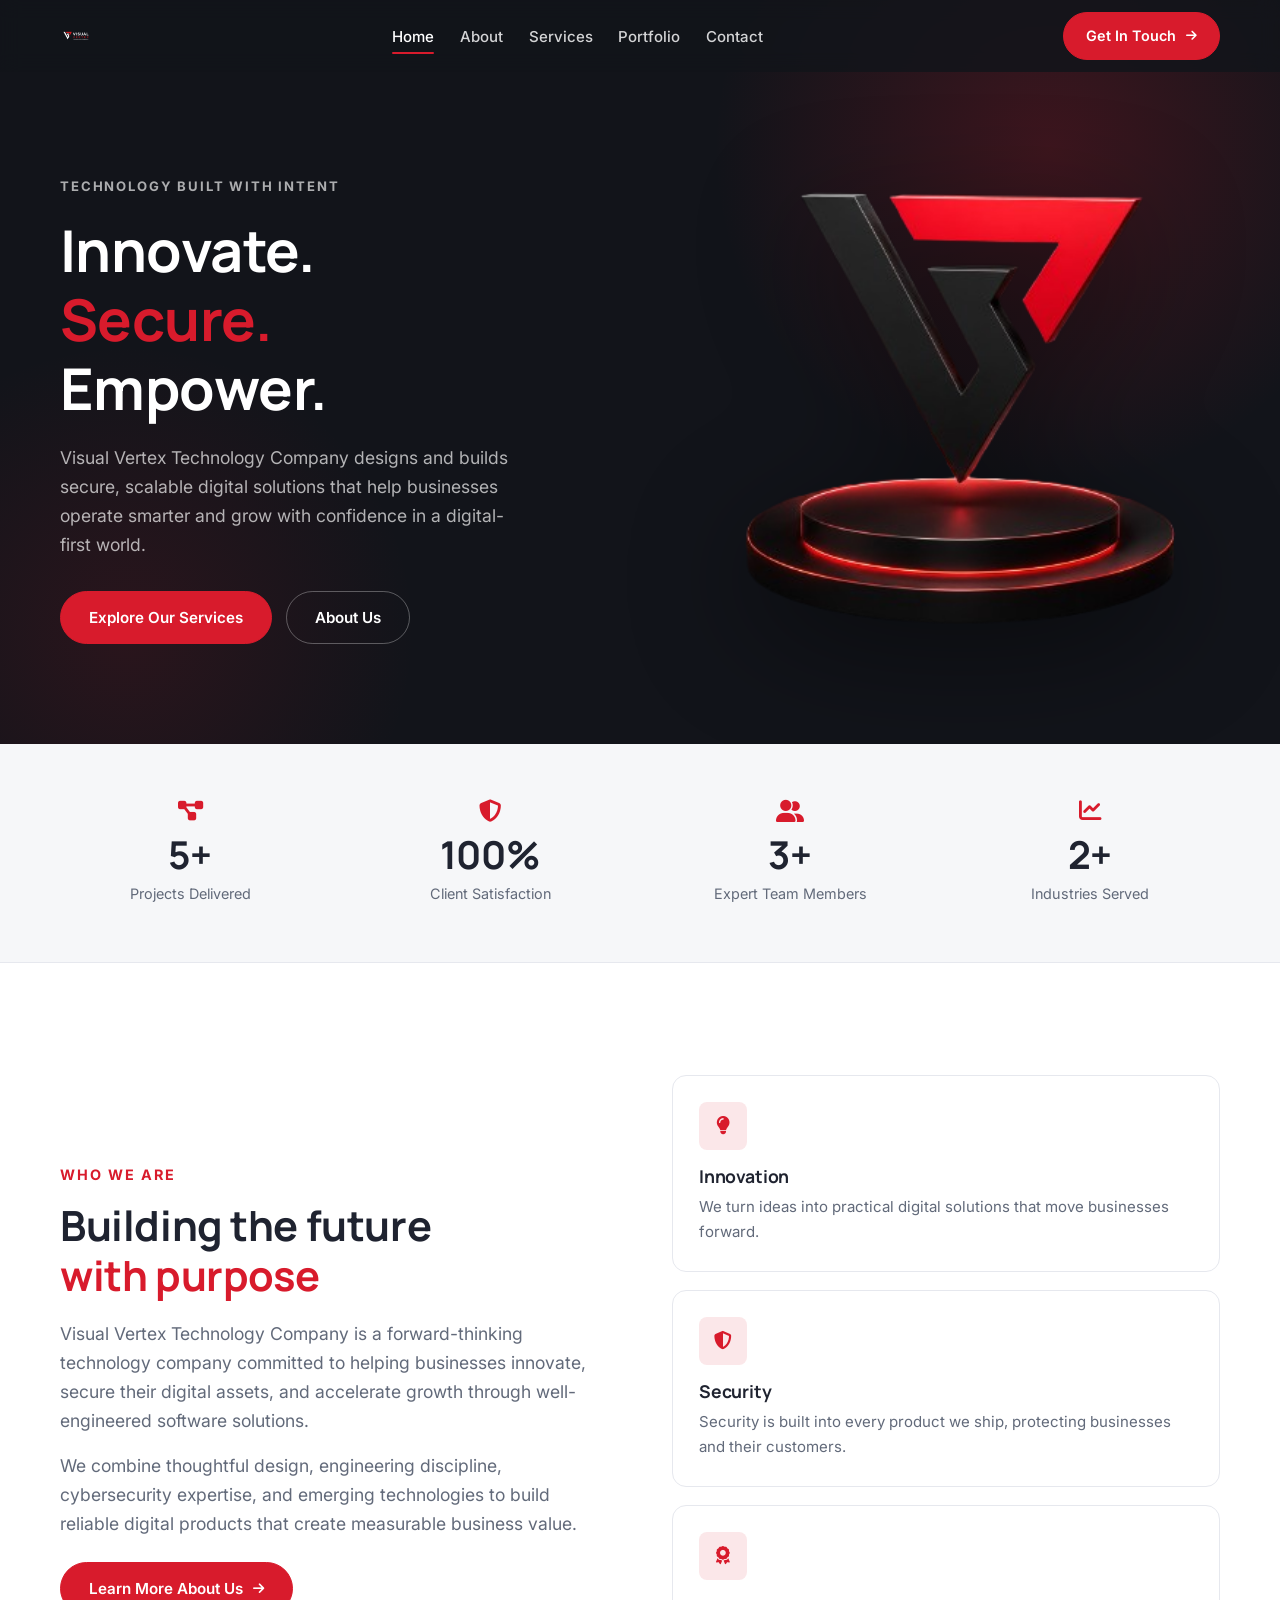
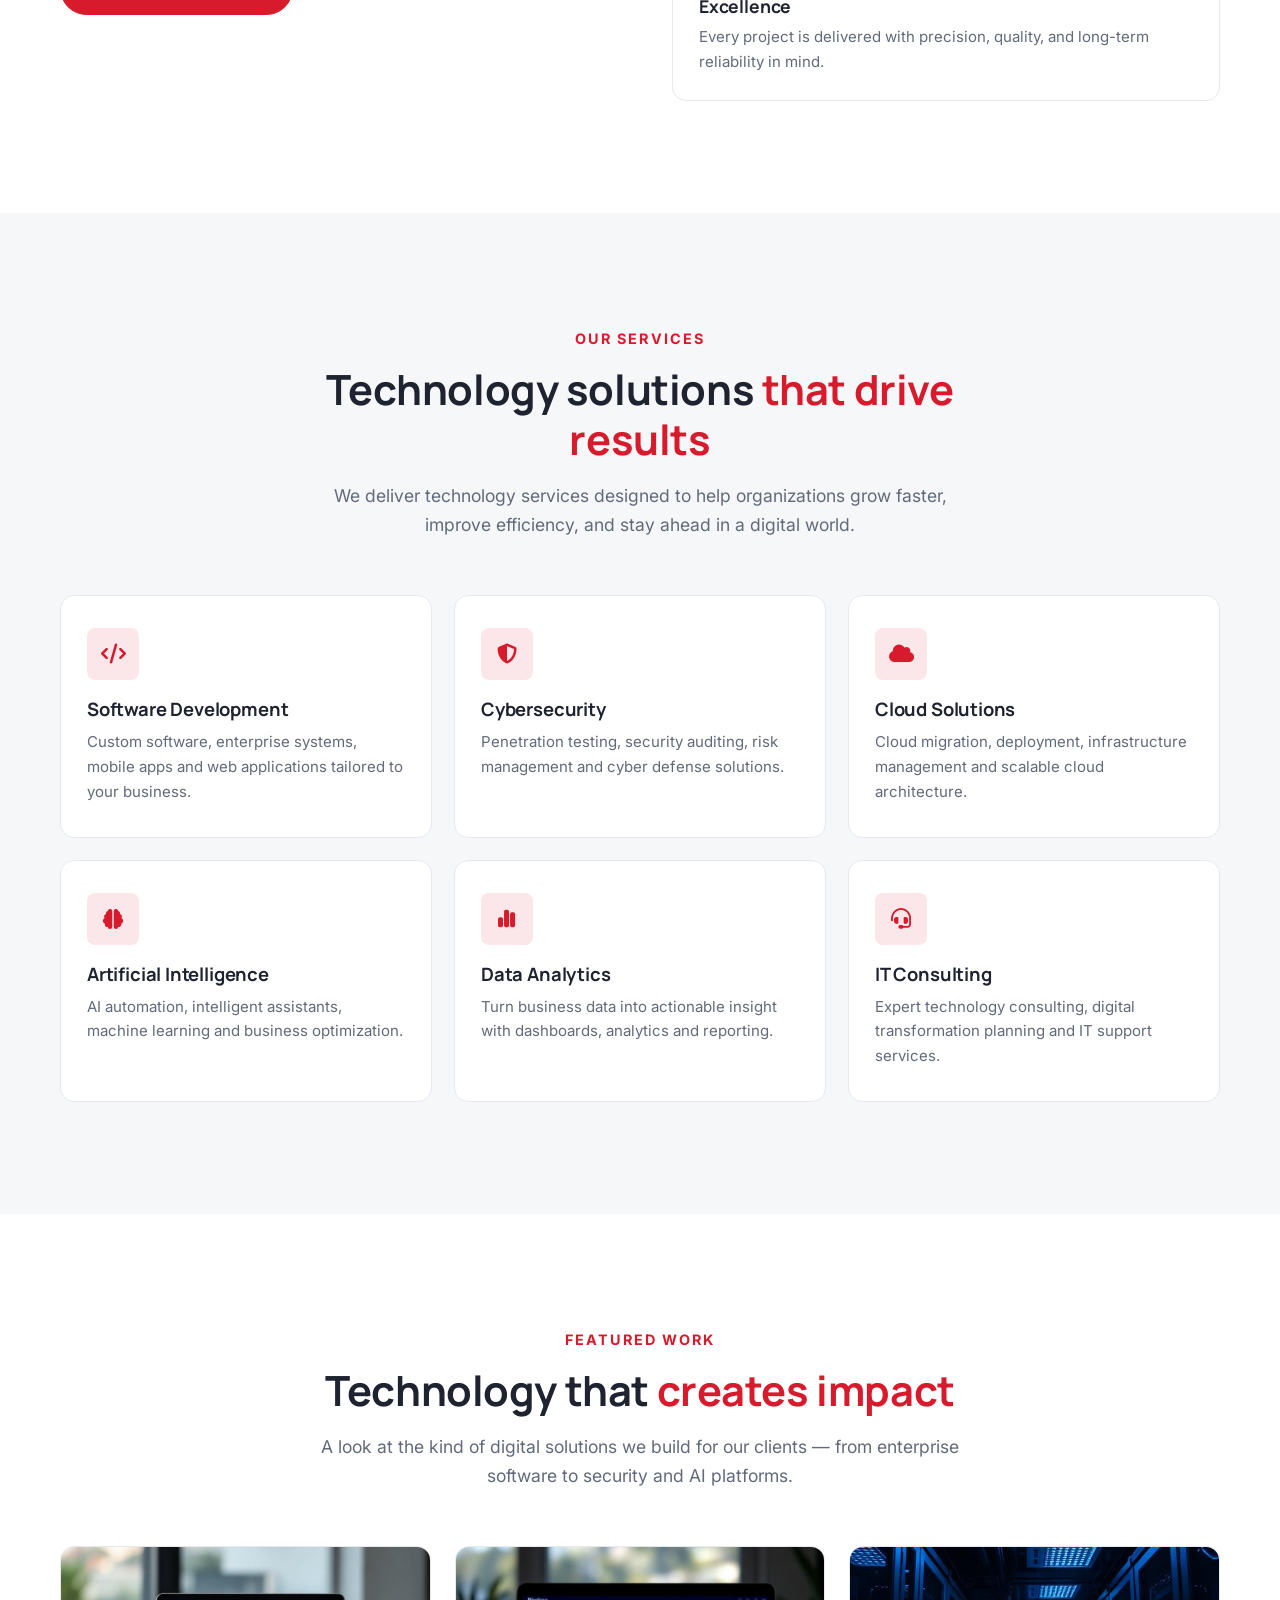
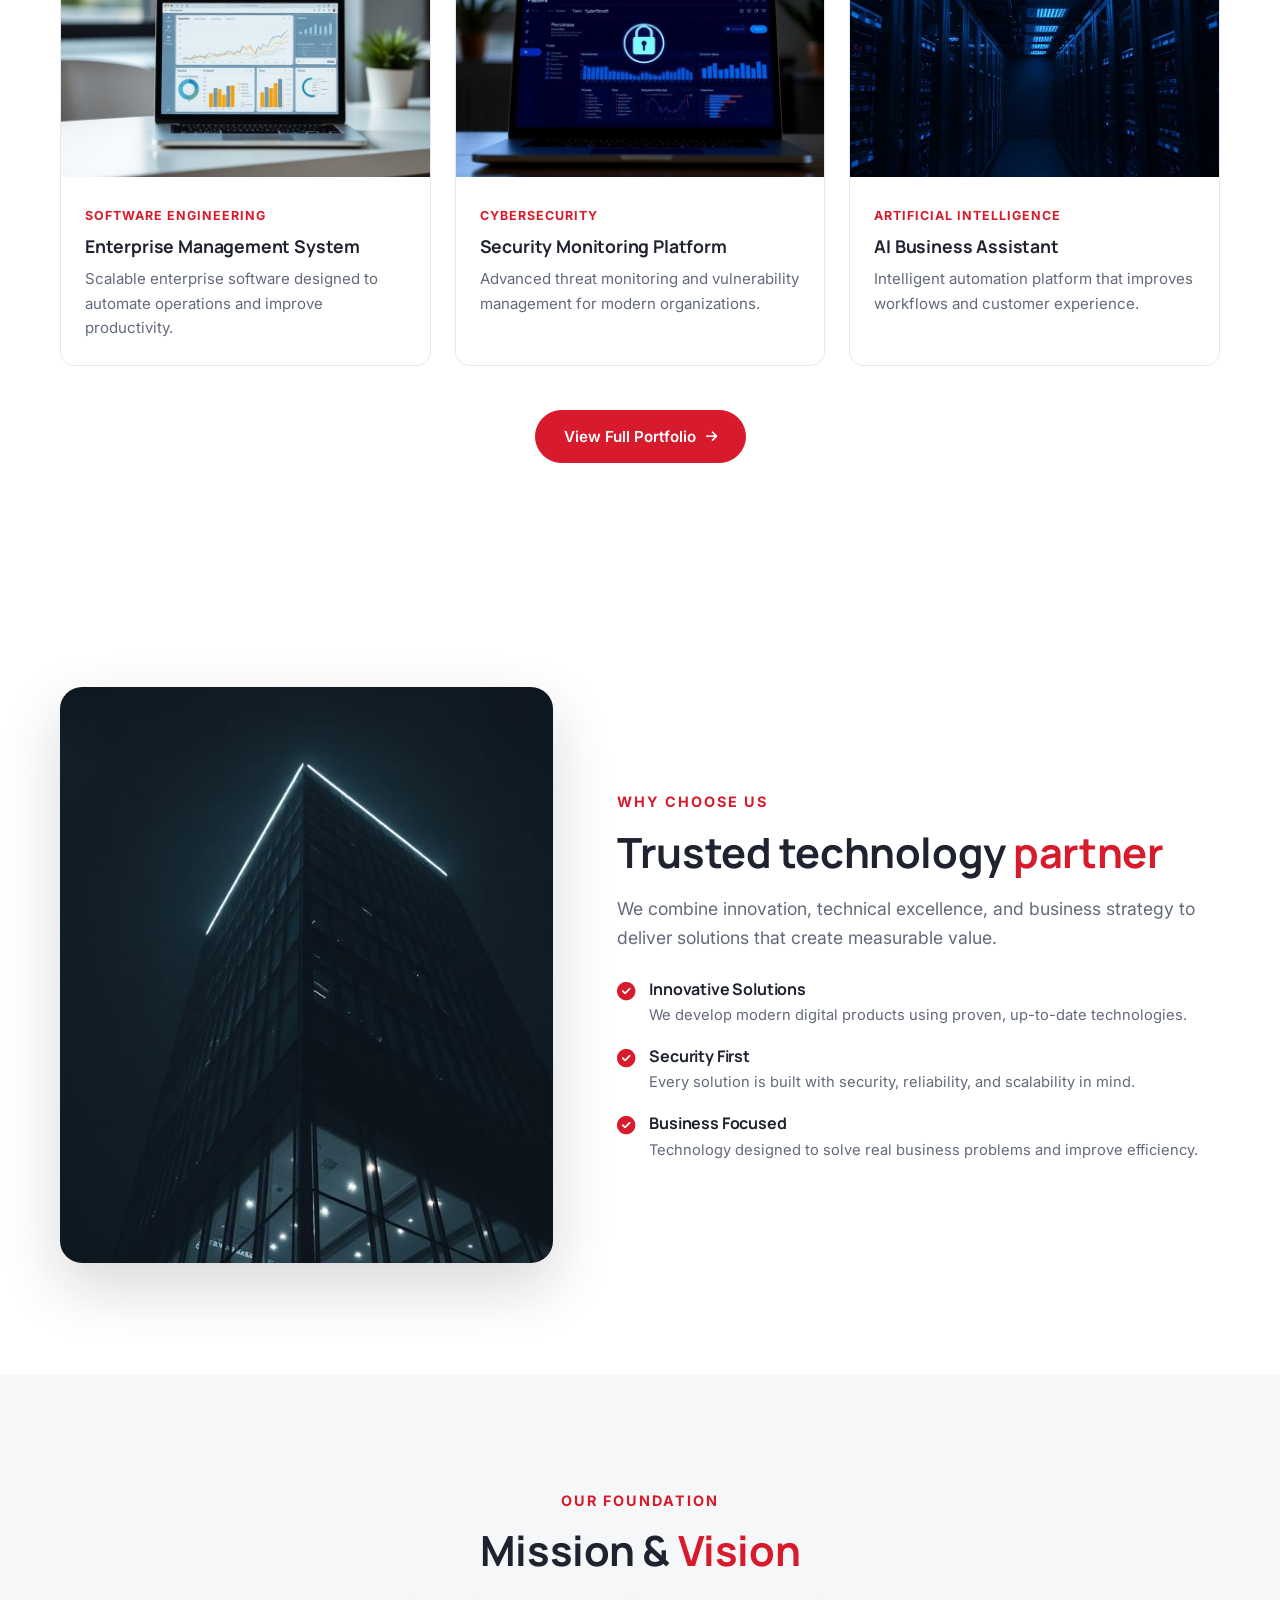
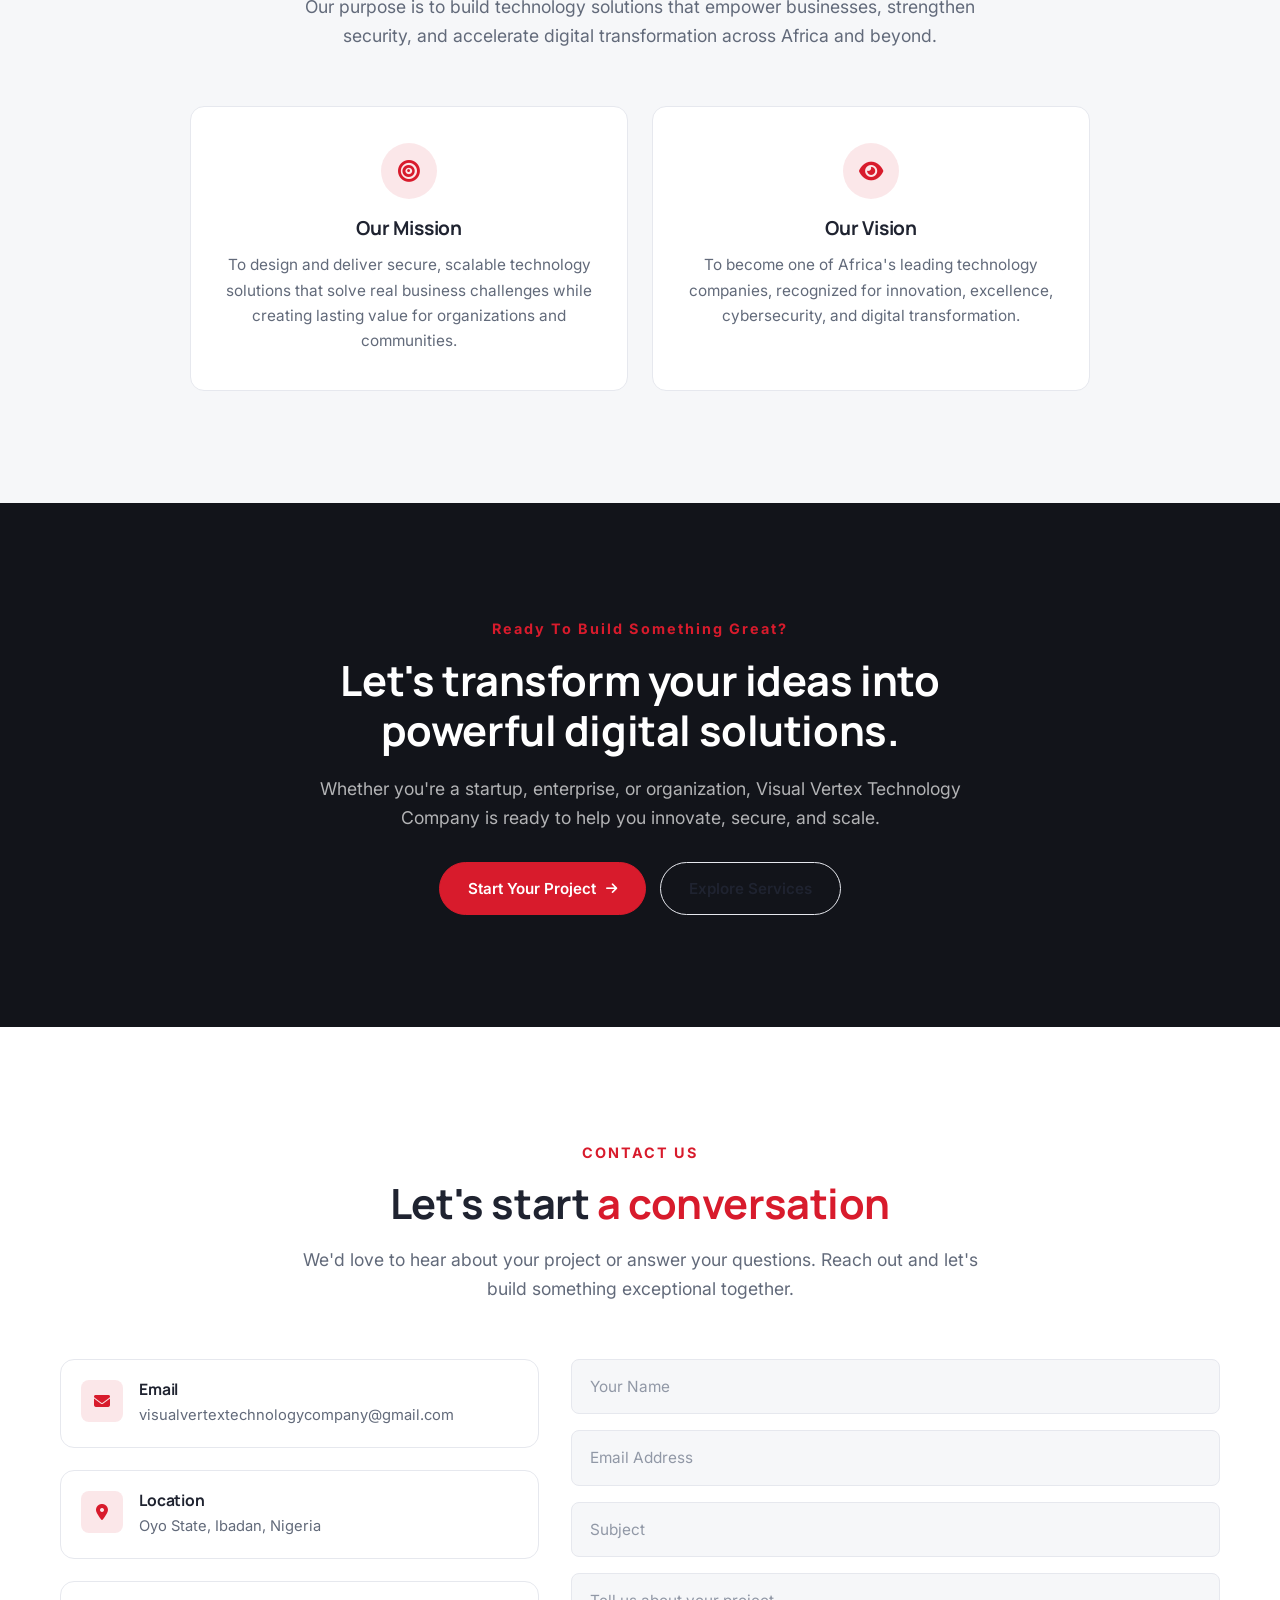
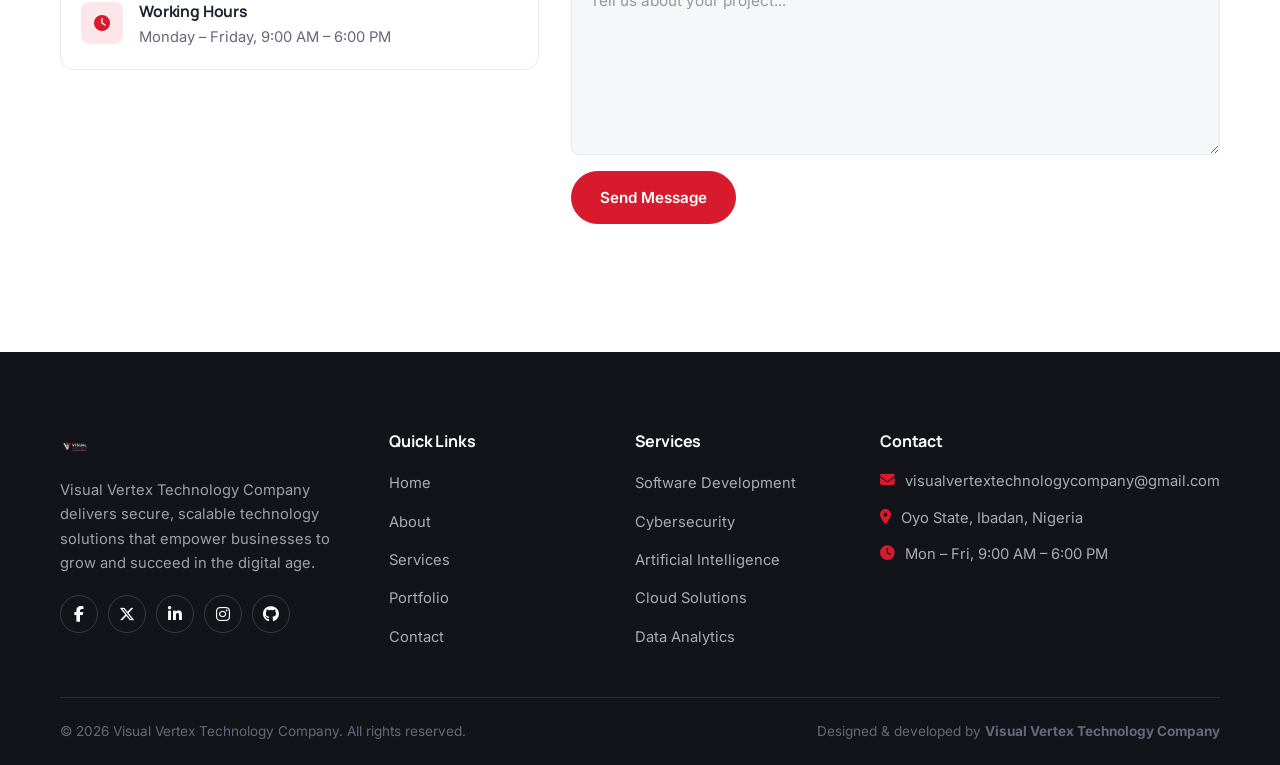
==== commit 04e4ce6c: "Latest updates" ====
--- a/index.html
+++ b/index.html
@@ -28,7 +28,7 @@
   <link rel="icon" type="image/png" sizes="48x48" href="favicon/favicon-48x48.png">
   <link rel="icon" type="image/png" sizes="96x96" href="favicon/favicon-96x96.png">
   <link rel="apple-touch-icon" sizes="180x180" href="favicon/apple-touch-icon.png">
-  <link rel="manifest" href="favicon/site.webmanifest">
+  <link rel="manifest" href="site.webmanifest">
 
   <!-- Fonts -->
   <link rel="preconnect" href="https://fonts.googleapis.com">
--- a/css/style.css
+++ b/css/style.css
@@ -1182,9 +1182,15 @@
   }
 
   .hero-image {
-    order: -1;
-    max-width: 320px;
+    max-width: 220px;
     margin-inline: auto;
+    margin-top: 8px;
+  }
+
+  #hero::before {
+    background:
+      radial-gradient(320px circle at 50% 15%, rgba(216, 27, 44, 0.2), transparent 65%),
+      radial-gradient(260px circle at 50% 90%, rgba(216, 27, 44, 0.12), transparent 65%);
   }
 
   .about-grid,
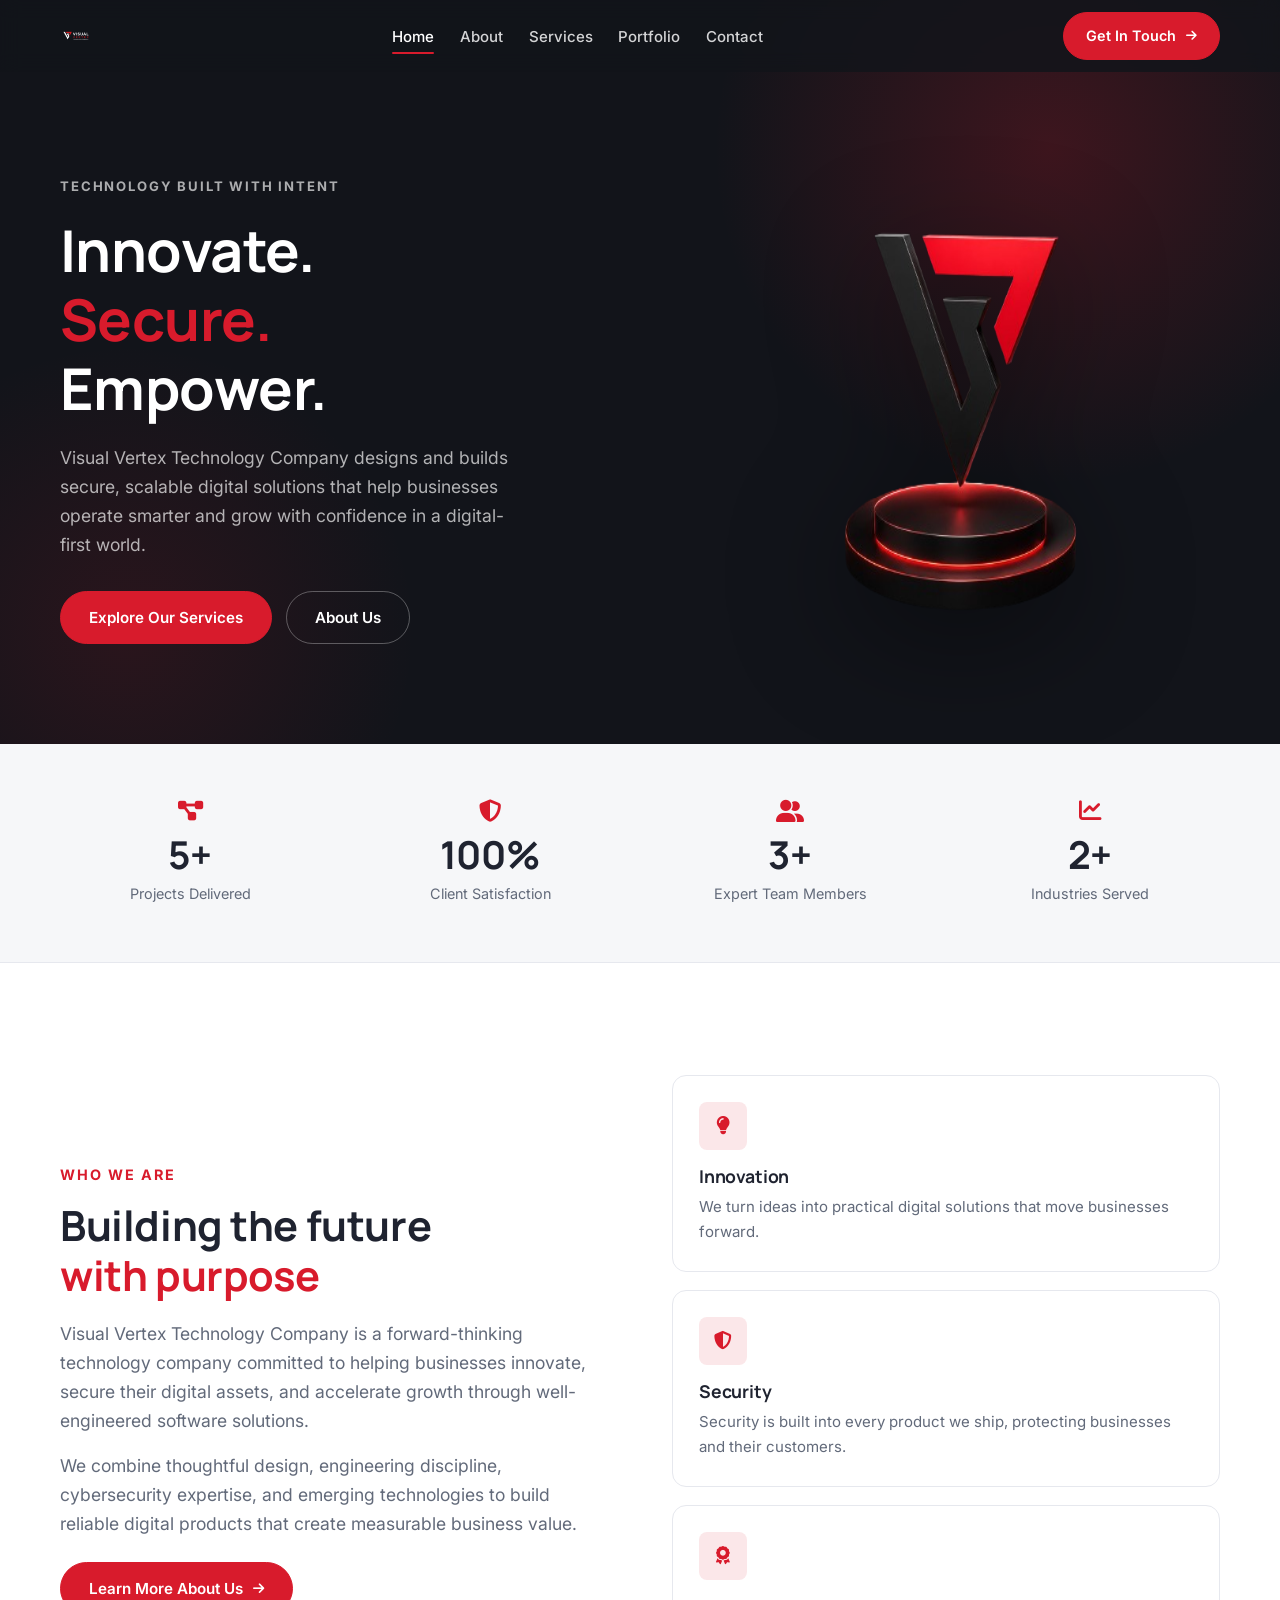
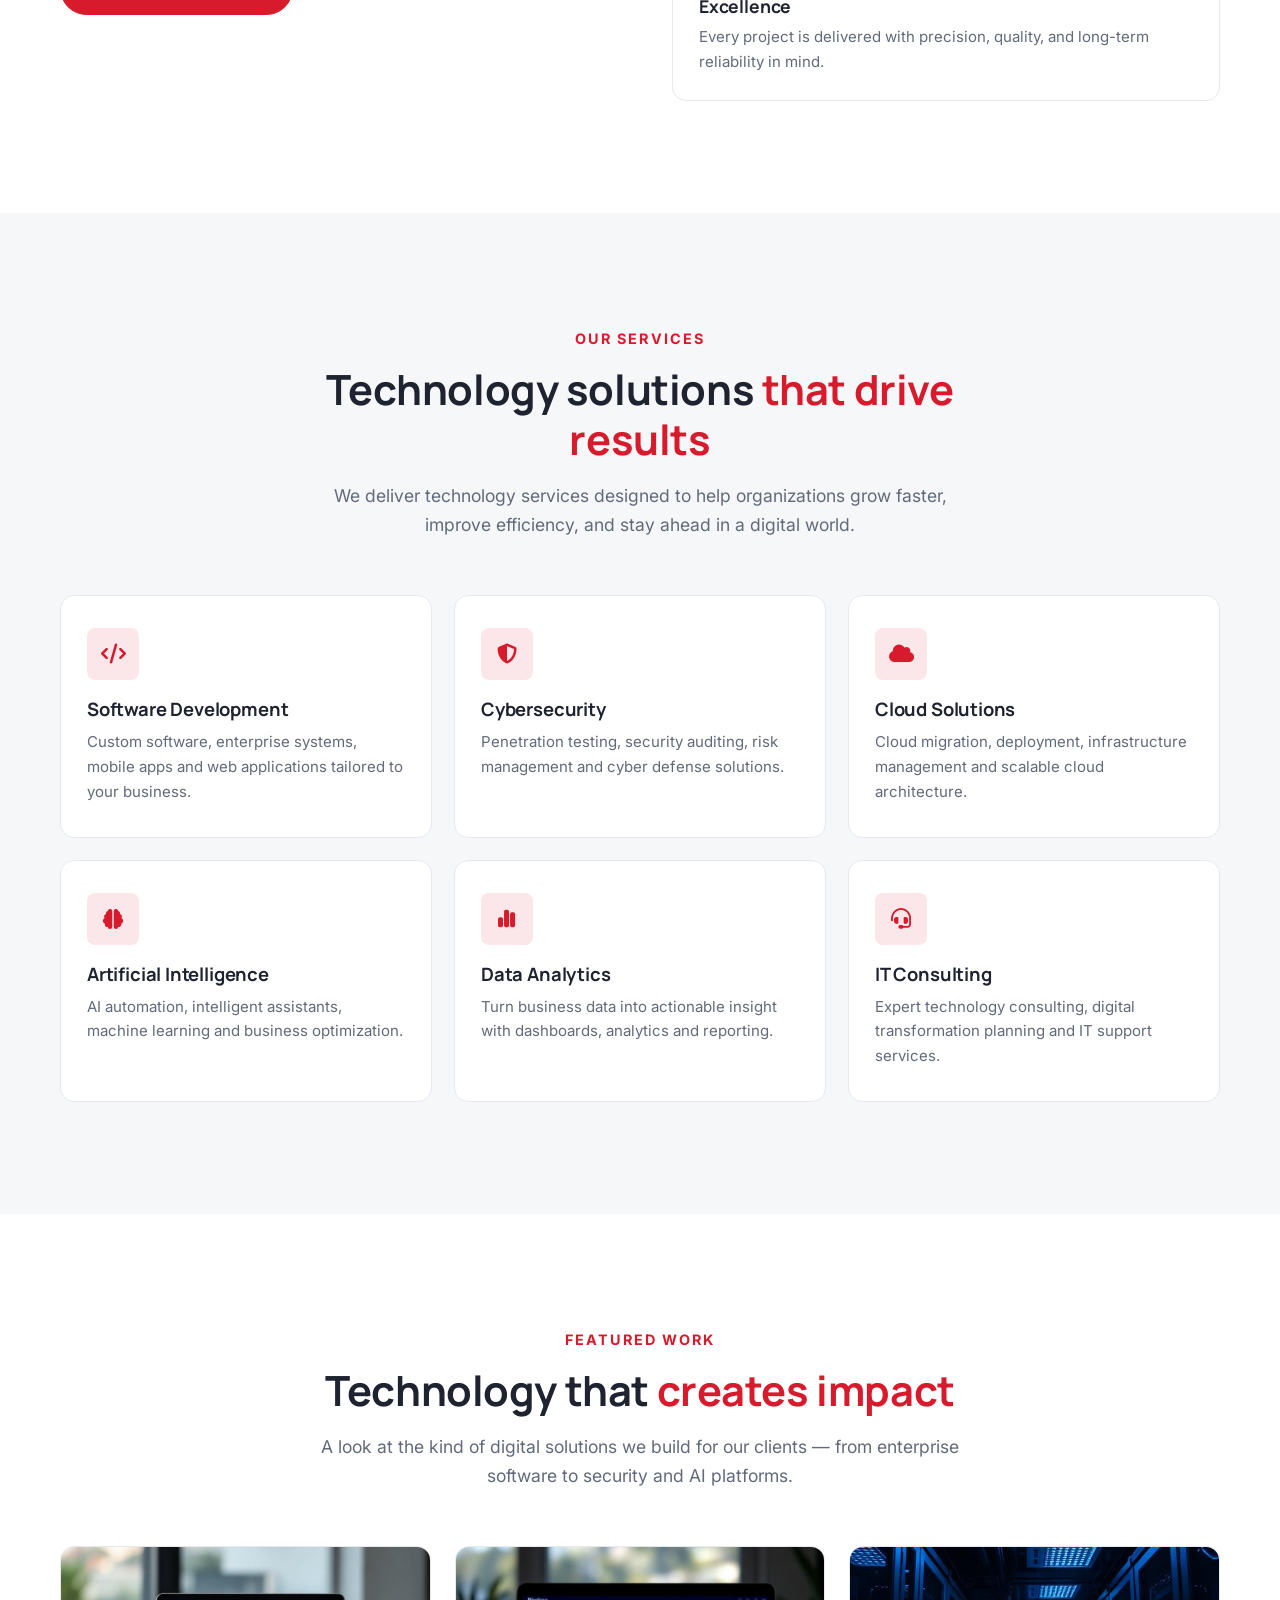
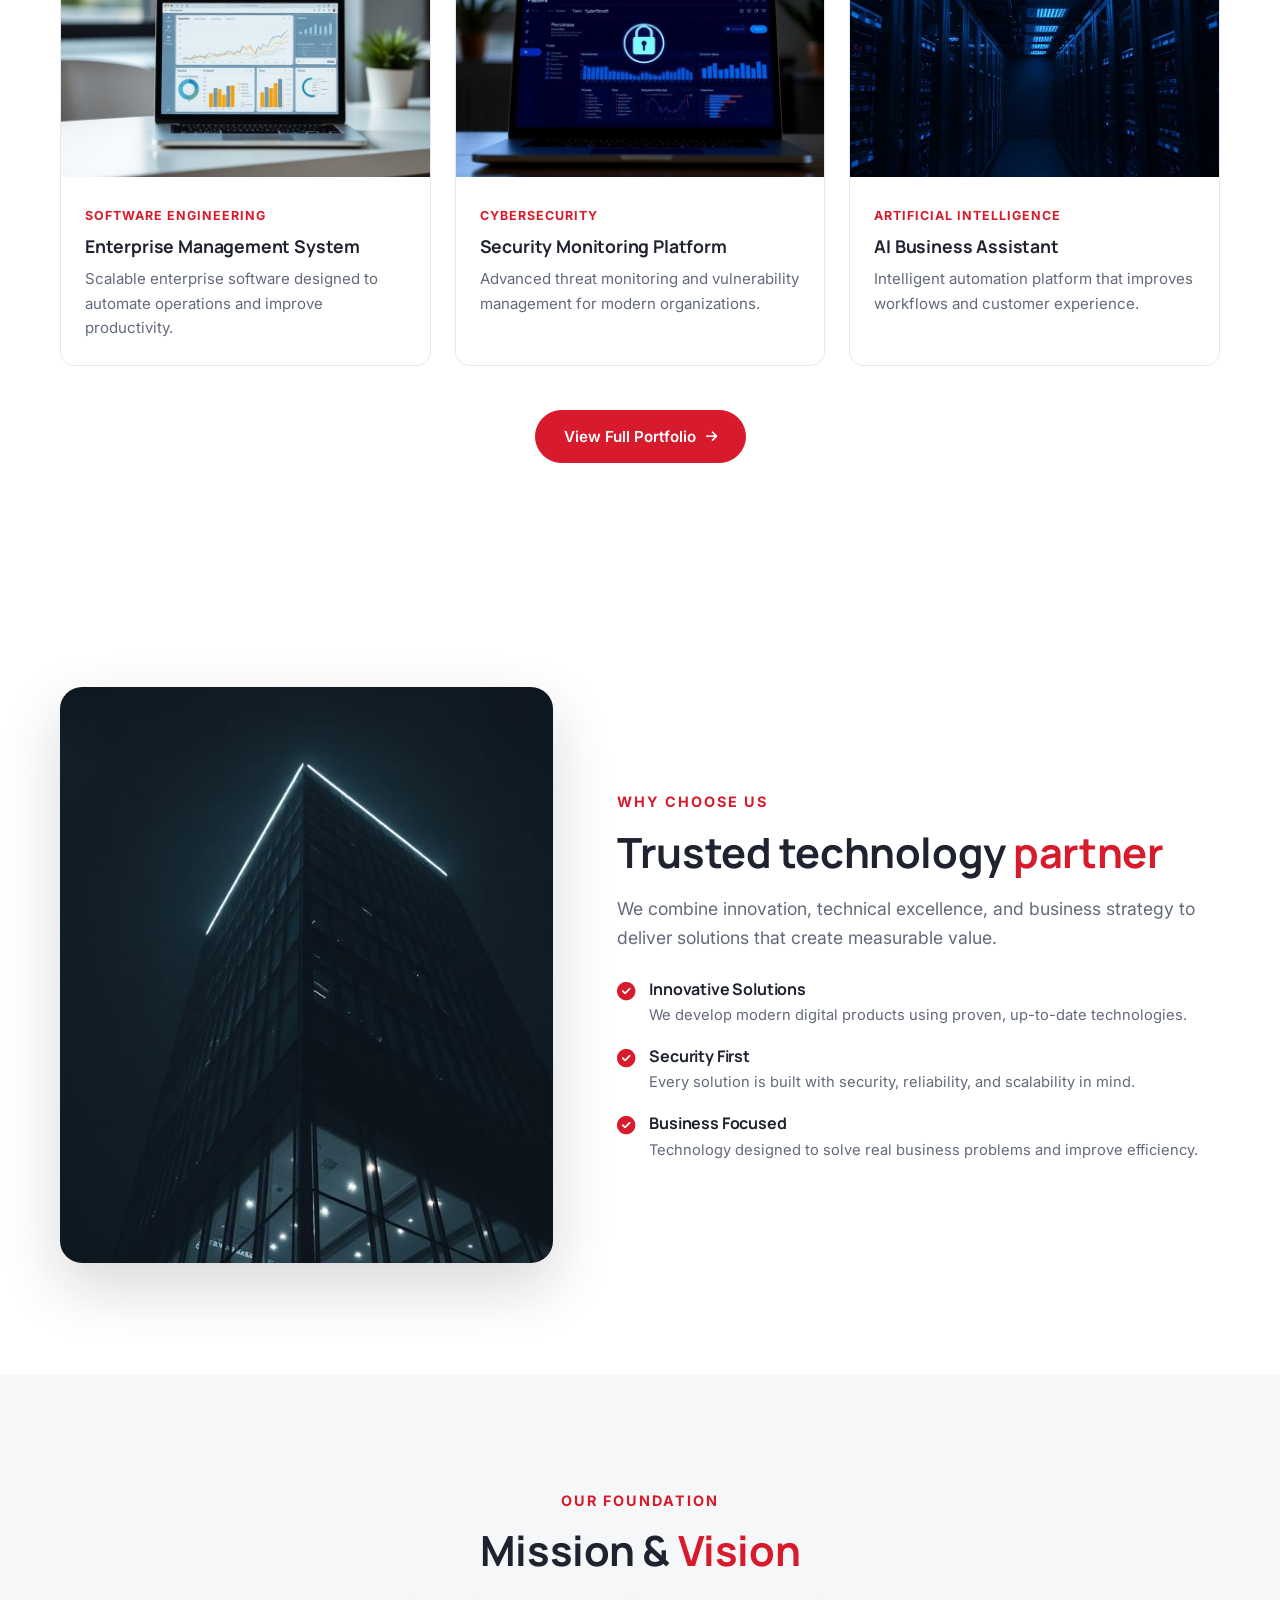
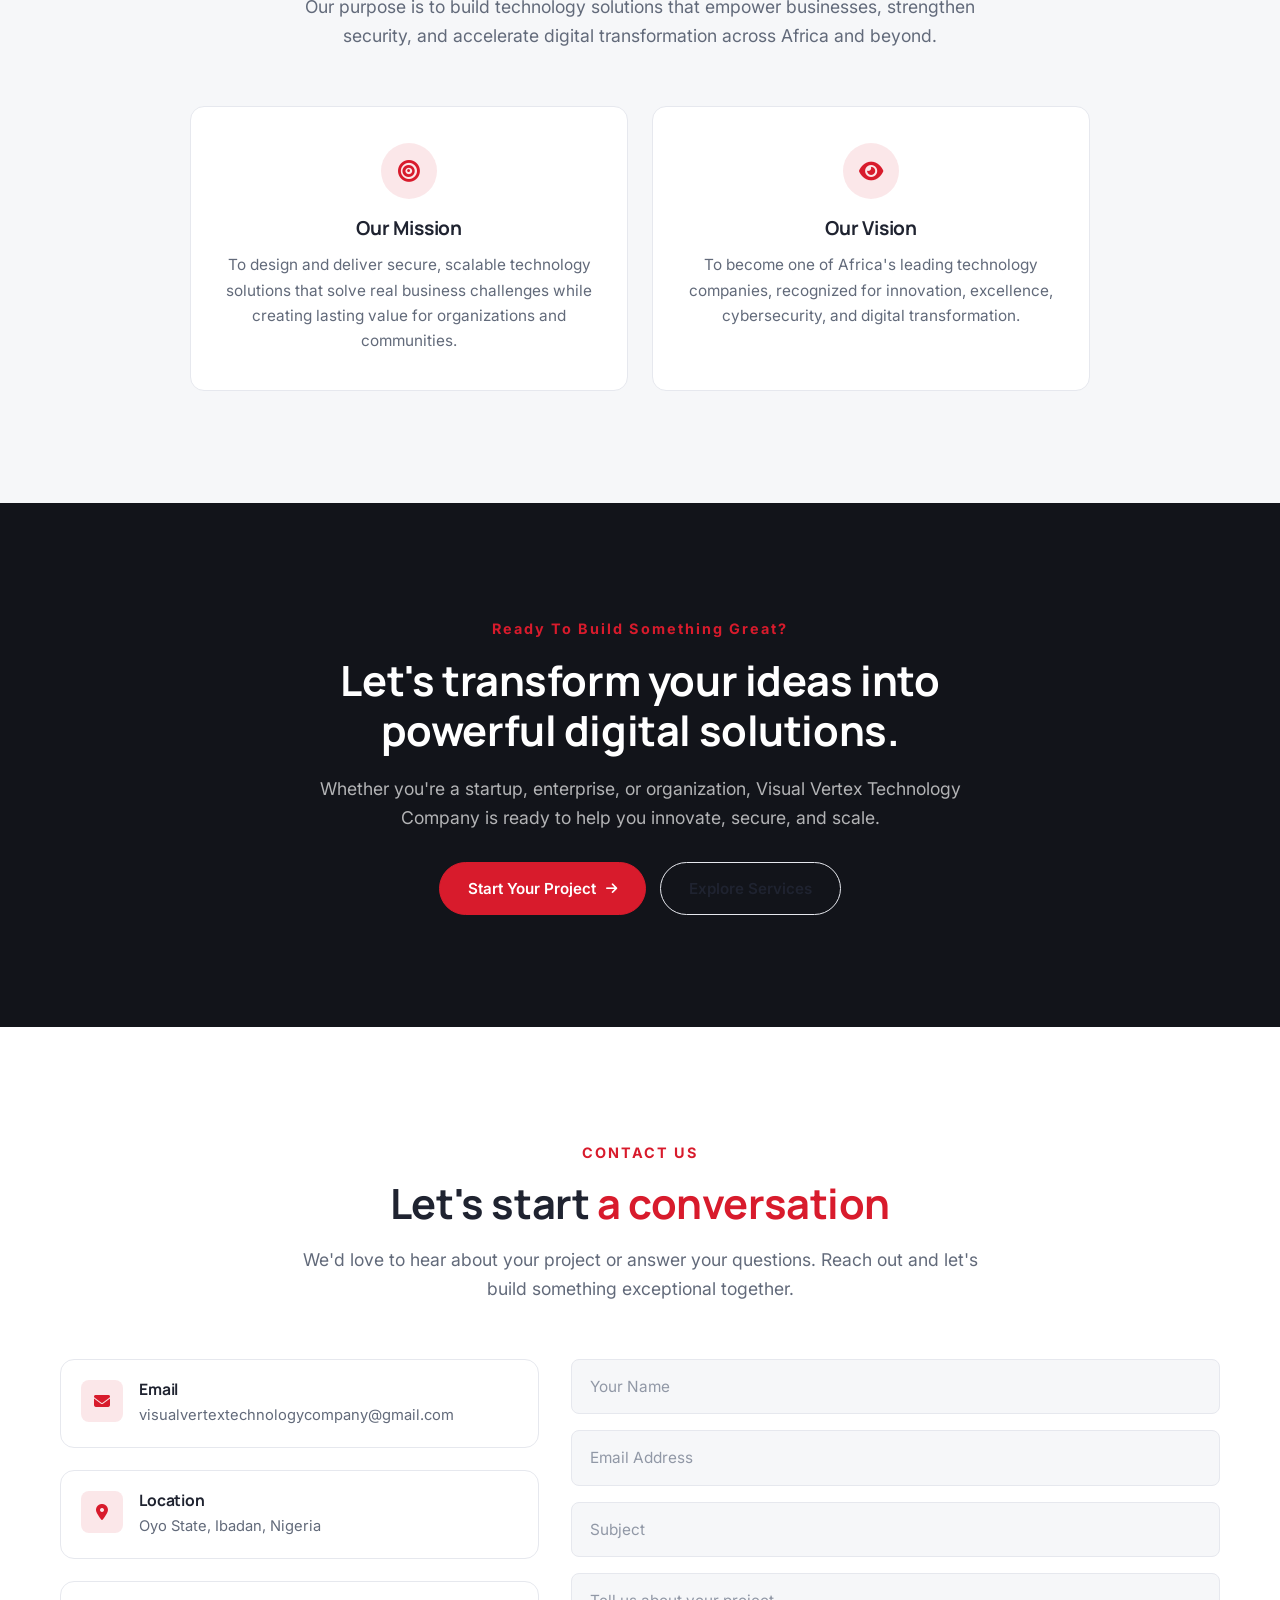
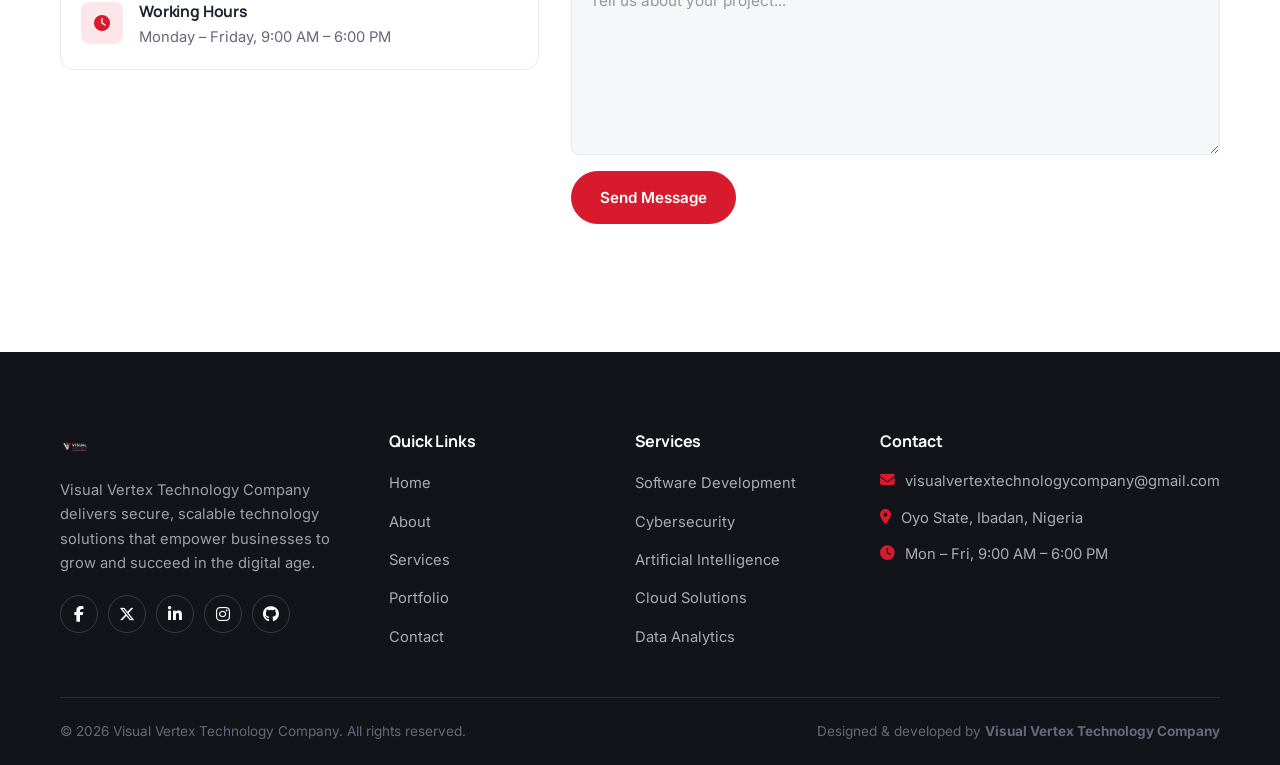
==== commit 4752efa9: "Latest updates" ====
--- a/index.html
+++ b/index.html
@@ -94,7 +94,7 @@
         </div>
 
         <div class="hero-image">
-          <img src="images/hero-illustration.png" alt="Illustration representing Visual Vertex's technology solutions" width="480" height="480" loading="eager">
+          <img src="images/hero.png" alt="Illustration representing Visual Vertex's technology solutions" width="480" height="480" loading="eager">
         </div>
       </div>
     </section>
--- a/css/style.css
+++ b/css/style.css
@@ -490,7 +490,7 @@
 
 .hero-image img {
   width: 100%;
-  max-width: 480px;
+  max-width: auto;
   margin-inline: auto;
   filter: drop-shadow(0 30px 60px rgba(0, 0, 0, 0.45));
 }
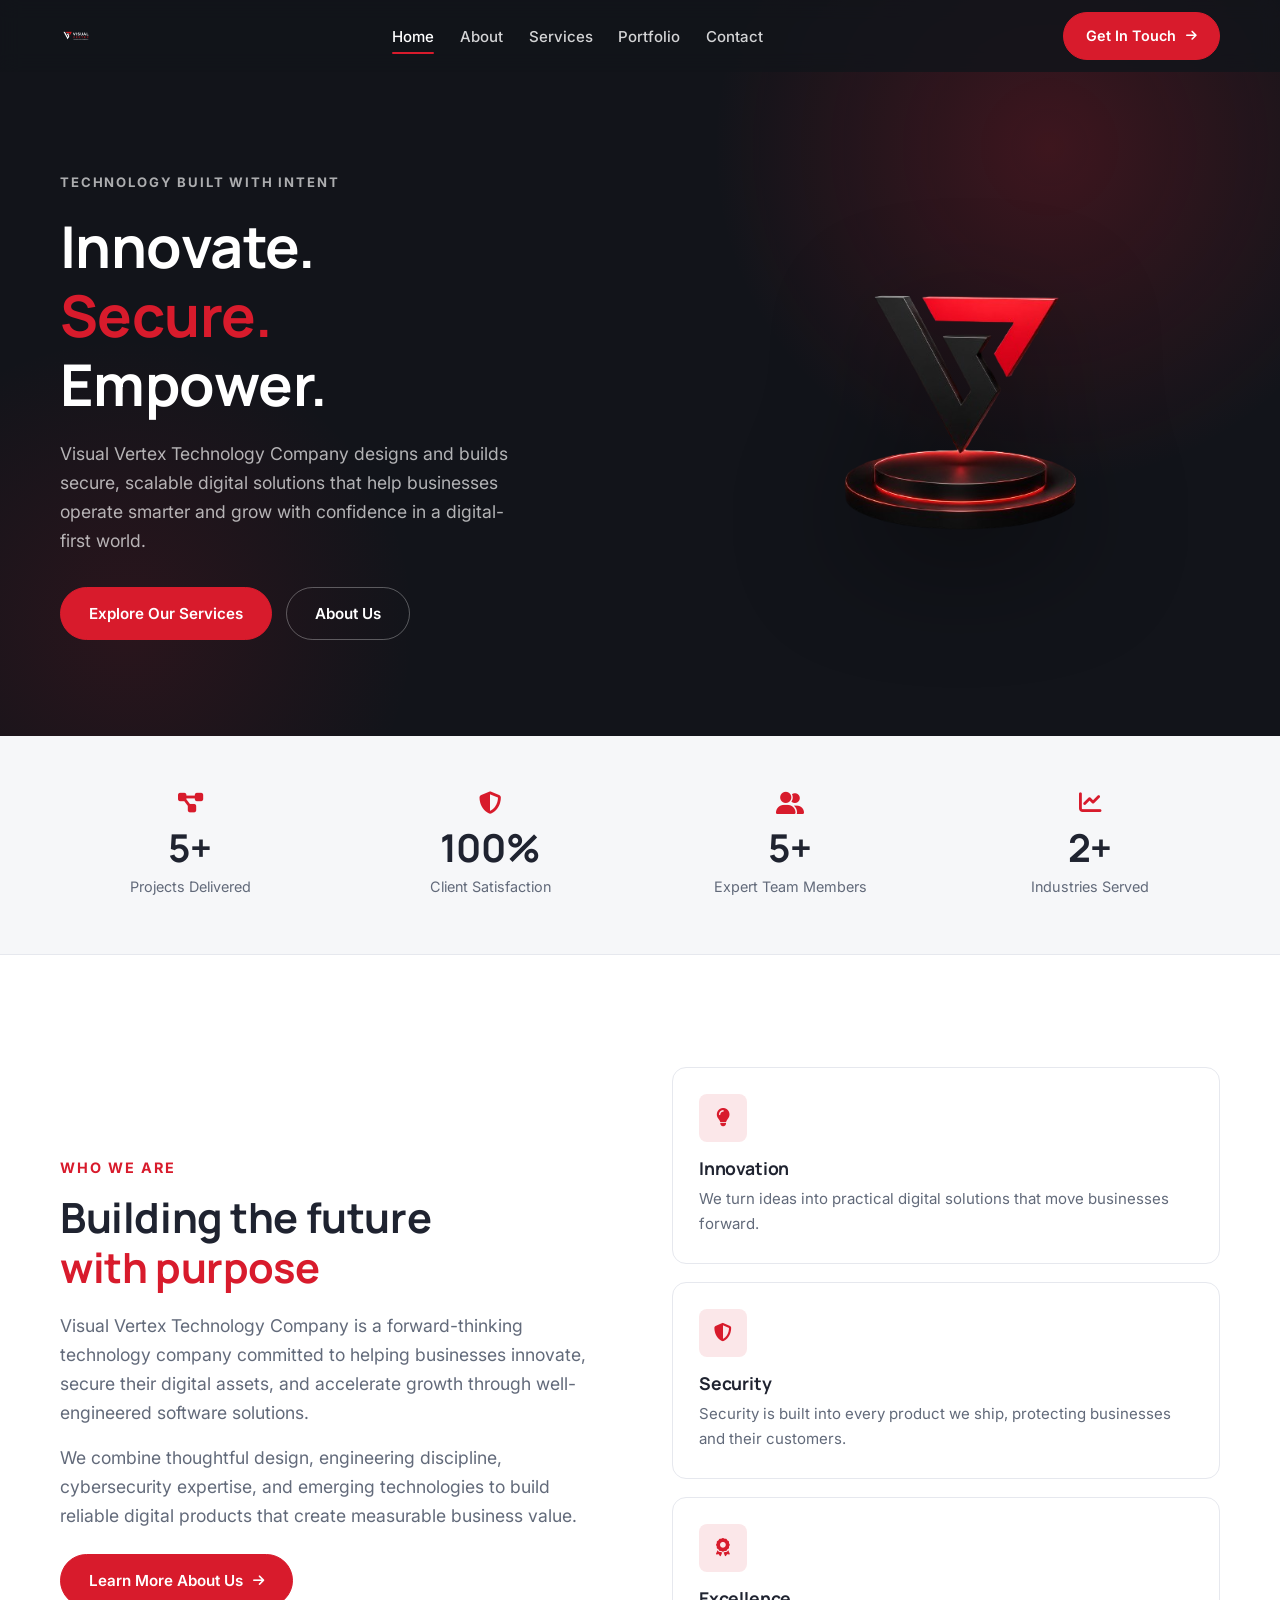
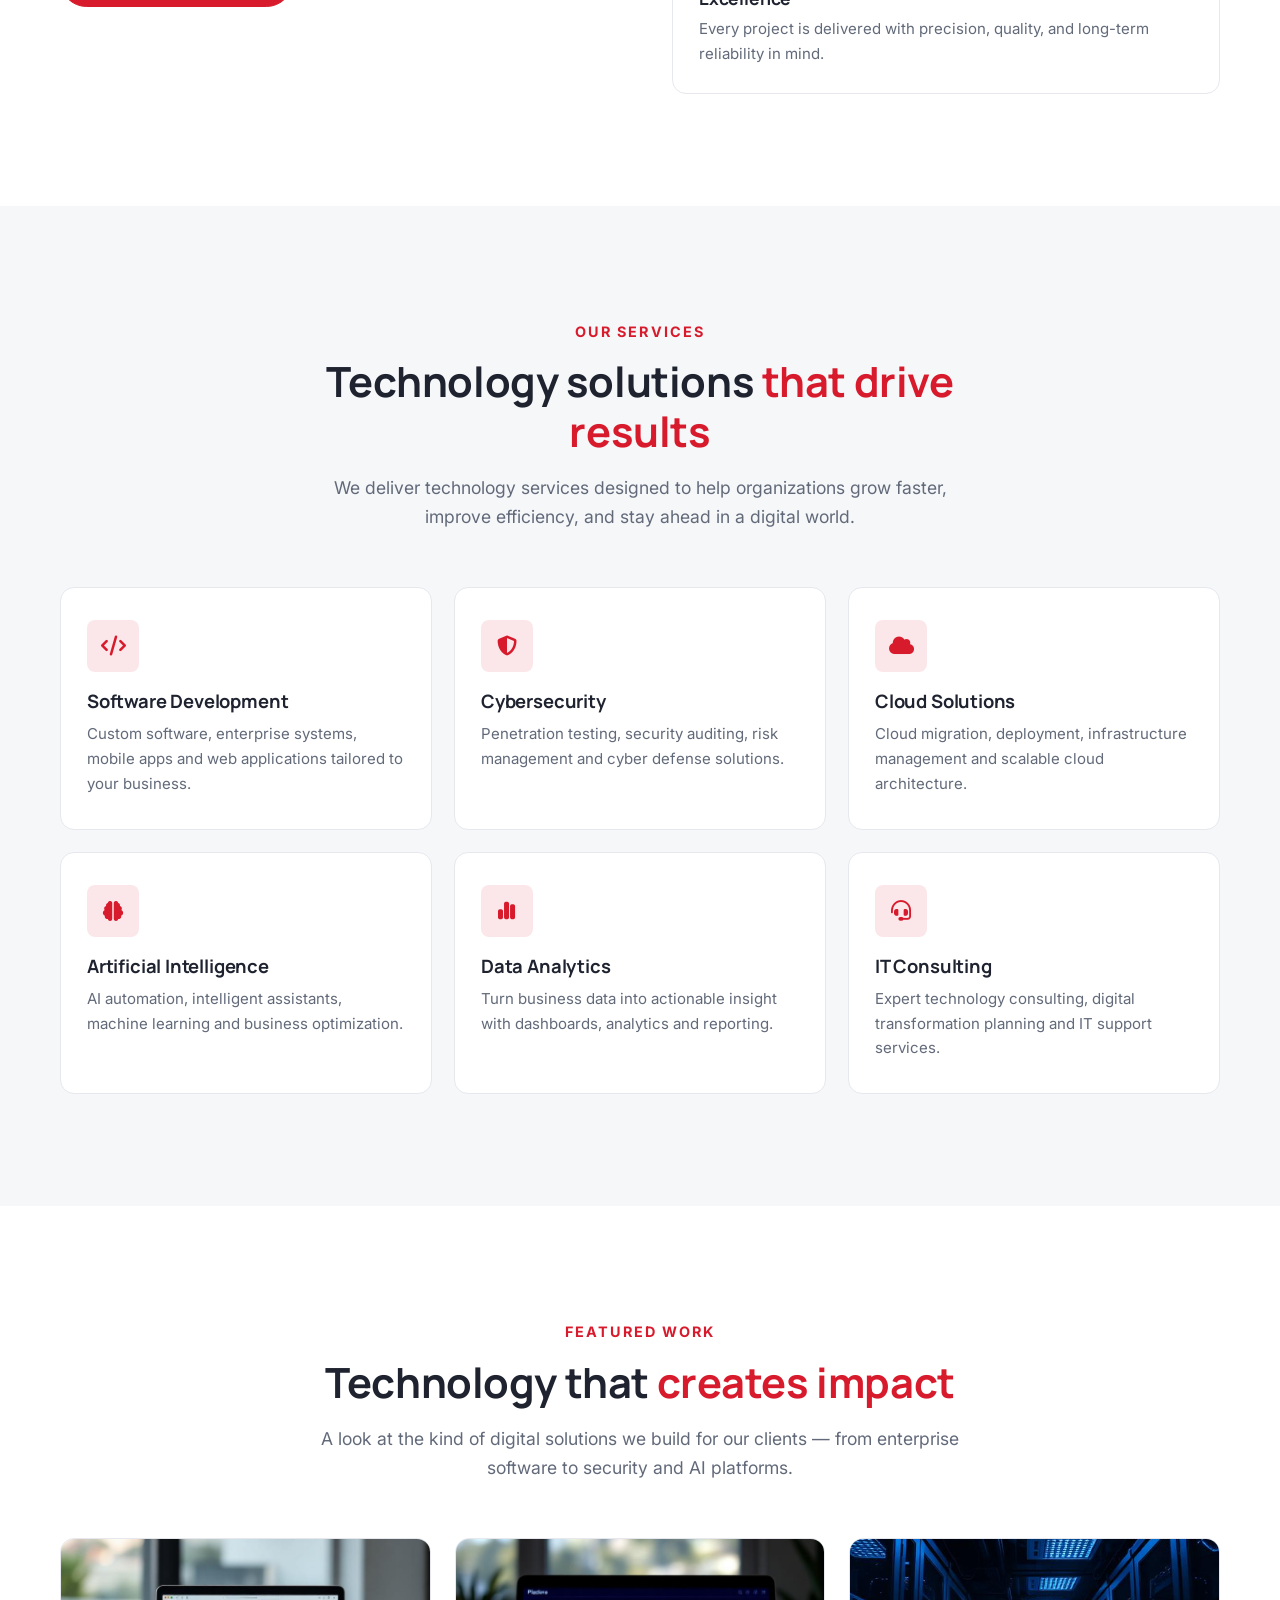
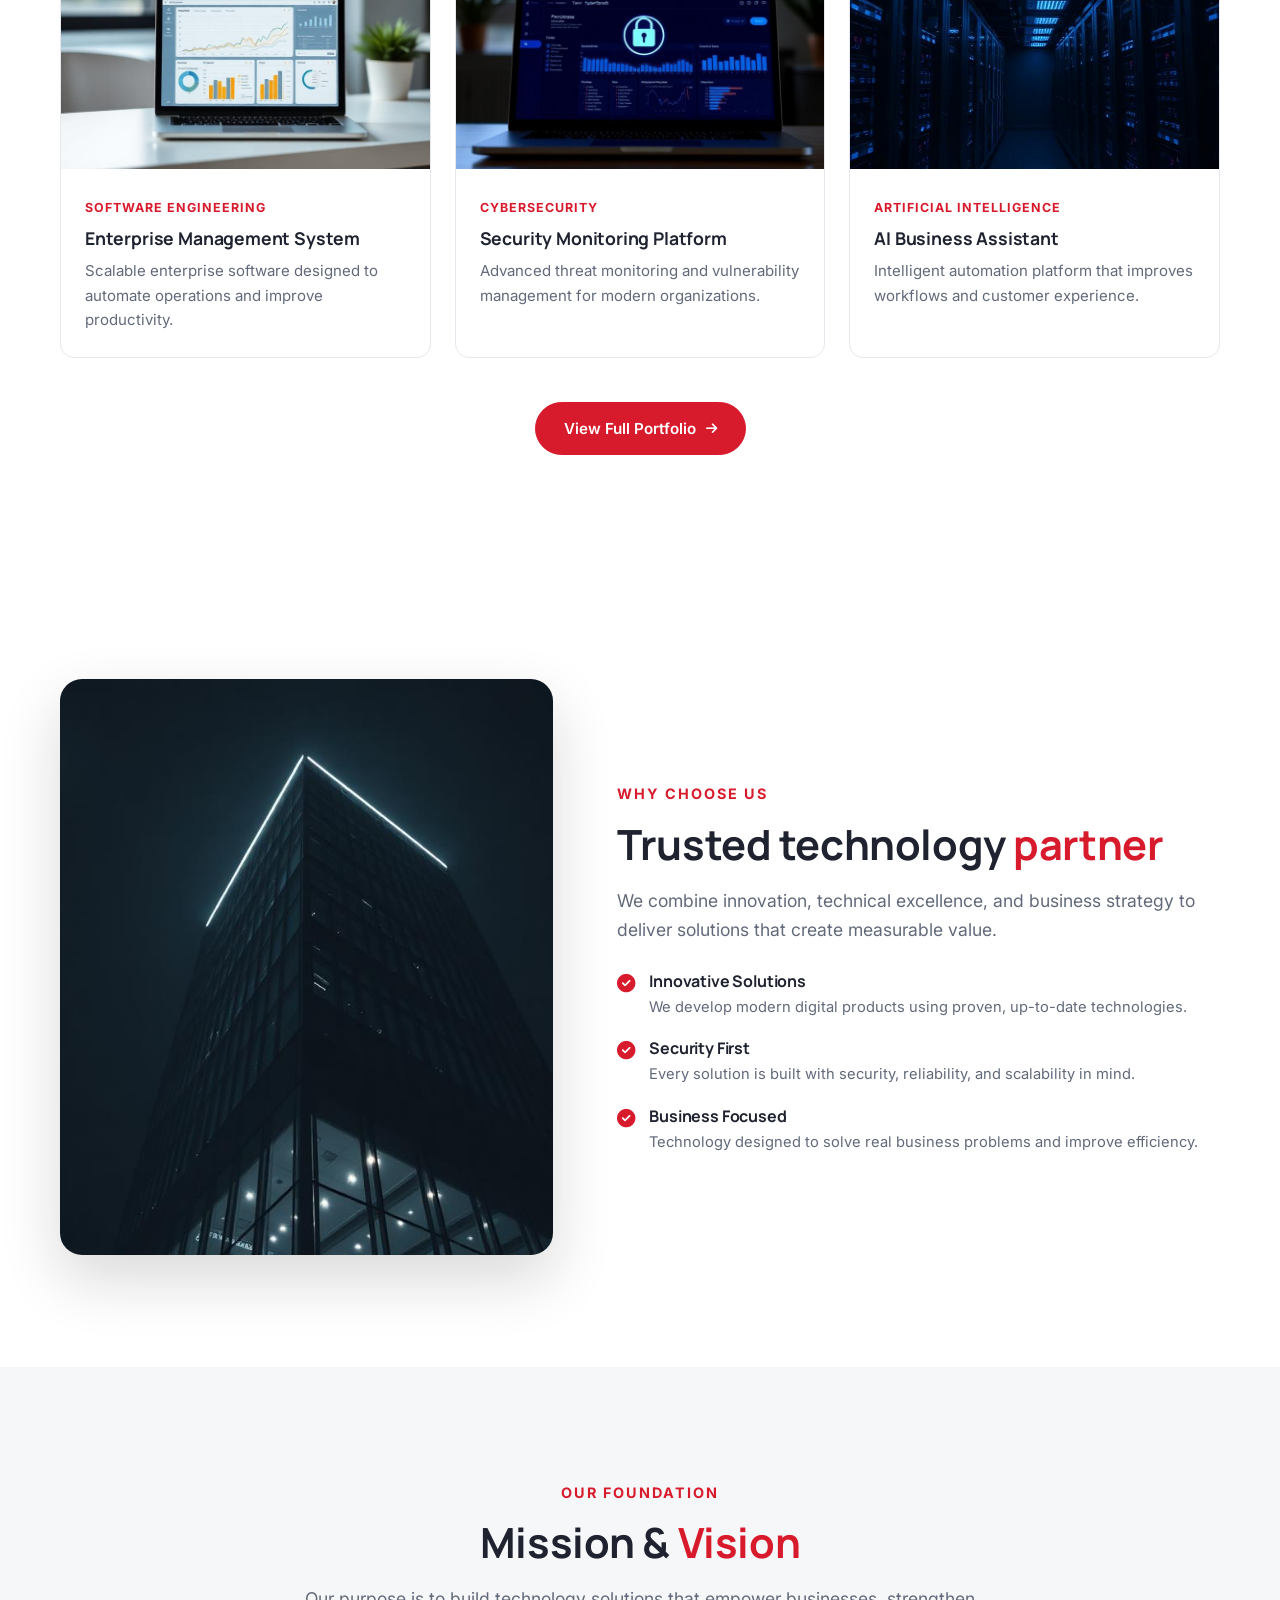
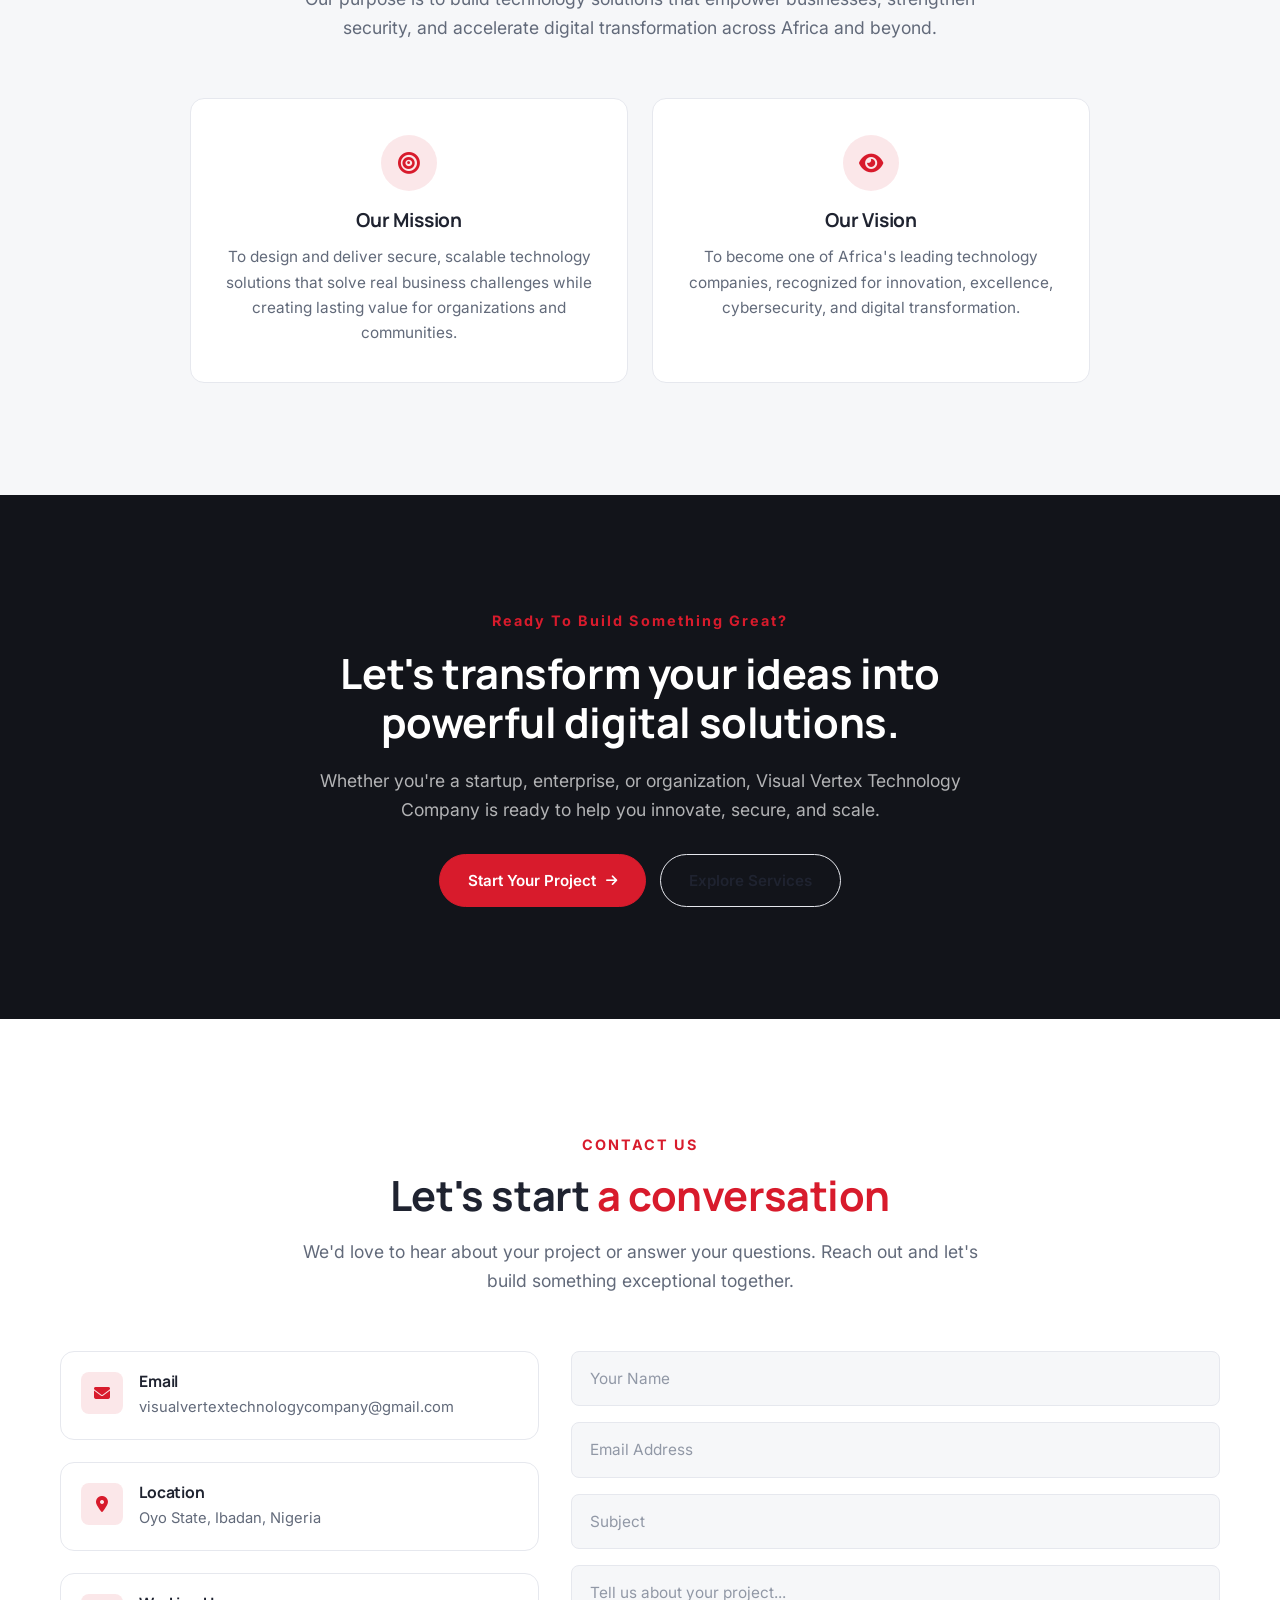
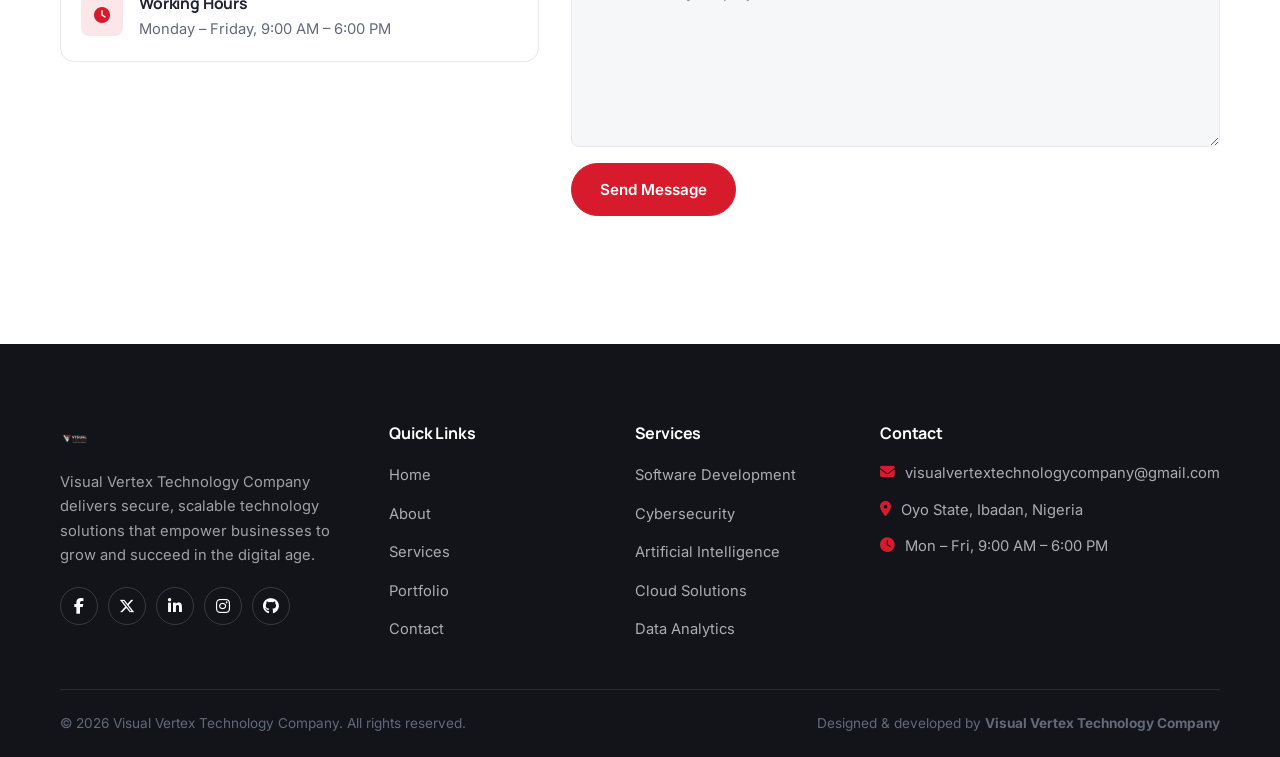
==== commit 0d87527b: "Latest updates" ====
--- a/index.html
+++ b/index.html
@@ -94,7 +94,7 @@
         </div>
 
         <div class="hero-image">
-          <img src="images/hero.png" alt="Illustration representing Visual Vertex's technology solutions" width="480" height="480" loading="eager">
+          <img src="images/hero.png" alt="Illustration representing Visual Vertex's technology solutions" width="480" height="auto" loading="eager">
         </div>
       </div>
     </section>
@@ -115,7 +115,7 @@
           </div>
           <div class="stat-card">
             <i class="fa-solid fa-user-group" aria-hidden="true"></i>
-            <h2 data-target="3" data-suffix="+">0</h2>
+            <h2 data-target="5" data-suffix="+">0</h2>
             <p>Expert Team Members</p>
           </div>
           <div class="stat-card">
--- a/css/style.css
+++ b/css/style.css
@@ -490,7 +490,7 @@
 
 .hero-image img {
   width: 100%;
-  max-width: auto;
+  max-width: 480;
   margin-inline: auto;
   filter: drop-shadow(0 30px 60px rgba(0, 0, 0, 0.45));
 }
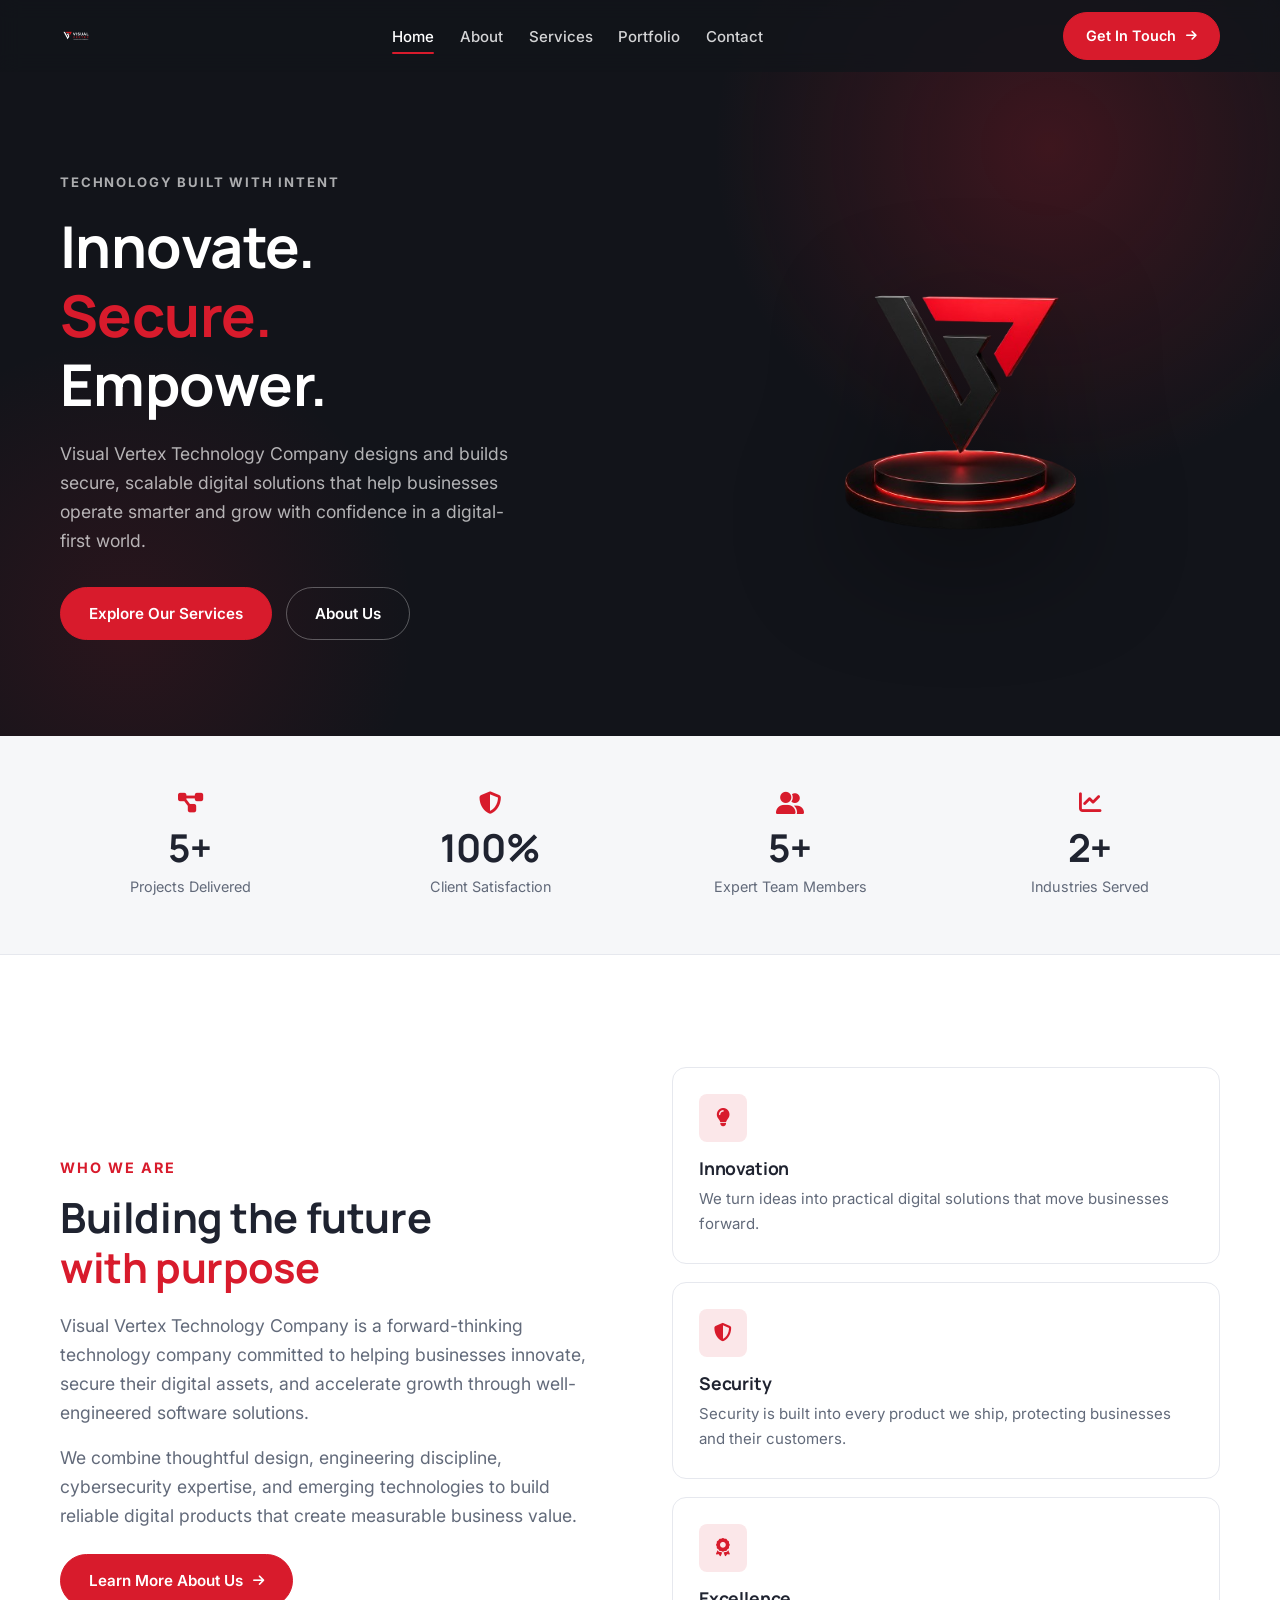
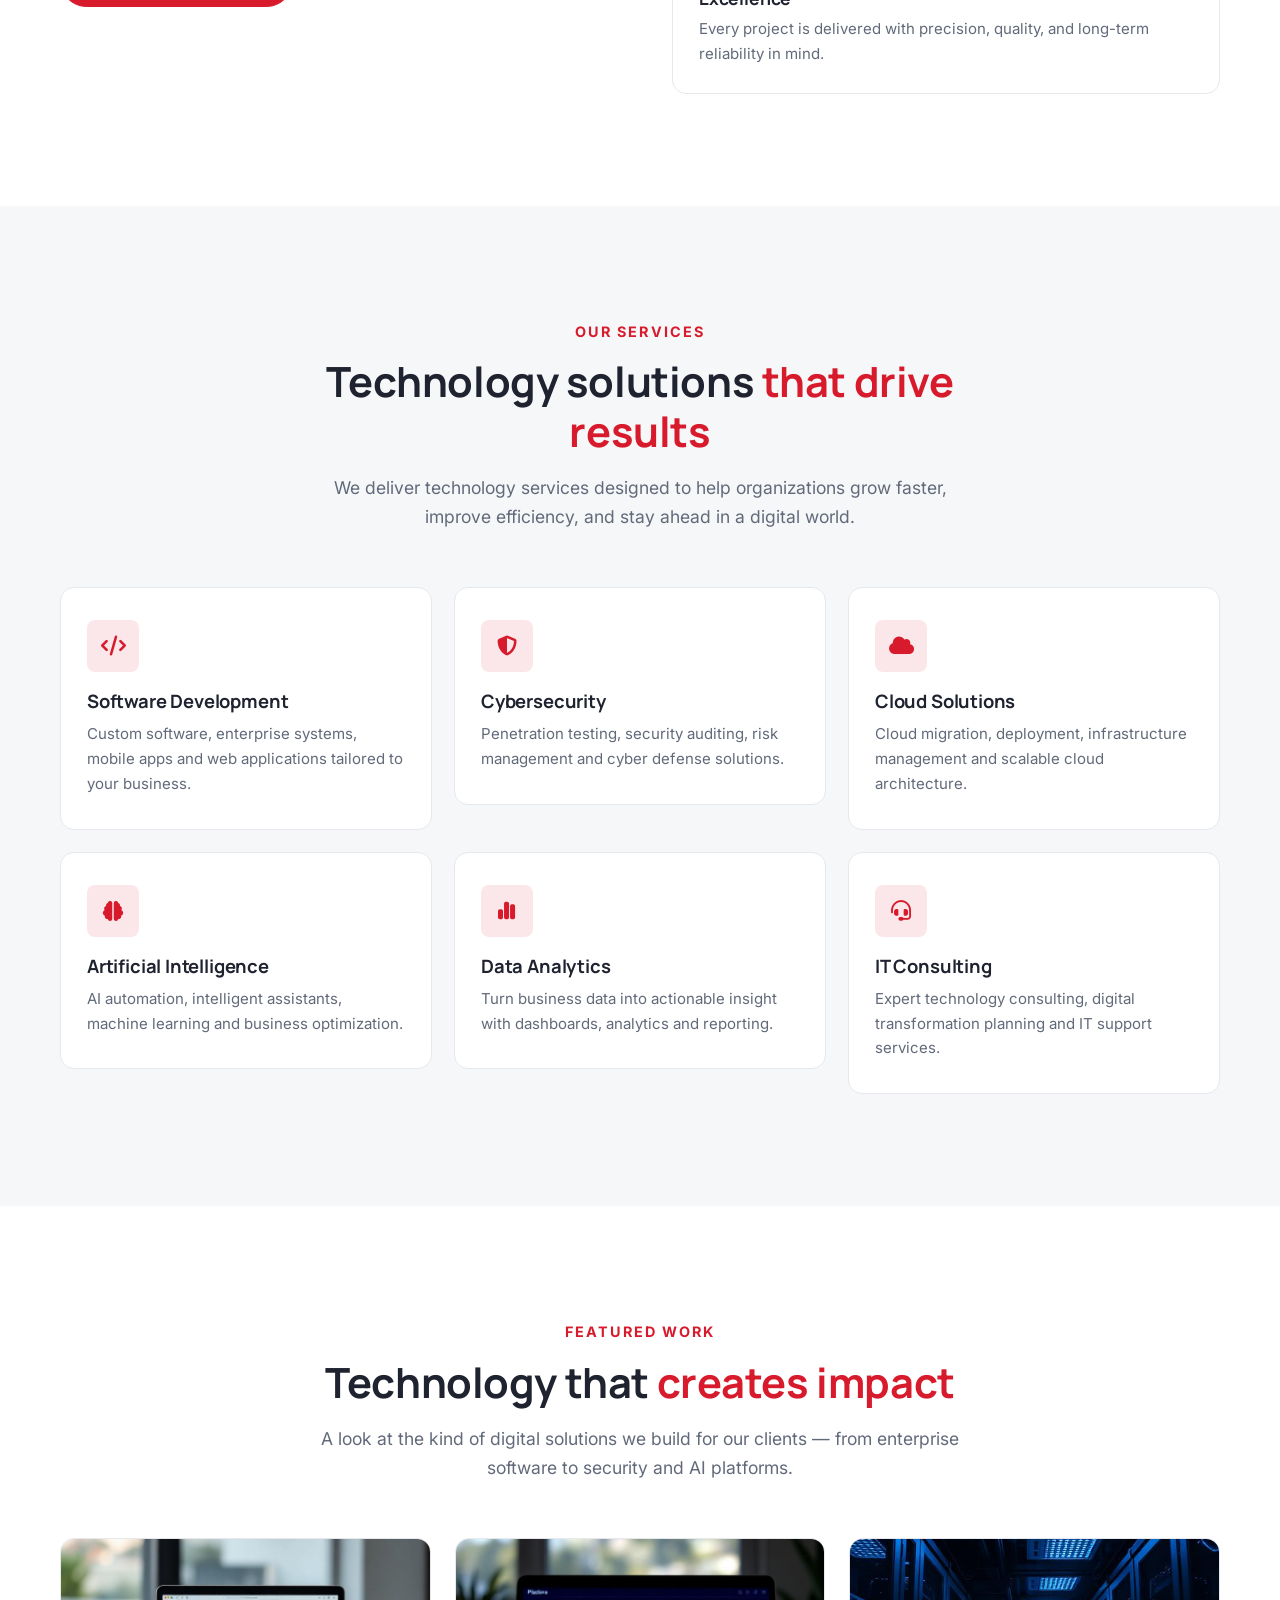
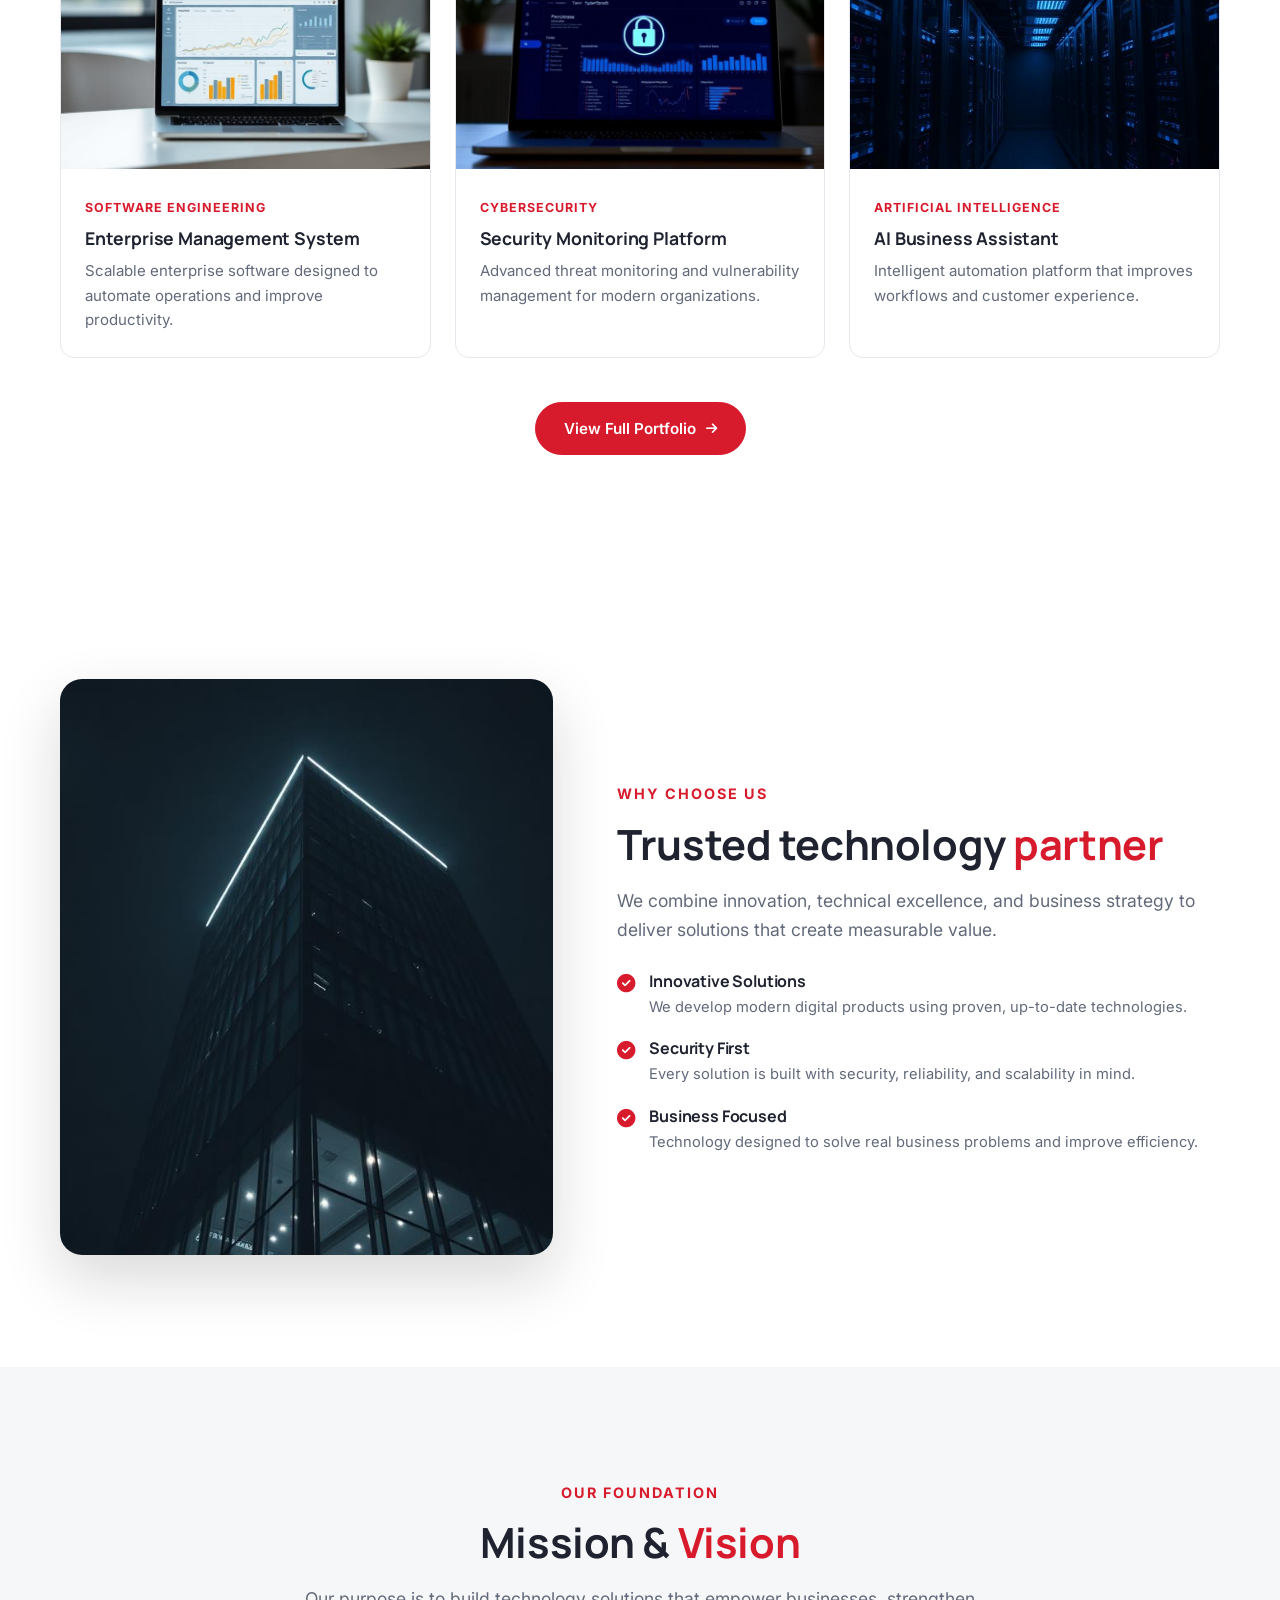
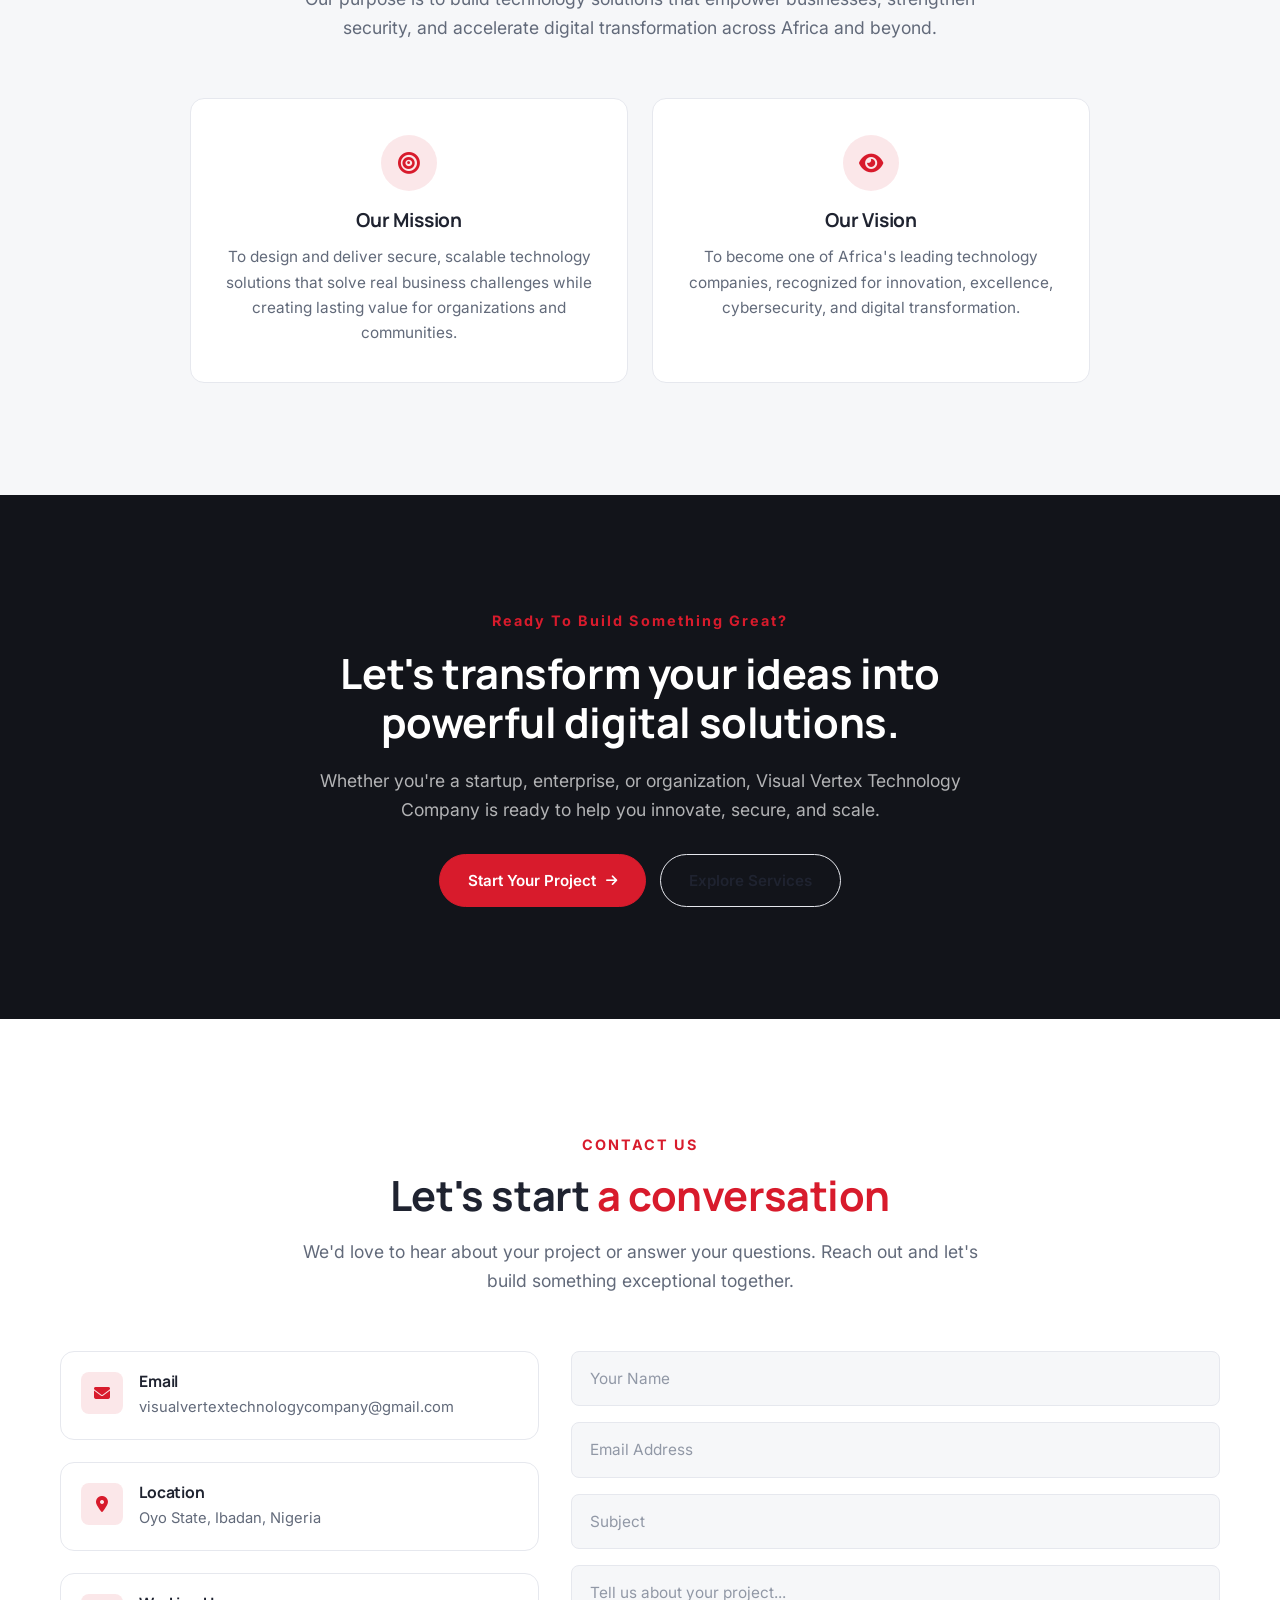
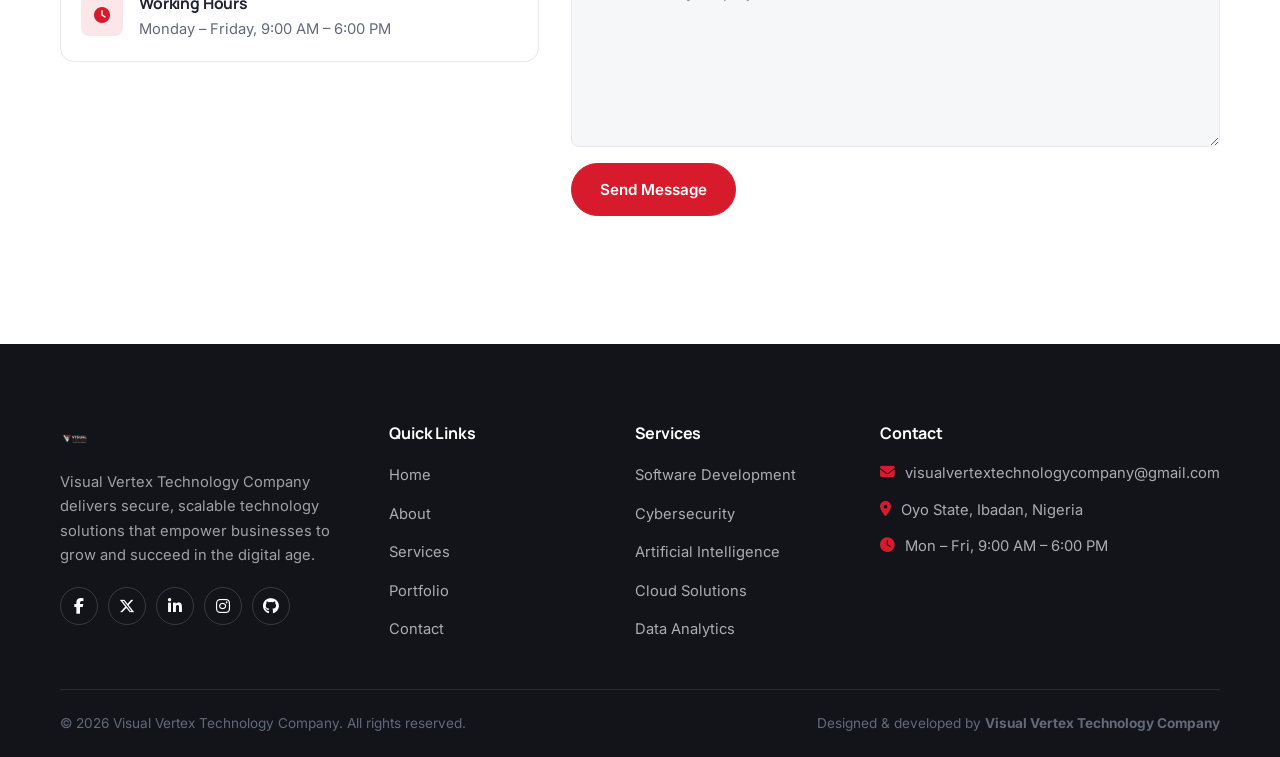
==== commit 8af79b74: "Latest updates" ====
--- a/index.html
+++ b/index.html
@@ -1,470 +1,529 @@
-<!DOCTYPE html>
-<html lang="en">
-<head>
-  <meta charset="UTF-8">
-  <meta http-equiv="X-UA-Compatible" content="IE=edge">
-  <meta name="viewport" content="width=device-width, initial-scale=1.0">
-
-  <title>Visual Vertex Technology Company | Software, Cybersecurity &amp; Cloud Solutions</title>
-  <meta name="description" content="Visual Vertex Technology Company builds secure, scalable software, cybersecurity, cloud, AI and data analytics solutions for growing businesses.">
-  <meta name="keywords" content="Visual Vertex Technology Company, software development, cybersecurity, artificial intelligence, cloud solutions, IT consulting, Nigeria">
-  <meta name="author" content="Visual Vertex Technology Company">
-  <link rel="canonical" href="https://www.visualvertextech.com/">
-
-  <!-- Open Graph / social preview -->
-  <meta property="og:type" content="website">
-  <meta property="og:title" content="Visual Vertex Technology Company">
-  <meta property="og:description" content="Secure, scalable technology solutions — software, cybersecurity, cloud, AI and data analytics.">
-  <meta property="og:image" content="favicon/android-chrome-512x512.png">
-  <meta property="og:url" content="https://www.visualvertextech.com/">
-  <meta name="twitter:card" content="summary_large_image">
-
-  <meta name="theme-color" content="#12141a">
-
-  <!-- Favicons -->
-  <link rel="icon" type="image/x-icon" href="favicon/favicon.ico">
-  <link rel="icon" type="image/png" sizes="16x16" href="favicon/favicon-16x16.png">
-  <link rel="icon" type="image/png" sizes="32x32" href="favicon/favicon-32x32.png">
-  <link rel="icon" type="image/png" sizes="48x48" href="favicon/favicon-48x48.png">
-  <link rel="icon" type="image/png" sizes="96x96" href="favicon/favicon-96x96.png">
-  <link rel="apple-touch-icon" sizes="180x180" href="favicon/apple-touch-icon.png">
-  <link rel="manifest" href="site.webmanifest">
-
-  <!-- Fonts -->
-  <link rel="preconnect" href="https://fonts.googleapis.com">
-  <link rel="preconnect" href="https://fonts.gstatic.com" crossorigin>
-  <link href="https://fonts.googleapis.com/css2?family=Inter:wght@400;500;600;700&family=Manrope:wght@600;700;800&display=swap" rel="stylesheet">
-
-  <!-- Icons -->
-  <link rel="stylesheet" href="https://cdnjs.cloudflare.com/ajax/libs/font-awesome/6.7.2/css/all.min.css">
-
-  <!-- Styles -->
-  <link rel="stylesheet" href="css/style.css">
-</head>
-<body>
-
-  <!-- ================= Header ================= -->
-  <header id="header">
-    <div class="container">
-      <nav>
-        <a href="index.html" class="logo">
-          <img src="images/logo.png" alt="Visual Vertex Technology Company">
-        </a>
-
-        <ul class="nav-links" id="mobile-nav">
-          <li><a href="#hero">Home</a></li>
-          <li><a href="#about">About</a></li>
-          <li><a href="#services">Services</a></li>
-          <li><a href="portfolio.html">Portfolio</a></li>
-          <li><a href="#contact">Contact</a></li>
-        </ul>
-
-        <div class="header-actions">
-          <a href="#contact" class="btn-primary">
-            Get In Touch
-            <i class="fa-solid fa-arrow-right" aria-hidden="true"></i>
+  <!DOCTYPE html>
+  <html lang="en">
+  <head>
+    <meta charset="UTF-8">
+    <meta http-equiv="X-UA-Compatible" content="IE=edge">
+    <meta name="viewport" content="width=device-width, initial-scale=1.0">
+
+    <title>Visual Vertex Technology Company | Software, Cybersecurity &amp; Cloud Solutions</title>
+    <meta name="description" content="Visual Vertex Technology Company builds secure, scalable software, cybersecurity, cloud, AI and data analytics solutions for growing businesses.">
+    <meta name="keywords" content="Visual Vertex Technology Company, software development, cybersecurity, artificial intelligence, cloud solutions, IT consulting, Nigeria">
+    <meta name="author" content="Visual Vertex Technology Company">
+    <link rel="canonical" href="https://www.visualvertextechnologycompany.com.ng/">
+
+    <!-- Open Graph / social preview -->
+    <meta property="og:type" content="website">
+    <meta property="og:title" content="Visual Vertex Technology Company">
+    <meta property="og:description" content="Secure, scalable technology solutions — software, cybersecurity, cloud, AI and data analytics.">
+    <meta property="og:image" content="https://www.visualvertextechnologycompany.com.ng/favicon/android-chrome-512x512.png">
+    <meta property="og:url" content="https://www.visualvertextechnologycompany.com.ng/">
+    <meta name="twitter:card" content="summary_large_image">
+    <meta name="twitter:title" content="Visual Vertex Technology Company">
+    <meta name="twitter:description" content="Secure, scalable technology solutions — software, cybersecurity, cloud, AI and data analytics.">
+    <meta name="twitter:image" content="https://www.visualvertextechnologycompany.com.ng/favicon/android-chrome-512x512.png">
+
+    <script type="application/ld+json">
+      {
+        "@context": "https://schema.org",
+        "@graph": [
+          {
+            "@type": "Organization",
+            "@id": "https://www.visualvertextechnologycompany.com.ng/#organization",
+            "name": "Visual Vertex Technology Company",
+            "url": "https://www.visualvertextechnologycompany.com.ng/",
+            "logo": "https://www.visualvertextechnologycompany.com.ng/images/logo.png",
+            "email": "visualvertextechnologycompany@gmail.com",
+            "description": "Visual Vertex Technology Company is a technology company providing software development, cybersecurity, cloud solutions, artificial intelligence, data analytics and IT consulting.",
+            "knowsAbout": [
+              "Software Development",
+              "Cybersecurity",
+              "Cloud Solutions",
+              "Artificial Intelligence",
+              "Data Analytics",
+              "IT Consulting"
+            ]
+          },
+          {
+            "@type": "WebSite",
+            "@id": "https://www.visualvertextechnologycompany.com.ng/#website",
+            "name": "Visual Vertex Technology Company",
+            "url": "https://www.visualvertextechnologycompany.com.ng/",
+            "publisher": {
+              "@id": "https://www.visualvertextechnologycompany.com.ng/#organization"
+            }
+          },
+          {
+            "@type": "WebPage",
+            "@id": "https://www.visualvertextechnologycompany.com.ng/#webpage",
+            "name": "Visual Vertex Technology Company",
+            "url": "https://www.visualvertextechnologycompany.com.ng/",
+            "description": "Visual Vertex Technology Company builds secure, scalable software, cybersecurity, cloud, AI and data analytics solutions for growing businesses.",
+            "publisher": {
+              "@id": "https://www.visualvertextechnologycompany.com.ng/#organization"
+            }
+          }
+        ]
+      }
+    </script>
+
+    <meta name="theme-color" content="#12141a">
+
+    <!-- Favicons -->
+    <link rel="icon" type="image/x-icon" href="favicon/favicon.ico">
+    <link rel="icon" type="image/png" sizes="16x16" href="favicon/favicon-16x16.png">
+    <link rel="icon" type="image/png" sizes="32x32" href="favicon/favicon-32x32.png">
+    <link rel="icon" type="image/png" sizes="48x48" href="favicon/favicon-48x48.png">
+    <link rel="icon" type="image/png" sizes="96x96" href="favicon/favicon-96x96.png">
+    <link rel="apple-touch-icon" sizes="180x180" href="favicon/apple-touch-icon.png">
+    <link rel="manifest" href="site.webmanifest">
+
+    <!-- Fonts -->
+    <link rel="preconnect" href="https://fonts.googleapis.com">
+    <link rel="preconnect" href="https://fonts.gstatic.com" crossorigin>
+    <link href="https://fonts.googleapis.com/css2?family=Inter:wght@400;500;600;700&family=Manrope:wght@600;700;800&display=swap" rel="stylesheet">
+
+    <!-- Icons -->
+    <link rel="stylesheet" href="https://cdnjs.cloudflare.com/ajax/libs/font-awesome/6.7.2/css/all.min.css">
+
+    <!-- Styles -->
+    <link rel="stylesheet" href="css/style.css">
+  </head>
+  <body>
+
+    <!-- ================= Header ================= -->
+    <header id="header">
+      <div class="container">
+        <nav>
+          <a href="index.html" class="logo">
+            <img src="images/logo.png" alt="Visual Vertex Technology Company">
           </a>
 
-          <button class="menu-btn" type="button" aria-label="Toggle navigation" aria-expanded="false" aria-controls="mobile-nav">
-            <span></span>
-            <span></span>
-            <span></span>
-          </button>
-        </div>
-      </nav>
-    </div>
-  </header>
-
-  <main>
-    <!-- ================= Hero ================= -->
-    <section id="hero">
-      <div class="container hero-grid">
-        <div class="hero-content">
-          <span class="small-title">Technology built with intent</span>
-          <h1>Innovate.<br><span>Secure.</span><br>Empower.</h1>
-          <p>
-            Visual Vertex Technology Company designs and builds secure, scalable
-            digital solutions that help businesses operate smarter and grow with
-            confidence in a digital-first world.
-          </p>
-          <div class="hero-buttons">
-            <a href="#services" class="btn-primary">Explore Our Services</a>
-            <a href="#about" class="btn-secondary">About Us</a>
-          </div>
-        </div>
-
-        <div class="hero-image">
-          <img src="images/hero.png" alt="Illustration representing Visual Vertex's technology solutions" width="480" height="auto" loading="eager">
-        </div>
-      </div>
-    </section>
-
-    <!-- ================= Stats ================= -->
-    <section id="stats">
-      <div class="container">
-        <div class="stats-grid">
-          <div class="stat-card">
-            <i class="fa-solid fa-diagram-project" aria-hidden="true"></i>
-            <h2 data-target="5" data-suffix="+">0</h2>
-            <p>Projects Delivered</p>
-          </div>
-          <div class="stat-card">
-            <i class="fa-solid fa-shield-halved" aria-hidden="true"></i>
-            <h2 data-target="100" data-suffix="%">0</h2>
-            <p>Client Satisfaction</p>
-          </div>
-          <div class="stat-card">
-            <i class="fa-solid fa-user-group" aria-hidden="true"></i>
-            <h2 data-target="5" data-suffix="+">0</h2>
-            <p>Expert Team Members</p>
-          </div>
-          <div class="stat-card">
-            <i class="fa-solid fa-chart-line" aria-hidden="true"></i>
-            <h2 data-target="2" data-suffix="+">0</h2>
-            <p>Industries Served</p>
-          </div>
-        </div>
-      </div>
-    </section>
-
-    <!-- ================= About ================= -->
-    <section id="about">
-      <div class="container about-grid">
-        <div class="about-content">
-          <span class="section-tag">Who We Are</span>
-          <h2>Building the future <span>with purpose</span></h2>
-          <p>
-            Visual Vertex Technology Company is a forward-thinking technology
-            company committed to helping businesses innovate, secure their
-            digital assets, and accelerate growth through well-engineered
-            software solutions.
-          </p>
-          <p>
-            We combine thoughtful design, engineering discipline, cybersecurity
-            expertise, and emerging technologies to build reliable digital
-            products that create measurable business value.
-          </p>
-          <a href="#contact" class="btn-primary">
-            Learn More About Us
-            <i class="fa-solid fa-arrow-right" aria-hidden="true"></i>
-          </a>
-        </div>
-
-        <div class="about-cards">
-          <div class="about-card">
-            <div class="card-icon"><i class="fa-solid fa-lightbulb" aria-hidden="true"></i></div>
-            <h3>Innovation</h3>
-            <p>We turn ideas into practical digital solutions that move businesses forward.</p>
-          </div>
-          <div class="about-card">
-            <div class="card-icon"><i class="fa-solid fa-shield-halved" aria-hidden="true"></i></div>
-            <h3>Security</h3>
-            <p>Security is built into every product we ship, protecting businesses and their customers.</p>
-          </div>
-          <div class="about-card">
-            <div class="card-icon"><i class="fa-solid fa-award" aria-hidden="true"></i></div>
-            <h3>Excellence</h3>
-            <p>Every project is delivered with precision, quality, and long-term reliability in mind.</p>
-          </div>
-        </div>
-      </div>
-    </section>
-
-    <!-- ================= Services ================= -->
-    <section id="services">
-      <div class="container">
-        <div class="section-heading">
-          <span class="section-tag">Our Services</span>
-          <h2>Technology solutions <span>that drive results</span></h2>
-          <p>We deliver technology services designed to help organizations grow faster, improve efficiency, and stay ahead in a digital world.</p>
-        </div>
-
-        <div class="services-grid">
-          <div class="service-card">
-            <i class="fa-solid fa-code" aria-hidden="true"></i>
-            <h3>Software Development</h3>
-            <p>Custom software, enterprise systems, mobile apps and web applications tailored to your business.</p>
-          </div>
-          <div class="service-card">
-            <i class="fa-solid fa-shield-halved" aria-hidden="true"></i>
-            <h3>Cybersecurity</h3>
-            <p>Penetration testing, security auditing, risk management and cyber defense solutions.</p>
-          </div>
-          <div class="service-card">
-            <i class="fa-solid fa-cloud" aria-hidden="true"></i>
-            <h3>Cloud Solutions</h3>
-            <p>Cloud migration, deployment, infrastructure management and scalable cloud architecture.</p>
-          </div>
-          <div class="service-card">
-            <i class="fa-solid fa-brain" aria-hidden="true"></i>
-            <h3>Artificial Intelligence</h3>
-            <p>AI automation, intelligent assistants, machine learning and business optimization.</p>
-          </div>
-          <div class="service-card">
-            <i class="fa-solid fa-chart-simple" aria-hidden="true"></i>
-            <h3>Data Analytics</h3>
-            <p>Turn business data into actionable insight with dashboards, analytics and reporting.</p>
-          </div>
-          <div class="service-card">
-            <i class="fa-solid fa-headset" aria-hidden="true"></i>
-            <h3>IT Consulting</h3>
-            <p>Expert technology consulting, digital transformation planning and IT support services.</p>
-          </div>
-        </div>
-      </div>
-    </section>
-
-    <!-- ================= Featured Portfolio ================= -->
-    <section id="portfolio">
-      <div class="container">
-        <div class="section-heading">
-          <span class="section-tag">Featured Work</span>
-          <h2>Technology that <span>creates impact</span></h2>
-          <p>A look at the kind of digital solutions we build for our clients — from enterprise software to security and AI platforms.</p>
-        </div>
-
-        <div class="portfolio-grid">
-          <div class="portfolio-card">
-            <div class="portfolio-media">
-              <img src="images/project-enterprise.jpg" alt="Enterprise management software interface" loading="lazy">
-            </div>
-            <div class="portfolio-content">
-              <span>Software Engineering</span>
-              <h3>Enterprise Management System</h3>
-              <p>Scalable enterprise software designed to automate operations and improve productivity.</p>
-            </div>
-          </div>
-
-          <div class="portfolio-card">
-            <div class="portfolio-media">
-              <img src="images/project-cybersecurity.jpg" alt="Cybersecurity monitoring dashboard" loading="lazy">
-            </div>
-            <div class="portfolio-content">
-              <span>Cybersecurity</span>
-              <h3>Security Monitoring Platform</h3>
-              <p>Advanced threat monitoring and vulnerability management for modern organizations.</p>
-            </div>
-          </div>
-
-          <div class="portfolio-card">
-            <div class="portfolio-media">
-              <img src="images/project-ai.jpg" alt="Artificial intelligence business assistant concept" loading="lazy">
-            </div>
-            <div class="portfolio-content">
-              <span>Artificial Intelligence</span>
-              <h3>AI Business Assistant</h3>
-              <p>Intelligent automation platform that improves workflows and customer experience.</p>
-            </div>
-          </div>
-        </div>
-
-        <div class="portfolio-more">
-          <a href="portfolio.html" class="btn-primary">
-            View Full Portfolio
-            <i class="fa-solid fa-arrow-right" aria-hidden="true"></i>
-          </a>
-        </div>
-      </div>
-    </section>
-
-    <!-- ================= Why Choose Us ================= -->
-    <section id="why-us">
-      <div class="container why-grid">
-        <div class="why-image">
-          <img src="images/team-collaboration.jpg" alt="Visual Vertex team collaborating on a project" loading="lazy">
-        </div>
-
-        <div class="why-content">
-          <span class="section-tag">Why Choose Us</span>
-          <h2>Trusted technology <span>partner</span></h2>
-          <p>We combine innovation, technical excellence, and business strategy to deliver solutions that create measurable value.</p>
-
-          <div class="why-list">
-            <div class="why-item">
-              <i class="fa-solid fa-circle-check" aria-hidden="true"></i>
-              <div>
-                <h4>Innovative Solutions</h4>
-                <p>We develop modern digital products using proven, up-to-date technologies.</p>
-              </div>
-            </div>
-            <div class="why-item">
-              <i class="fa-solid fa-circle-check" aria-hidden="true"></i>
-              <div>
-                <h4>Security First</h4>
-                <p>Every solution is built with security, reliability, and scalability in mind.</p>
-              </div>
-            </div>
-            <div class="why-item">
-              <i class="fa-solid fa-circle-check" aria-hidden="true"></i>
-              <div>
-                <h4>Business Focused</h4>
-                <p>Technology designed to solve real business problems and improve efficiency.</p>
-              </div>
-            </div>
-          </div>
-        </div>
-      </div>
-    </section>
-
-    <!-- ================= Mission & Vision ================= -->
-    <section id="mission-vision">
-      <div class="container">
-        <div class="section-heading">
-          <span class="section-tag">Our Foundation</span>
-          <h2>Mission &amp; <span>Vision</span></h2>
-          <p>Our purpose is to build technology solutions that empower businesses, strengthen security, and accelerate digital transformation across Africa and beyond.</p>
-        </div>
-
-        <div class="mission-grid">
-          <div class="mission-card">
-            <div class="mission-icon"><i class="fa-solid fa-bullseye" aria-hidden="true"></i></div>
-            <h3>Our Mission</h3>
-            <p>To design and deliver secure, scalable technology solutions that solve real business challenges while creating lasting value for organizations and communities.</p>
-          </div>
-          <div class="mission-card">
-            <div class="mission-icon"><i class="fa-solid fa-eye" aria-hidden="true"></i></div>
-            <h3>Our Vision</h3>
-            <p>To become one of Africa's leading technology companies, recognized for innovation, excellence, cybersecurity, and digital transformation.</p>
-          </div>
-        </div>
-      </div>
-    </section>
-
-    <!-- ================= CTA ================= -->
-    <section id="cta">
-      <div class="container">
-        <div class="cta-box">
-          <span>Ready To Build Something Great?</span>
-          <h2>Let's transform your ideas into powerful digital solutions.</h2>
-          <p>Whether you're a startup, enterprise, or organization, Visual Vertex Technology Company is ready to help you innovate, secure, and scale.</p>
-
-          <div class="cta-buttons">
-            <a href="#contact" class="btn-primary">
-              Start Your Project
-              <i class="fa-solid fa-arrow-right" aria-hidden="true"></i>
-            </a>
-            <a href="#services" class="btn-secondary">Explore Services</a>
-          </div>
-        </div>
-      </div>
-    </section>
-
-    <!-- ================= Contact ================= -->
-    <section id="contact">
-      <div class="container">
-        <div class="section-heading">
-          <span class="section-tag">Contact Us</span>
-          <h2>Let's start <span>a conversation</span></h2>
-          <p>We'd love to hear about your project or answer your questions. Reach out and let's build something exceptional together.</p>
-        </div>
-
-        <div class="contact-grid">
-          <div class="contact-info">
-            <div class="contact-item">
-              <i class="fa-solid fa-envelope" aria-hidden="true"></i>
-              <div>
-                <h4>Email</h4>
-                <p>visualvertextechnologycompany@gmail.com</p>
-              </div>
-            </div>
-            <div class="contact-item">
-              <i class="fa-solid fa-location-dot" aria-hidden="true"></i>
-              <div>
-                <h4>Location</h4>
-                <p>Oyo State, Ibadan, Nigeria</p>
-              </div>
-            </div>
-            <div class="contact-item">
-              <i class="fa-solid fa-clock" aria-hidden="true"></i>
-              <div>
-                <h4>Working Hours</h4>
-                <p>Monday – Friday, 9:00 AM – 6:00 PM</p>
-              </div>
-            </div>
-          </div>
-
-          <form class="contact-form" novalidate action="https://formsubmit.co/visualvertextechnologycompany@gmail.com" method="POST">
-            <!-- FormSubmit configuration (no account/API key needed) -->
-            <input type="hidden" name="_subject" value="New enquiry from Visual Vertex website">
-            <input type="hidden" name="_template" value="table">
-            <input type="hidden" name="_captcha" value="false">
-            <!-- Honeypot spam trap: real visitors never see or fill this -->
-            <input type="text" name="_honey" style="display:none" tabindex="-1" autocomplete="off">
-
-            <input type="text" name="name" placeholder="Your Name" required>
-            <input type="email" name="email" placeholder="Email Address" required>
-            <input type="text" name="subject" placeholder="Subject">
-            <textarea name="message" rows="6" placeholder="Tell us about your project..." required></textarea>
-            <button type="submit" class="btn-primary">
-              <span class="btn-label">Send Message</span>
-            </button>
-          </form>
-        </div>
-      </div>
-    </section>
-  </main>
-
-  <!-- ================= Footer ================= -->
-  <footer id="footer">
-    <div class="container">
-      <div class="footer-grid">
-        <div class="footer-column">
-          <img src="images/logo.png" alt="Visual Vertex Technology Company" class="footer-logo">
-          <p>Visual Vertex Technology Company delivers secure, scalable technology solutions that empower businesses to grow and succeed in the digital age.</p>
-          <div class="social-links">
-            <a href="#" aria-label="Facebook"><i class="fa-brands fa-facebook-f" aria-hidden="true"></i></a>
-            <a href="#" aria-label="X (Twitter)"><i class="fa-brands fa-x-twitter" aria-hidden="true"></i></a>
-            <a href="#" aria-label="LinkedIn"><i class="fa-brands fa-linkedin-in" aria-hidden="true"></i></a>
-            <a href="#" aria-label="Instagram"><i class="fa-brands fa-instagram" aria-hidden="true"></i></a>
-            <a href="#" aria-label="GitHub"><i class="fa-brands fa-github" aria-hidden="true"></i></a>
-          </div>
-        </div>
-
-        <div class="footer-column">
-          <h3>Quick Links</h3>
-          <ul>
+          <ul class="nav-links" id="mobile-nav">
             <li><a href="#hero">Home</a></li>
             <li><a href="#about">About</a></li>
             <li><a href="#services">Services</a></li>
             <li><a href="portfolio.html">Portfolio</a></li>
             <li><a href="#contact">Contact</a></li>
           </ul>
-        </div>
-
-        <div class="footer-column">
-          <h3>Services</h3>
-          <ul>
-            <li><a href="#services">Software Development</a></li>
-            <li><a href="#services">Cybersecurity</a></li>
-            <li><a href="#services">Artificial Intelligence</a></li>
-            <li><a href="#services">Cloud Solutions</a></li>
-            <li><a href="#services">Data Analytics</a></li>
-          </ul>
-        </div>
-
-        <div class="footer-column">
-          <h3>Contact</h3>
-          <ul class="footer-contact">
-            <li><i class="fa-solid fa-envelope" aria-hidden="true"></i> visualvertextechnologycompany@gmail.com</li>
-            <li><i class="fa-solid fa-location-dot" aria-hidden="true"></i> Oyo State, Ibadan, Nigeria</li>
-            <li><i class="fa-solid fa-clock" aria-hidden="true"></i> Mon – Fri, 9:00 AM – 6:00 PM</li>
-          </ul>
-        </div>
+
+          <div class="header-actions">
+            <a href="#contact" class="btn-primary">
+              Get In Touch
+              <i class="fa-solid fa-arrow-right" aria-hidden="true"></i>
+            </a>
+
+            <button class="menu-btn" type="button" aria-label="Toggle navigation" aria-expanded="false" aria-controls="mobile-nav">
+              <span></span>
+              <span></span>
+              <span></span>
+            </button>
+          </div>
+        </nav>
       </div>
-
-      <hr>
-
-      <div class="footer-bottom">
-        <p>&copy; 2026 Visual Vertex Technology Company. All rights reserved.</p>
-        <p>Designed &amp; developed by <strong>Visual Vertex Technology Company</strong></p>
+    </header>
+
+    <main>
+      <!-- ================= Hero ================= -->
+      <section id="hero">
+        <div class="container hero-grid">
+          <div class="hero-content">
+            <span class="small-title">Technology built with intent</span>
+            <h1>Innovate.<br><span>Secure.</span><br>Empower.</h1>
+            <p>
+              Visual Vertex Technology Company designs and builds secure, scalable
+              digital solutions that help businesses operate smarter and grow with
+              confidence in a digital-first world.
+            </p>
+            <div class="hero-buttons">
+              <a href="#services" class="btn-primary">Explore Our Services</a>
+              <a href="#about" class="btn-secondary">About Us</a>
+            </div>
+          </div>
+
+          <div class="hero-image">
+            <img src="images/hero.png" alt="Illustration representing Visual Vertex's technology solutions" width="480" height="auto" loading="eager">
+          </div>
+        </div>
+      </section>
+
+      <!-- ================= Stats ================= -->
+      <section id="stats">
+        <div class="container">
+          <div class="stats-grid">
+            <div class="stat-card">
+              <i class="fa-solid fa-diagram-project" aria-hidden="true"></i>
+              <h2 data-target="5" data-suffix="+">0</h2>
+              <p>Projects Delivered</p>
+            </div>
+            <div class="stat-card">
+              <i class="fa-solid fa-shield-halved" aria-hidden="true"></i>
+              <h2 data-target="100" data-suffix="%">0</h2>
+              <p>Client Satisfaction</p>
+            </div>
+            <div class="stat-card">
+              <i class="fa-solid fa-user-group" aria-hidden="true"></i>
+              <h2 data-target="5" data-suffix="+">0</h2>
+              <p>Expert Team Members</p>
+            </div>
+            <div class="stat-card">
+              <i class="fa-solid fa-chart-line" aria-hidden="true"></i>
+              <h2 data-target="2" data-suffix="+">0</h2>
+              <p>Industries Served</p>
+            </div>
+          </div>
+        </div>
+      </section>
+
+      <!-- ================= About ================= -->
+      <section id="about">
+        <div class="container about-grid">
+          <div class="about-content">
+            <span class="section-tag">Who We Are</span>
+            <h2>Building the future <span>with purpose</span></h2>
+            <p>
+              Visual Vertex Technology Company is a forward-thinking technology
+              company committed to helping businesses innovate, secure their
+              digital assets, and accelerate growth through well-engineered
+              software solutions.
+            </p>
+            <p>
+              We combine thoughtful design, engineering discipline, cybersecurity
+              expertise, and emerging technologies to build reliable digital
+              products that create measurable business value.
+            </p>
+            <a href="#contact" class="btn-primary">
+              Learn More About Us
+              <i class="fa-solid fa-arrow-right" aria-hidden="true"></i>
+            </a>
+          </div>
+
+          <div class="about-cards">
+            <div class="about-card">
+              <div class="card-icon"><i class="fa-solid fa-lightbulb" aria-hidden="true"></i></div>
+              <h3>Innovation</h3>
+              <p>We turn ideas into practical digital solutions that move businesses forward.</p>
+            </div>
+            <div class="about-card">
+              <div class="card-icon"><i class="fa-solid fa-shield-halved" aria-hidden="true"></i></div>
+              <h3>Security</h3>
+              <p>Security is built into every product we ship, protecting businesses and their customers.</p>
+            </div>
+            <div class="about-card">
+              <div class="card-icon"><i class="fa-solid fa-award" aria-hidden="true"></i></div>
+              <h3>Excellence</h3>
+              <p>Every project is delivered with precision, quality, and long-term reliability in mind.</p>
+            </div>
+          </div>
+        </div>
+      </section>
+
+      <!-- ================= Services ================= -->
+      <section id="services">
+        <div class="container">
+          <div class="section-heading">
+            <span class="section-tag">Our Services</span>
+            <h2>Technology solutions <span>that drive results</span></h2>
+            <p>We deliver technology services designed to help organizations grow faster, improve efficiency, and stay ahead in a digital world.</p>
+          </div>
+
+          <div class="services-grid">
+            <a href="services/software-development.html" class="service-card-link">
+              <article class="service-card">
+                <i class="fa-solid fa-code" aria-hidden="true"></i>
+                <h3>Software Development</h3>
+                <p>Custom software, enterprise systems, mobile apps and web applications tailored to your business.</p>
+              </article>
+            </a>
+            <a href="services/cybersecurity.html" class="service-card-link">
+              <article class="service-card">
+                <i class="fa-solid fa-shield-halved" aria-hidden="true"></i>
+                <h3>Cybersecurity</h3>
+                <p>Penetration testing, security auditing, risk management and cyber defense solutions.</p>
+              </article>
+            </a>
+            <a href="services/cloud-solutions.html" class="service-card-link">
+              <article class="service-card">
+                <i class="fa-solid fa-cloud" aria-hidden="true"></i>
+                <h3>Cloud Solutions</h3>
+                <p>Cloud migration, deployment, infrastructure management and scalable cloud architecture.</p>
+              </article>
+            </a>
+            <a href="services/artificial-intelligence.html" class="service-card-link">
+              <article class="service-card">
+                <i class="fa-solid fa-brain" aria-hidden="true"></i>
+                <h3>Artificial Intelligence</h3>
+                <p>AI automation, intelligent assistants, machine learning and business optimization.</p>
+              </article>
+            </a>
+            <a href="services/data-analytics.html" class="service-card-link">
+              <article class="service-card">
+                <i class="fa-solid fa-chart-simple" aria-hidden="true"></i>
+                <h3>Data Analytics</h3>
+                <p>Turn business data into actionable insight with dashboards, analytics and reporting.</p>
+              </article>
+            </a>
+            <a href="services/it-consulting.html" class="service-card-link">
+              <article class="service-card">
+                <i class="fa-solid fa-headset" aria-hidden="true"></i>
+                <h3>IT Consulting</h3>
+                <p>Expert technology consulting, digital transformation planning and IT support services.</p>
+              </article>
+            </a>
+          </div>
+        </div>
+      </section>
+
+      <!-- ================= Featured Portfolio ================= -->
+      <section id="portfolio">
+        <div class="container">
+          <div class="section-heading">
+            <span class="section-tag">Featured Work</span>
+            <h2>Technology that <span>creates impact</span></h2>
+            <p>A look at the kind of digital solutions we build for our clients — from enterprise software to security and AI platforms.</p>
+          </div>
+
+          <div class="portfolio-grid">
+            <div class="portfolio-card">
+              <div class="portfolio-media">
+                <img src="images/project-enterprise.jpg" alt="Enterprise management software interface" loading="lazy">
+              </div>
+              <div class="portfolio-content">
+                <span>Software Engineering</span>
+                <h3>Enterprise Management System</h3>
+                <p>Scalable enterprise software designed to automate operations and improve productivity.</p>
+              </div>
+            </div>
+
+            <div class="portfolio-card">
+              <div class="portfolio-media">
+                <img src="images/project-cybersecurity.jpg" alt="Cybersecurity monitoring dashboard" loading="lazy">
+              </div>
+              <div class="portfolio-content">
+                <span>Cybersecurity</span>
+                <h3>Security Monitoring Platform</h3>
+                <p>Advanced threat monitoring and vulnerability management for modern organizations.</p>
+              </div>
+            </div>
+
+            <div class="portfolio-card">
+              <div class="portfolio-media">
+                <img src="images/project-ai.jpg" alt="Artificial intelligence business assistant concept" loading="lazy">
+              </div>
+              <div class="portfolio-content">
+                <span>Artificial Intelligence</span>
+                <h3>AI Business Assistant</h3>
+                <p>Intelligent automation platform that improves workflows and customer experience.</p>
+              </div>
+            </div>
+          </div>
+
+          <div class="portfolio-more">
+            <a href="portfolio.html" class="btn-primary">
+              View Full Portfolio
+              <i class="fa-solid fa-arrow-right" aria-hidden="true"></i>
+            </a>
+          </div>
+        </div>
+      </section>
+
+      <!-- ================= Why Choose Us ================= -->
+      <section id="why-us">
+        <div class="container why-grid">
+          <div class="why-image">
+            <img src="images/team-collaboration.jpg" alt="Visual Vertex team collaborating on a project" loading="lazy">
+          </div>
+
+          <div class="why-content">
+            <span class="section-tag">Why Choose Us</span>
+            <h2>Trusted technology <span>partner</span></h2>
+            <p>We combine innovation, technical excellence, and business strategy to deliver solutions that create measurable value.</p>
+
+            <div class="why-list">
+              <div class="why-item">
+                <i class="fa-solid fa-circle-check" aria-hidden="true"></i>
+                <div>
+                  <h4>Innovative Solutions</h4>
+                  <p>We develop modern digital products using proven, up-to-date technologies.</p>
+                </div>
+              </div>
+              <div class="why-item">
+                <i class="fa-solid fa-circle-check" aria-hidden="true"></i>
+                <div>
+                  <h4>Security First</h4>
+                  <p>Every solution is built with security, reliability, and scalability in mind.</p>
+                </div>
+              </div>
+              <div class="why-item">
+                <i class="fa-solid fa-circle-check" aria-hidden="true"></i>
+                <div>
+                  <h4>Business Focused</h4>
+                  <p>Technology designed to solve real business problems and improve efficiency.</p>
+                </div>
+              </div>
+            </div>
+          </div>
+        </div>
+      </section>
+
+      <!-- ================= Mission & Vision ================= -->
+      <section id="mission-vision">
+        <div class="container">
+          <div class="section-heading">
+            <span class="section-tag">Our Foundation</span>
+            <h2>Mission &amp; <span>Vision</span></h2>
+            <p>Our purpose is to build technology solutions that empower businesses, strengthen security, and accelerate digital transformation across Africa and beyond.</p>
+          </div>
+
+          <div class="mission-grid">
+            <div class="mission-card">
+              <div class="mission-icon"><i class="fa-solid fa-bullseye" aria-hidden="true"></i></div>
+              <h3>Our Mission</h3>
+              <p>To design and deliver secure, scalable technology solutions that solve real business challenges while creating lasting value for organizations and communities.</p>
+            </div>
+            <div class="mission-card">
+              <div class="mission-icon"><i class="fa-solid fa-eye" aria-hidden="true"></i></div>
+              <h3>Our Vision</h3>
+              <p>To become one of Africa's leading technology companies, recognized for innovation, excellence, cybersecurity, and digital transformation.</p>
+            </div>
+          </div>
+        </div>
+      </section>
+
+      <!-- ================= CTA ================= -->
+      <section id="cta">
+        <div class="container">
+          <div class="cta-box">
+            <span>Ready To Build Something Great?</span>
+            <h2>Let's transform your ideas into powerful digital solutions.</h2>
+            <p>Whether you're a startup, enterprise, or organization, Visual Vertex Technology Company is ready to help you innovate, secure, and scale.</p>
+
+            <div class="cta-buttons">
+              <a href="#contact" class="btn-primary">
+                Start Your Project
+                <i class="fa-solid fa-arrow-right" aria-hidden="true"></i>
+              </a>
+              <a href="#services" class="btn-secondary">Explore Services</a>
+            </div>
+          </div>
+        </div>
+      </section>
+
+      <!-- ================= Contact ================= -->
+      <section id="contact">
+        <div class="container">
+          <div class="section-heading">
+            <span class="section-tag">Contact Us</span>
+            <h2>Let's start <span>a conversation</span></h2>
+            <p>We'd love to hear about your project or answer your questions. Reach out and let's build something exceptional together.</p>
+          </div>
+
+          <div class="contact-grid">
+            <div class="contact-info">
+              <div class="contact-item">
+                <i class="fa-solid fa-envelope" aria-hidden="true"></i>
+                <div>
+                  <h4>Email</h4>
+                  <p>visualvertextechnologycompany@gmail.com</p>
+                </div>
+              </div>
+              <div class="contact-item">
+                <i class="fa-solid fa-location-dot" aria-hidden="true"></i>
+                <div>
+                  <h4>Location</h4>
+                  <p>Oyo State, Ibadan, Nigeria</p>
+                </div>
+              </div>
+              <div class="contact-item">
+                <i class="fa-solid fa-clock" aria-hidden="true"></i>
+                <div>
+                  <h4>Working Hours</h4>
+                  <p>Monday – Friday, 9:00 AM – 6:00 PM</p>
+                </div>
+              </div>
+            </div>
+
+            <form class="contact-form" novalidate action="https://formsubmit.co/visualvertextechnologycompany@gmail.com" method="POST">
+              <!-- FormSubmit configuration (no account/API key needed) -->
+              <input type="hidden" name="_subject" value="New enquiry from Visual Vertex website">
+              <input type="hidden" name="_template" value="table">
+              <input type="hidden" name="_captcha" value="false">
+              <!-- Honeypot spam trap: real visitors never see or fill this -->
+              <input type="text" name="_honey" style="display:none" tabindex="-1" autocomplete="off">
+
+              <input type="text" name="name" placeholder="Your Name" required>
+              <input type="email" name="email" placeholder="Email Address" required>
+              <input type="text" name="subject" placeholder="Subject">
+              <textarea name="message" rows="6" placeholder="Tell us about your project..." required></textarea>
+              <button type="submit" class="btn-primary">
+                <span class="btn-label">Send Message</span>
+              </button>
+            </form>
+          </div>
+        </div>
+      </section>
+    </main>
+
+    <!-- ================= Footer ================= -->
+    <footer id="footer">
+      <div class="container">
+        <div class="footer-grid">
+          <div class="footer-column">
+            <img src="images/logo.png" alt="Visual Vertex Technology Company" class="footer-logo">
+            <p>Visual Vertex Technology Company delivers secure, scalable technology solutions that empower businesses to grow and succeed in the digital age.</p>
+            <div class="social-links">
+              <a href="#" aria-label="Facebook"><i class="fa-brands fa-facebook-f" aria-hidden="true"></i></a>
+              <a href="#" aria-label="X (Twitter)"><i class="fa-brands fa-x-twitter" aria-hidden="true"></i></a>
+              <a href="#" aria-label="LinkedIn"><i class="fa-brands fa-linkedin-in" aria-hidden="true"></i></a>
+              <a href="#" aria-label="Instagram"><i class="fa-brands fa-instagram" aria-hidden="true"></i></a>
+              <a href="#" aria-label="GitHub"><i class="fa-brands fa-github" aria-hidden="true"></i></a>
+            </div>
+          </div>
+
+          <div class="footer-column">
+            <h3>Quick Links</h3>
+            <ul>
+              <li><a href="#hero">Home</a></li>
+              <li><a href="#about">About</a></li>
+              <li><a href="#services">Services</a></li>
+              <li><a href="portfolio.html">Portfolio</a></li>
+              <li><a href="#contact">Contact</a></li>
+            </ul>
+          </div>
+
+          <div class="footer-column">
+            <h3>Services</h3>
+            <ul>
+              <li><a href="#services">Software Development</a></li>
+              <li><a href="#services">Cybersecurity</a></li>
+              <li><a href="#services">Artificial Intelligence</a></li>
+              <li><a href="#services">Cloud Solutions</a></li>
+              <li><a href="#services">Data Analytics</a></li>
+            </ul>
+          </div>
+
+          <div class="footer-column">
+            <h3>Contact</h3>
+            <ul class="footer-contact">
+              <li><i class="fa-solid fa-envelope" aria-hidden="true"></i> visualvertextechnologycompany@gmail.com</li>
+              <li><i class="fa-solid fa-location-dot" aria-hidden="true"></i> Oyo State, Ibadan, Nigeria</li>
+              <li><i class="fa-solid fa-clock" aria-hidden="true"></i> Mon – Fri, 9:00 AM – 6:00 PM</li>
+            </ul>
+          </div>
+        </div>
+
+        <hr>
+
+        <div class="footer-bottom">
+          <p>&copy; 2026 Visual Vertex Technology Company. All rights reserved.</p>
+          <p>Designed &amp; developed by <strong>Visual Vertex Technology Company</strong></p>
+        </div>
       </div>
-    </div>
-  </footer>
-
-  <button id="backToTop" aria-label="Back to top">
-    <i class="fa-solid fa-arrow-up" aria-hidden="true"></i>
-  </button>
-
-  <script src="js/main.js"></script>
-</body>
-</html>
+    </footer>
+
+    <button id="backToTop" aria-label="Back to top">
+      <i class="fa-solid fa-arrow-up" aria-hidden="true"></i>
+    </button>
+
+    <script src="js/main.js"></script>
+  </body>
+  </html>
--- a/css/style.css
+++ b/css/style.css
@@ -610,6 +610,11 @@
   grid-template-columns: 1fr;
 }
 
+.service-card-link {
+  display: block;
+  color: inherit;
+}
+
 .service-card {
   padding: 32px 26px;
   background: var(--color-white);
